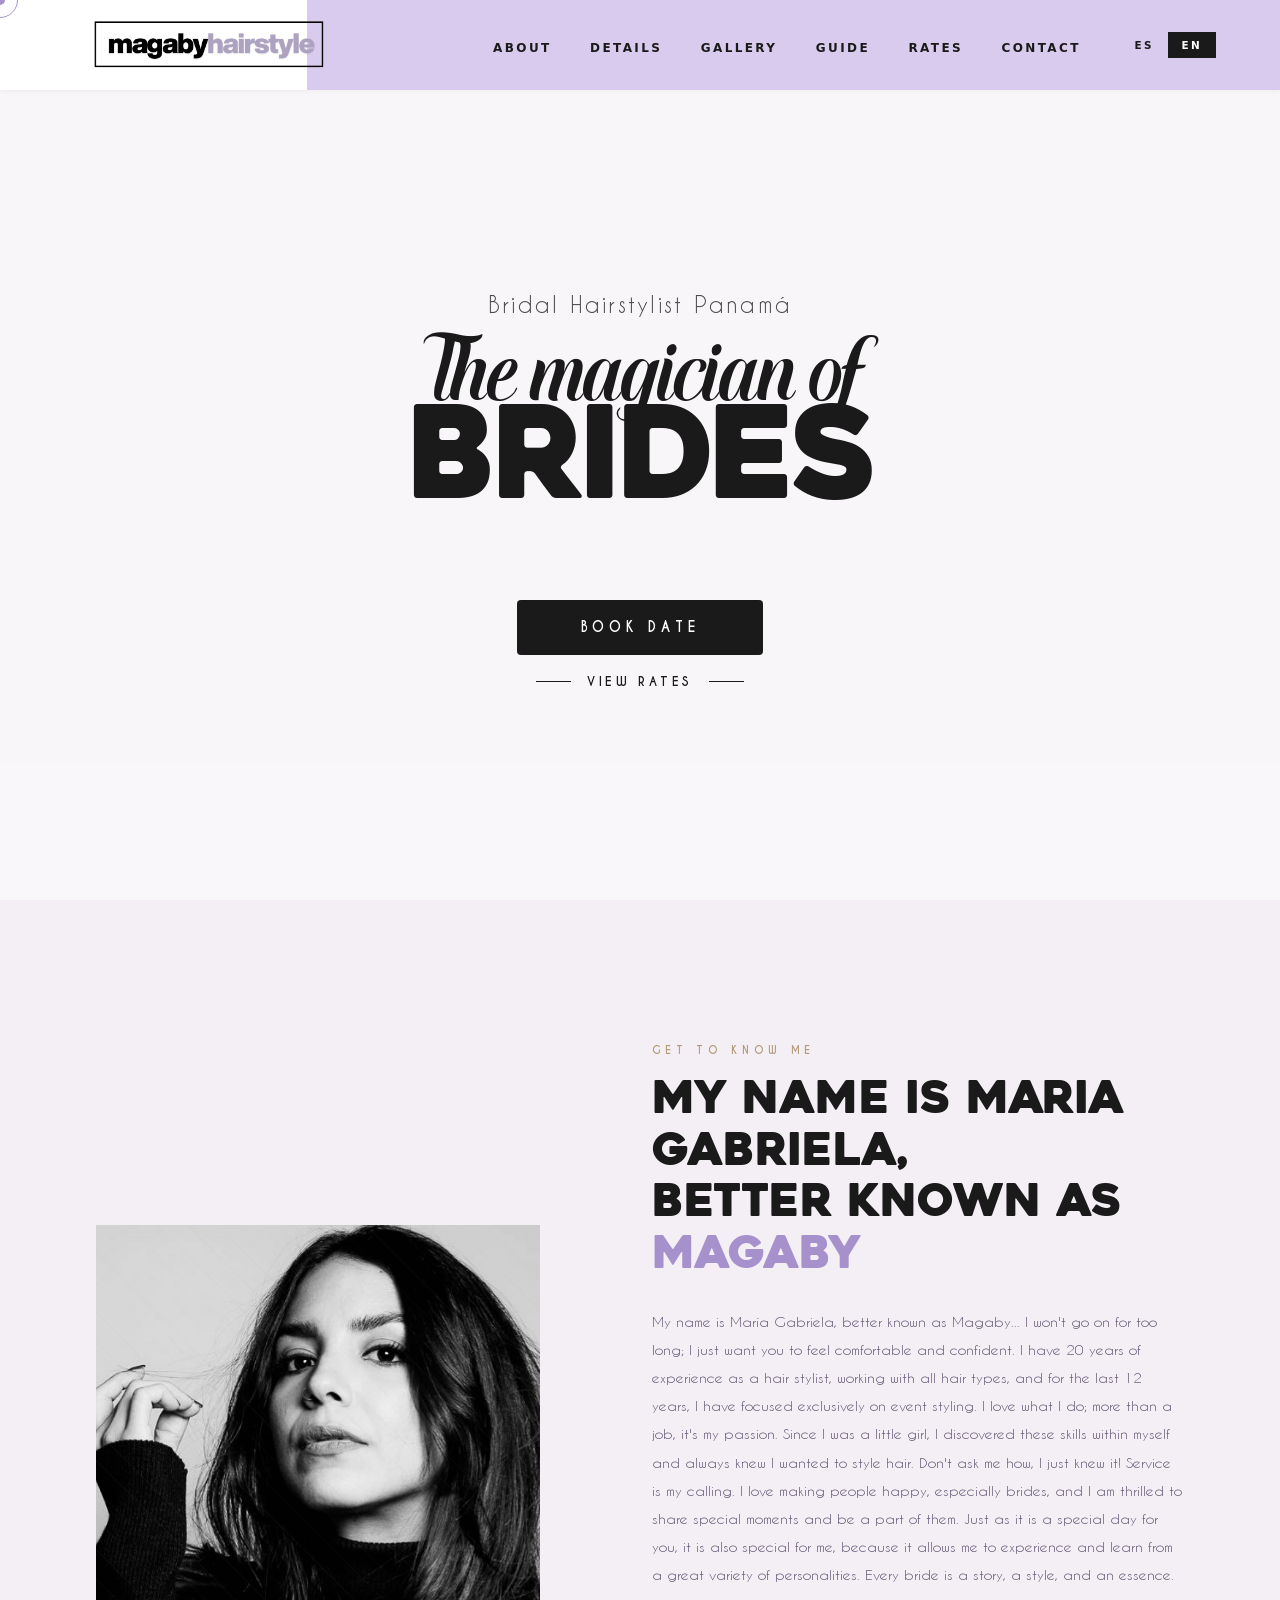
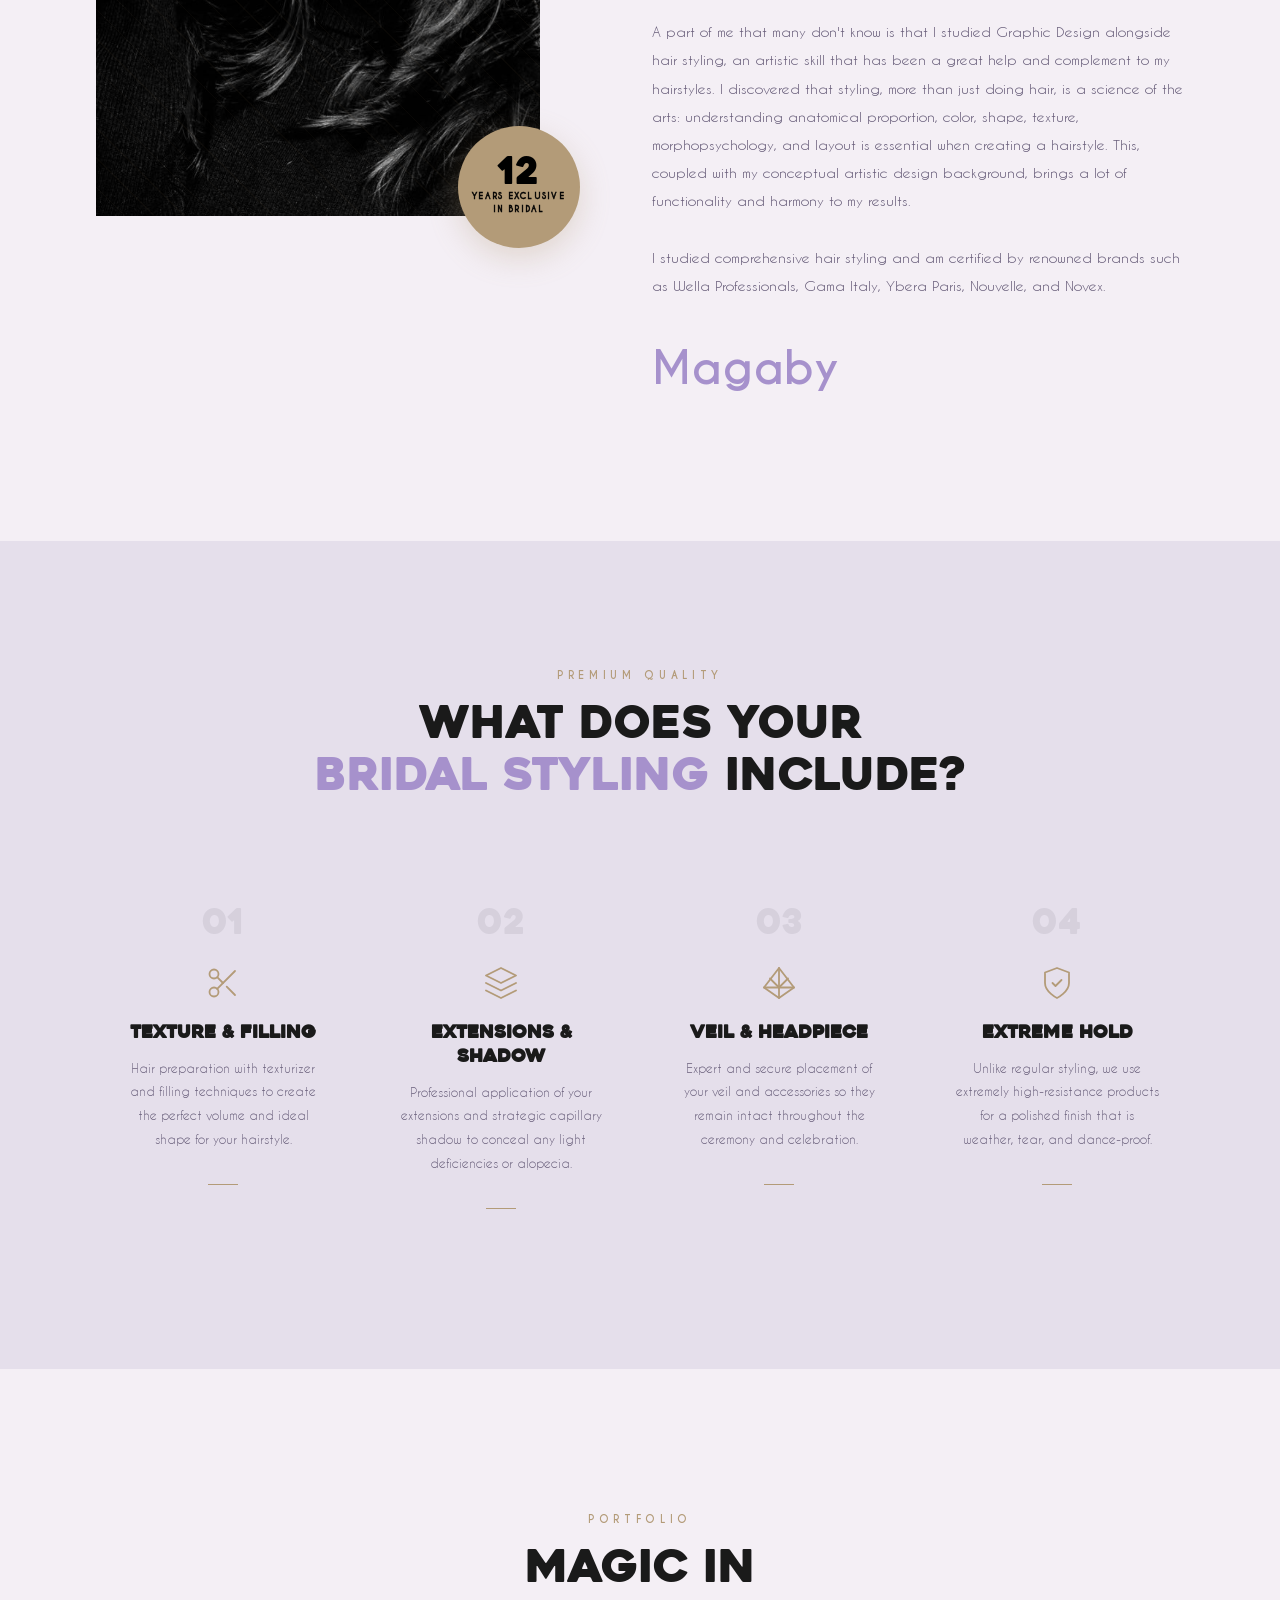
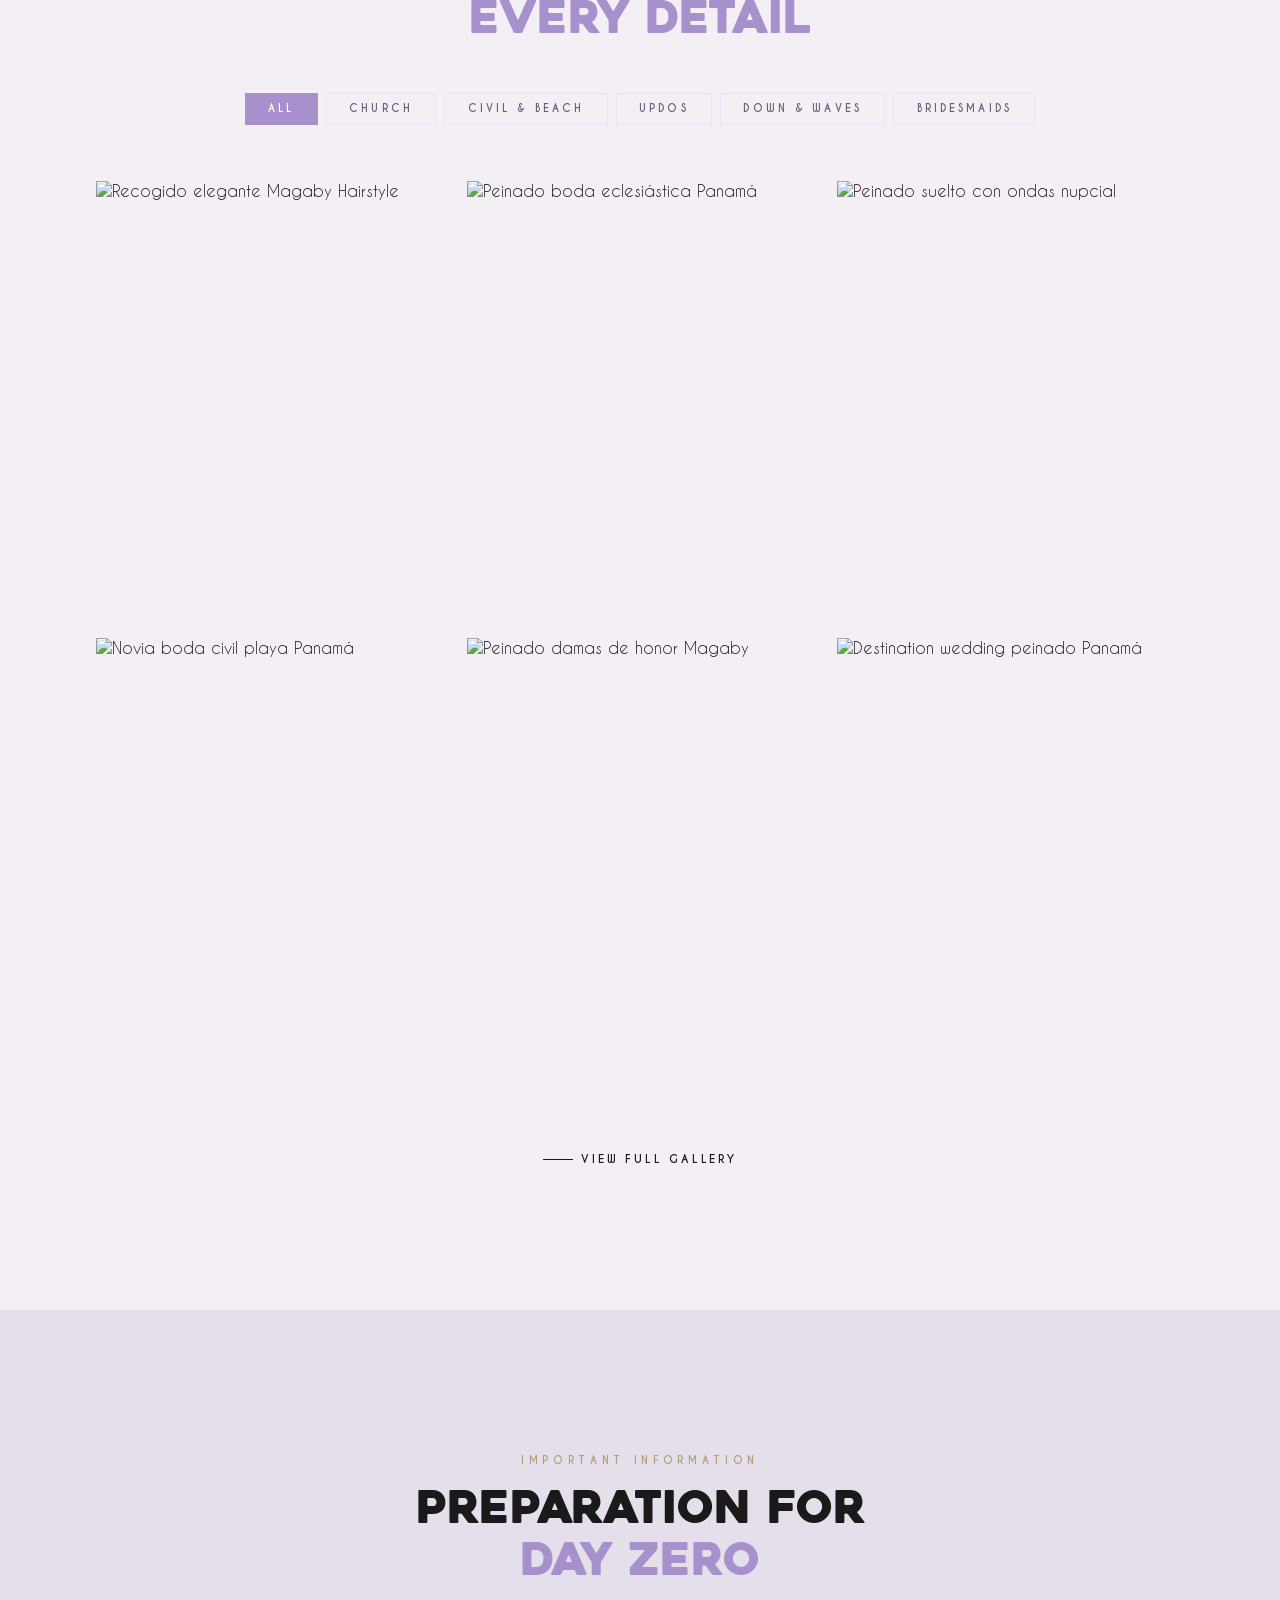
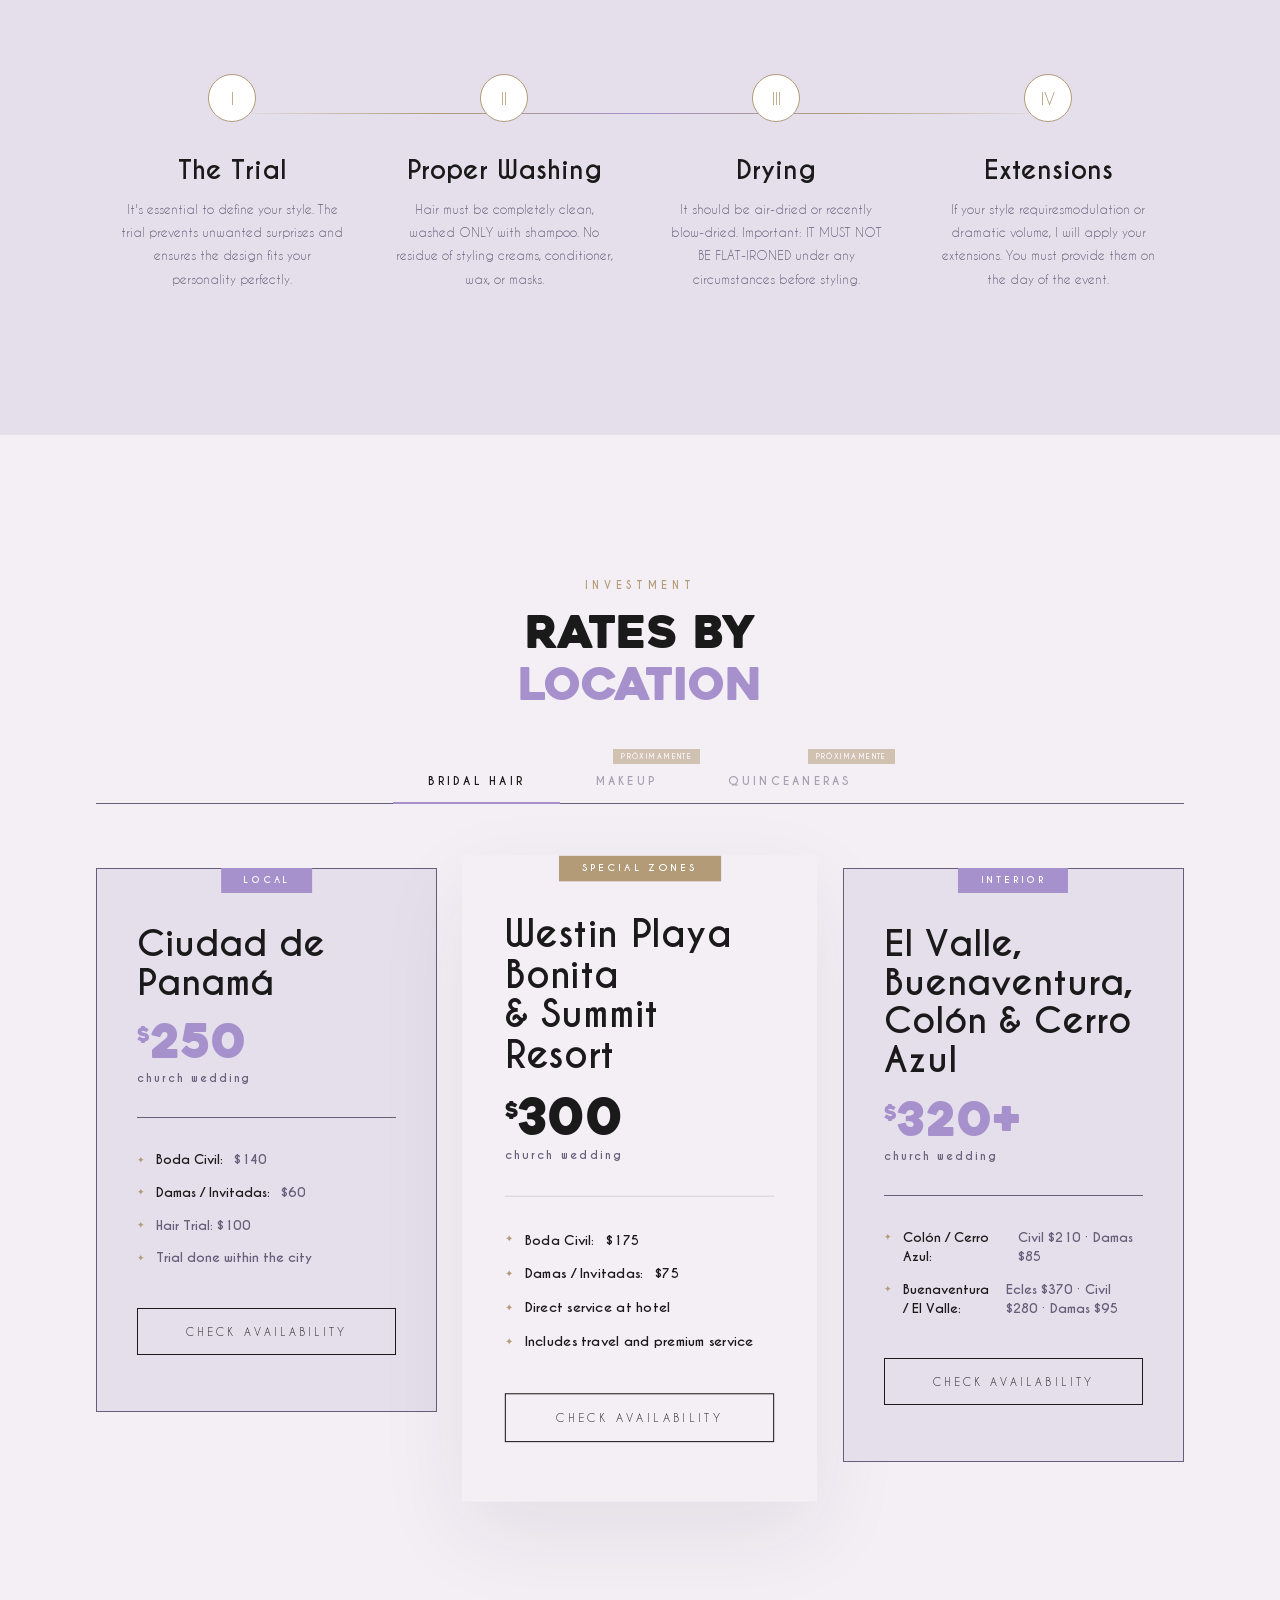
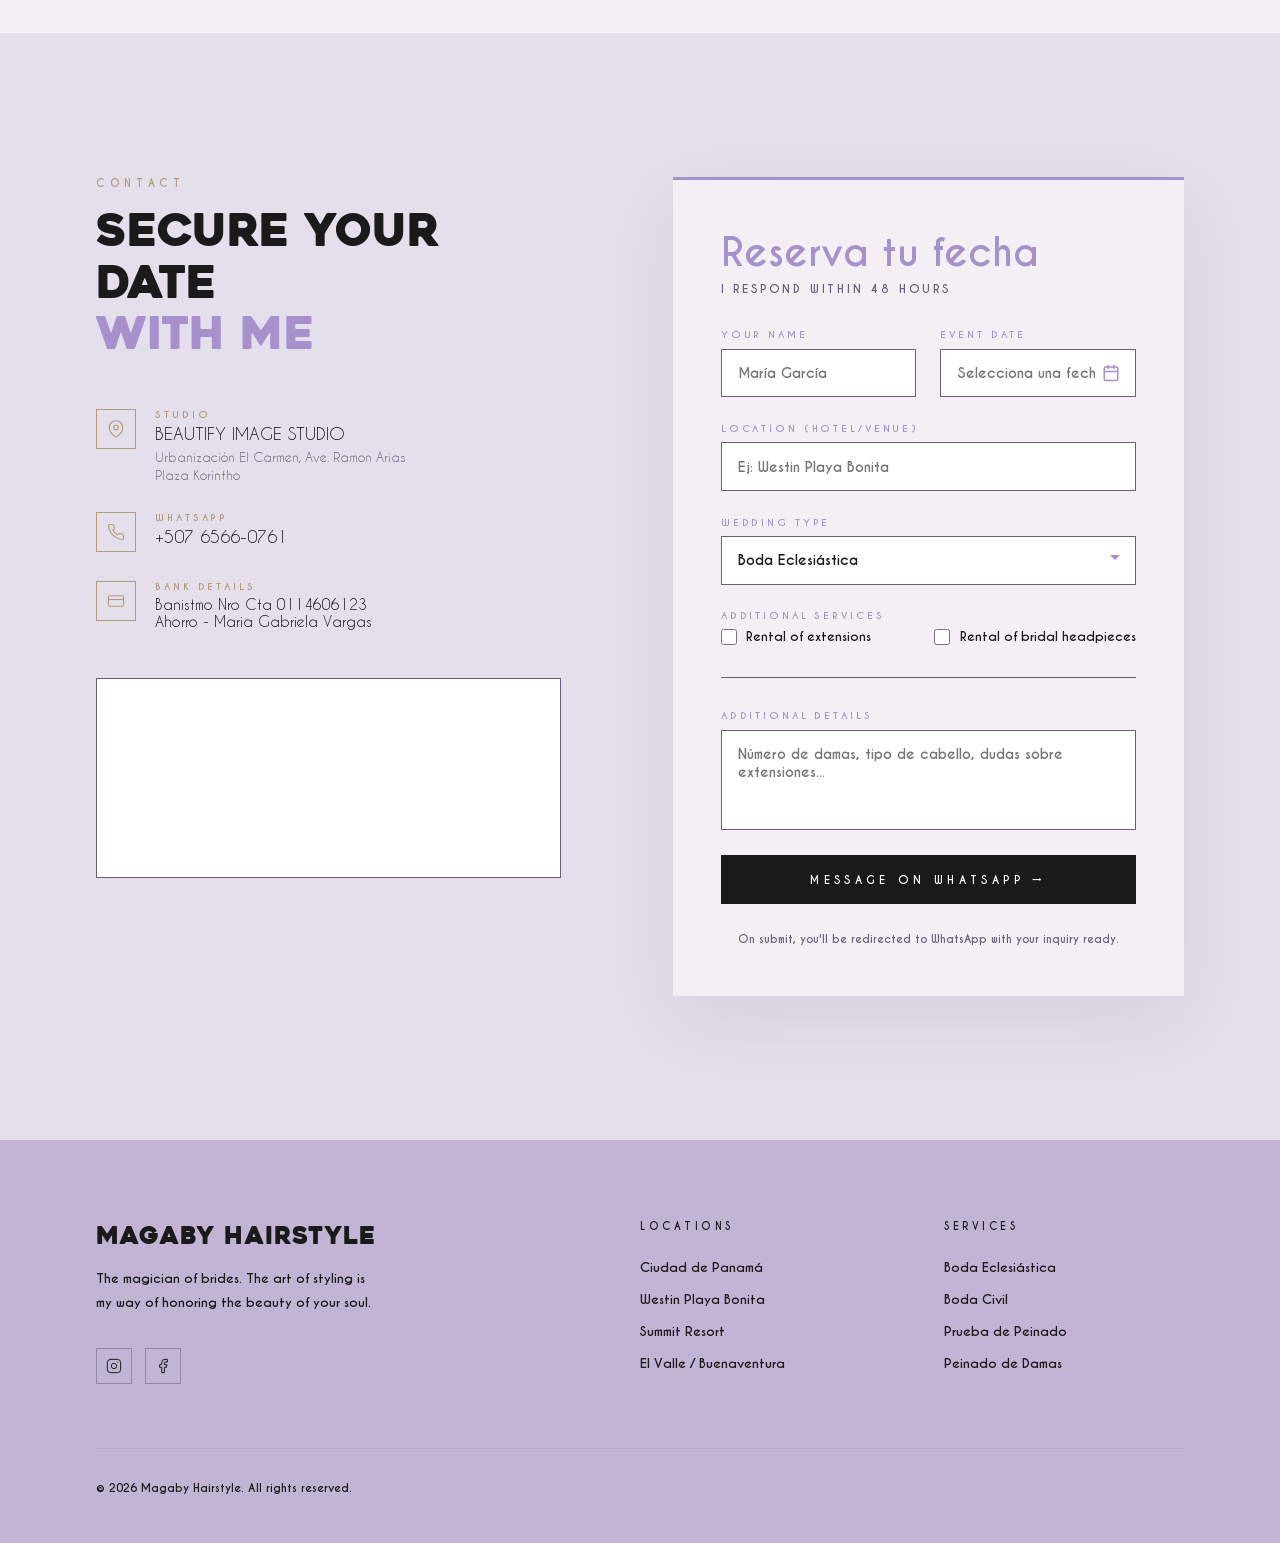
==== index.html @ 800c3773 "adsasdasd" ====
<!DOCTYPE html>
<html lang="es">

<head>
  <meta charset="UTF-8">
  <meta name="viewport" content="width=device-width, initial-scale=1.0">

  <title>Magaby Hairstyle | Estilista de Novias en Panamá</title>
  <meta name="description" content="Magaby Hairstyle, la maga de las novias. Estilista nupcial en Panamá con 20 años de experiencia. Especialista en bodas de destino, peinados eclesiásticos y civiles.">
  <meta name="keywords" content="peinados de novia, bridal hair panama, destination wedding panama, estilista nupcial, Magaby Hairstyle, boda en playa bonita panama, buenaventura weddings, peinado de novia panama">
  <meta name="author" content="Maria Gabriela Vargas - Magaby Hairstyle">
  <link rel="canonical" href="https://magabyhairstyle.com/">

  <meta property="og:title" content="Magaby Hairstyle | Estilista de Novias en Panamá">
  <meta property="og:description" content="Especialista en peinados nupciales y bodas de destino en Panamá. Asegura tu fecha para lucir espectacular en tu día cero.">
  <meta property="og:image" content="https://magabyhairstyle.com/images/logo.png">
  <meta property="og:url" content="https://magabyhairstyle.com/">
  <meta property="og:type" content="website">
  <meta property="og:locale" content="es_PA">

  <script type="application/ld+json">
  {
    "@context": "https://schema.org",
    "@type": "BeautySalon",
    "name": "Magaby Hairstyle",
    "image": "https://magabyhairstyle.com/images/logo.png",
    "@id": "https://magabyhairstyle.com/",
    "url": "https://magabyhairstyle.com/",
    "telephone": "+50765660761",
    "priceRange": "$$$",
    "address": {
      "@type": "PostalAddress",
      "streetAddress": "Urbanización El Carmen, Ave. Ramon Arias, Plaza Korintho",
      "addressLocality": "Ciudad de Panamá",
      "addressCountry": "PA"
    },
    "founder": {
      "@type": "Person",
      "name": "Maria Gabriela Vargas"
    },
    "description": "Estilista nupcial en Panamá con 20 años de experiencia. Especialista en bodas de destino, peinados eclesiásticos y civiles."
  }
  </script>

  <link rel="icon" href="/images/web.png?v=2" sizes="96x96" type="image/png">

  <link href="https://fonts.googleapis.com/css2?family=Cormorant+Garamond:wght@400;500;600&display=swap" rel="stylesheet">
  
  <link rel="stylesheet" href="https://cdn.jsdelivr.net/npm/flatpickr/dist/flatpickr.min.css">
  
  <link rel="stylesheet" href="styles.css">
</head>

<body>

  <div class="cursor" id="cursor"></div>
  <div class="cursor-ring" id="cursorRing"></div>

  <div class="loader" id="loader">
    <div class="loader-text">
      <span style="animation-delay:.1s">M</span><span style="animation-delay:.15s">a</span><span
        style="animation-delay:.2s">g</span><span style="animation-delay:.25s">a</span><span
        style="animation-delay:.3s">b</span><span style="animation-delay:.35s">y</span>
    </div>
    <div class="loader-line"></div>
    <div class="loader-sub" id="loaderSub">La maga de las novias</div>
  </div>

  <div class="mobile-menu" id="mobileMenu">
    <button class="mobile-close" id="mobileClose" aria-label="Cerrar menú">
      <svg width="28" height="28" viewBox="0 0 24 24" fill="none" stroke="currentColor" stroke-width="1.2" stroke-linecap="round" stroke-linejoin="round">
        <line x1="18" y1="6" x2="6" y2="18"></line>
        <line x1="6" y1="6" x2="18" y2="18"></line>
      </svg>
    </button>
    <a href="#inicio" data-i18n data-es="Inicio" data-en="Home">Inicio</a>
    <a href="#sobre-mi" data-i18n data-es="Magaby" data-en="About">Magaby</a>
    <a href="#servicios" data-i18n data-es="Servicios" data-en="Services">Servicios</a>
    <a href="galeria.html" data-i18n data-es="Galería" data-en="Gallery">Galería</a>
    <a href="#guia" data-i18n data-es="La Guía" data-en="The Guide">La Guía</a>
    <a href="#tarifas" data-i18n data-es="Tarifas" data-en="Rates">Tarifas</a>
    <a href="#contacto" data-i18n data-es="Contacto" data-en="Contact">Contacto</a>
    <div class="mobile-lang">
      <button class="lang-btn active" data-lang="es">ES</button>
      <button class="lang-btn" data-lang="en">EN</button>
    </div>
  </div>

  <nav id="mainNav">
    <a href="#inicio" class="nav-logo">
      <img src="images/logo.png" alt="Logo Magaby Hairstyle" class="logo-img">
    </a>
    <div class="nav-right">
      <ul class="nav-links">
        <li><a href="#sobre-mi" data-i18n data-es="Magaby" data-en="About">Magaby</a></li>
        <li><a href="#servicios" data-i18n data-es="Detalles" data-en="Details">Detalles</a></li>
        <li><a href="galeria.html" data-i18n data-es="Galería" data-en="Gallery">Galería</a></li>
        <li><a href="#guia" data-i18n data-es="Guía" data-en="Guide">Guía</a></li>
        <li><a href="#tarifas" data-i18n data-es="Tarifas" data-en="Rates">Tarifas</a></li>
        <li><a href="#contacto" data-i18n data-es="Contacto" data-en="Contact">Contacto</a></li>
      </ul>
      <div class="lang-switch">
        <button class="lang-btn active" data-lang="es">ES</button>
        <button class="lang-btn" data-lang="en">EN</button>
      </div>
      <button class="hamburger" id="hamburger" aria-label="Menu">
        <span></span><span></span><span></span>
      </button>
    </div>
  </nav>

  <section class="hero" id="inicio">
    <div class="hero-bg-overlay"></div>
    <div class="hero-content">
      
      <p class="hero-eyebrow-center" data-i18n data-es="Bridal Hairstylist Panamá" data-en="Bridal Hairstylist Panamá">Bridal Hairstylist Panamá</p>
      
      <div class="maga-title-container">
        <h1 class="maga-title-center">
          <span class="maga-script" data-i18n data-es="La maga de las" data-en="The magician of">La maga de las</span>
          <span class="maga-display" data-i18n data-es="NOVIAS" data-en="BRIDES">NOVIAS</span>
        </h1>
      </div>
      
      <div class="hero-cta-center">
        <a href="#contacto" class="btn-dark" data-i18n data-es="RESERVAR FECHA" data-en="BOOK DATE">RESERVAR FECHA</a>
        <div class="rates-wrapper">
          <span class="line"></span>
          <a href="#tarifas" class="btn-rates" data-i18n data-es="VER TARIFAS" data-en="VIEW RATES">VER TARIFAS</a>
          <span class="line"></span>
        </div>
      </div>
      
    </div>
  </section>

  <section class="about" id="sobre-mi">
    <div class="about-left reveal">
      <div class="about-img-frame">
        <div class="about-img-inner"></div>
        <img src="images/1.jpg" alt="Maria Gabriela" style="position: absolute; inset: 0; width: 100%; height: 100%; object-fit: cover; z-index: 1;">
      </div>
      <div class="about-badge">
        <div class="about-badge-num">12</div>
        <div class="about-badge-text" data-i18n data-es="años exclusivos en novias" data-en="years exclusive in bridal">años exclusivos en novias</div>
      </div>
    </div>
    <div class="about-right">
      <p class="section-eyebrow reveal" data-i18n data-es="Conóceme" data-en="Get to know me">Conóceme</p>
      <h2 class="section-title reveal reveal-delay-1" data-i18n-html
        data-es="Me llamo Maria Gabriela,<br>mejor conocida como <em>Magaby</em>"
        data-en="My name is Maria Gabriela,<br>better known as <em>Magaby</em>">Me llamo Maria Gabriela,<br>mejor conocida como <em>Magaby</em></h2>
      <p class="about-text reveal reveal-delay-2" data-i18n
        data-es="Me llamo María Gabriela, mejor conocida como Magaby... No me extenderé mucho, solo quiero que te sientas cómoda y en confianza. Tengo 20 años de experiencia como estilista, trabajando con cabellos de todo tipo, y desde hace 12 años me enfoco exclusivamente en peinados para toda ocasión. Amo lo que hago; más que un trabajo, es mi pasión. Desde niña descubrí estas habilidades en mí y siempre supe que quería peinar. No me preguntes cómo, ¡solo lo sabía! El servicio es mi vocación. Me encanta ver feliz a las personas, en especial a las novias, y me fascina compartir momentos especiales y ser parte de ellos. Solo quiero que sepas que, así como es un día especial para ti, para mí también lo es, porque me permite experimentar y aprender de una gran variedad de personalidades. Cada novia es una historia, un estilo y una esencia."
        data-en="My name is María Gabriela, better known as Magaby... I won't go on for too long; I just want you to feel comfortable and confident. I have 20 years of experience as a hair stylist, working with all hair types, and for the last 12 years, I have focused exclusively on event styling. I love what I do; more than a job, it's my passion. Since I was a little girl, I discovered these skills within myself and always knew I wanted to style hair. Don't ask me how, I just knew it! Service is my calling. I love making people happy, especially brides, and I am thrilled to share special moments and be a part of them. Just as it is a special day for you, it is also special for me, because it allows me to experience and learn from a great variety of personalities. Every bride is a story, a style, and an essence.">
        Me llamo María Gabriela, mejor conocida como Magaby... No me extenderé mucho, solo quiero que te sientas cómoda y en confianza. Tengo 20 años de experiencia como estilista, trabajando con cabellos de todo tipo, y desde hace 12 años me enfoco exclusivamente en peinados para toda ocasión. Amo lo que hago; más que un trabajo, es mi pasión. Desde niña descubrí estas habilidades en mí y siempre supe que quería peinar. No me preguntes cómo, ¡solo lo sabía! El servicio es mi vocación. Me encanta ver feliz a las personas, en especial a las novias, y me fascina compartir momentos especiales y ser parte de ellos. Solo quiero que sepas que, así como es un día especial para ti, para mí también lo es, porque me permite experimentar y aprender de una gran variedad de personalidades. Cada novia es una historia, un estilo y una esencia.
      </p>
      <p class="about-text reveal reveal-delay-2" data-i18n
        data-es="Una parte de mí que muchos no conocen es que estudié Diseño Gráfico en paralelo al estilismo, una habilidad artística que ha sido de gran ayuda y complemento para mis peinados. Descubrí que el estilismo, más que peinar, es una ciencia de las artes: saber de proporción anatómica, color, forma, textura, morfopsicología y diagramación es esencial a la hora de realizar un peinado. Esto, aunado a la base artística conceptual del diseño, aporta mucha funcionalidad y armonía a mis resultados."
        data-en="A part of me that many don't know is that I studied Graphic Design alongside hair styling, an artistic skill that has been a great help and complement to my hairstyles. I discovered that styling, more than just doing hair, is a science of the arts: understanding anatomical proportion, color, shape, texture, morphopsychology, and layout is essential when creating a hairstyle. This, coupled with my conceptual artistic design background, brings a lot of functionality and harmony to my results.">
        Una parte de mí que muchos no conocen es que estudié Diseño Gráfico en paralelo al estilismo, una habilidad artística que ha sido de gran ayuda y complemento para mis peinados. Descubrí que el estilismo, más que peinar, es una ciencia de las artes: saber de proporción anatómica, color, forma, textura, morfopsicología y diagramación es esencial a la hora de realizar un peinado. Esto, aunado a la base artística conceptual del diseño, aporta mucha funcionalidad y armonía a mis resultados.
      </p>
      <p class="about-text reveal reveal-delay-4" data-i18n
        data-es="Estudié estilismo integral y estoy certificada por marcas reconocidas como Wella Professionals, Gama Italy, Ybera Paris, Nouvelle y Novex."
        data-en="I studied comprehensive hair styling and am certified by renowned brands such as Wella Professionals, Gama Italy, Ybera Paris, Nouvelle, and Novex.">
        Estudié estilismo integral y estoy certificada por marcas reconocidas como Wella Professionals, Gama Italy, Ybera Paris, Nouvelle y Novex.
      </p>
      <div class="about-signature reveal reveal-delay-4">Magaby</div>
    </div>
  </section>

  <section class="services" id="servicios">
    <div class="services-header">
      <p class="section-eyebrow reveal" data-i18n data-es="Calidad Premium" data-en="Premium Quality">Calidad Premium</p>
      <h2 class="section-title reveal reveal-delay-1" data-i18n-html
        data-es="¿Qué incluye tu<br><em>peinado nupcial?</em>"
        data-en="What does your<br><em>bridal styling</em> include?">¿Qué incluye tu<br><em>peinado nupcial?</em></h2>
    </div>
    <div class="services-grid">
      <div class="service-card reveal">
        <div class="service-num">01</div>
        <svg class="service-icon-svg" viewBox="0 0 24 24" fill="none" stroke="currentColor" stroke-width="1.2" stroke-linecap="round" stroke-linejoin="round">
          <circle cx="6" cy="6" r="3"/>
          <circle cx="6" cy="18" r="3"/>
          <line x1="20" y1="4" x2="8.12" y2="15.88"/>
          <line x1="14.47" y1="14.48" x2="20" y2="20"/>
          <line x1="8.12" y1="8.12" x2="12" y2="12"/>
        </svg>
        <h3 class="service-title" data-i18n data-es="Textura y Relleno" data-en="Texture & Filling">Textura y Relleno</h3>
        <p class="service-desc" data-i18n data-es="Preparación del cabello con texturizador y uso de técnicas de relleno para crear el volumen perfecto y la forma ideal de tu peinado." data-en="Hair preparation with texturizer and filling techniques to create the perfect volume and ideal shape for your hairstyle.">Preparación del cabello con texturizador y uso de técnicas de relleno.</p>
        <div class="service-line"></div>
      </div>
      <div class="service-card reveal reveal-delay-1">
        <div class="service-num">02</div>
        <svg class="service-icon-svg" viewBox="0 0 24 24" fill="none" stroke="currentColor" stroke-width="1.2" stroke-linecap="round" stroke-linejoin="round">
          <polygon points="12 2 2 7 12 12 22 7 12 2"/>
          <polyline points="2 12 12 17 22 12"/>
          <polyline points="2 17 12 22 22 17"/>
        </svg>
        <h3 class="service-title" data-i18n data-es="Extensiones & Sombra" data-en="Extensions & Shadow">Extensiones & Sombra</h3>
        <p class="service-desc" data-i18n data-es="Aplicación profesional de tus extensiones y uso de sombra capilar estratégica para disimular cualquier deficiencia o alopecia leve." data-en="Professional application of your extensions and strategic capillary shadow to conceal any light deficiencies or alopecia.">Aplicación profesional de tus extensiones y uso de sombra capilar.</p>
        <div class="service-line"></div>
      </div>
      <div class="service-card reveal reveal-delay-2">
        <div class="service-num">03</div>
        <svg class="service-icon-svg" viewBox="0 0 24 24" fill="none" stroke="currentColor" stroke-width="1.2" stroke-linecap="round" stroke-linejoin="round">
          <polygon points="2 15 12 2 22 15 12 22 2 15"/>
          <path d="M2 15h20"/>
          <path d="M12 2v20"/>
          <path d="M6 9l6 6 6-6"/>
        </svg>
        <h3 class="service-title" data-i18n data-es="Velo y Tocado" data-en="Veil & Headpiece">Velo y Tocado</h3>
        <p class="service-desc" data-i18n data-es="Colocación experta y segura de tu velo y accesorios para que se mantengan intactos durante toda la ceremonia y celebración." data-en="Expert and secure placement of your veil and accessories so they remain intact throughout the ceremony and celebration.">Colocación experta y segura de tu velo y accesorios decorativos.</p>
        <div class="service-line"></div>
      </div>
      <div class="service-card reveal">
        <div class="service-num">04</div>
        <svg class="service-icon-svg" viewBox="0 0 24 24" fill="none" stroke="currentColor" stroke-width="1.2" stroke-linecap="round" stroke-linejoin="round">
          <path d="M12 22s8-4 8-10V5l-8-3-8 3v7c0 6 8 10 8 10z"/>
          <path d="M9 12l2 2 4-4"/>
        </svg>
        <h3 class="service-title" data-i18n data-es="Fijación Extrema" data-en="Extreme Hold">Fijación Extrema</h3>
        <p class="service-desc" data-i18n data-es="A diferencia de un peinado general, usamos productos de altísima resistencia para un acabado pulido a prueba de clima, lágrimas y baile." data-en="Unlike regular styling, we use extremely high-resistance products for a polished finish that is weather, tear, and dance-proof.">Usamos productos de altísima resistencia para un acabado a prueba de todo.</p>
        <div class="service-line"></div>
      </div>
    </div>
  </section>

  <section class="gallery" id="galeria">
    <div class="gallery-header">
      <p class="section-eyebrow reveal" style="color:var(--gold)" data-i18n data-es="Portafolio" data-en="Portfolio">Portafolio</p>
      <h2 class="section-title reveal reveal-delay-1" data-i18n-html data-es="Magia en<br><em>cada detalle</em>" data-en="Magic in<br><em>every detail</em>">Magia en<br><em>cada detalle</em></h2>
    </div>

    <div class="gallery-filters reveal">
      <button class="filter-btn active" data-filter="all" data-i18n data-es="Todos" data-en="All">Todos</button>
      <button class="filter-btn" data-filter="eclesiastico" data-i18n data-es="Eclesiástico" data-en="Church">Eclesiástico</button>
      <button class="filter-btn" data-filter="civil" data-i18n data-es="Civil & Playa" data-en="Civil & Beach">Civil & Playa</button>
      <button class="filter-btn" data-filter="recogido" data-i18n data-es="Recogidos" data-en="Updos">Recogidos</button>
      <button class="filter-btn" data-filter="suelto" data-i18n data-es="Sueltos & Ondas" data-en="Down & Waves">Sueltos & Ondas</button>
      <button class="filter-btn" data-filter="damas" data-i18n data-es="Damas" data-en="Bridesmaids">Damas</button>
    </div>

    <div class="gallery-grid" id="galleryGrid">
      <div class="gallery-item reveal reveal-delay-1" data-category="recogido">
        <img src="https://images.unsplash.com/photo-1606251706444-d069cd266189?q=80&w=658&auto=format&fit=crop&ixlib=rb-4.1.0&ixid=M3wxMjA3fDB8MHxwaG90by1wYWdlfHx8fGVufDB8fHx8fA%3D%3D" alt="Recogido elegante Magaby Hairstyle">
        <div class="gallery-overlay"><svg viewBox="0 0 24 24" fill="none" stroke="currentColor" stroke-width="1.5"><circle cx="11" cy="11" r="8"></circle><line x1="21" y1="21" x2="16.65" y2="16.65"></line><line x1="11" y1="8" x2="11" y2="14"></line><line x1="8" y1="11" x2="14" y2="11"></line></svg></div>
        <span class="gallery-cat-tag" data-i18n data-es="Recogido" data-en="Updo">Recogido</span>
      </div>
      <div class="gallery-item reveal reveal-delay-2" data-category="eclesiastico">
        <img src="https://plus.unsplash.com/premium_photo-1711189389454-d3ec683b0400?q=80&w=774&auto=format&fit=crop&ixlib=rb-4.1.0&ixid=M3wxMjA3fDB8MHxwaG90by1wYWdlfHx8fGVufDB8fHx8fA%3D%3D" alt="Peinado boda eclesiástica Panamá">
        <div class="gallery-overlay"><svg viewBox="0 0 24 24" fill="none" stroke="currentColor" stroke-width="1.5"><circle cx="11" cy="11" r="8"></circle><line x1="21" y1="21" x2="16.65" y2="16.65"></line><line x1="11" y1="8" x2="11" y2="14"></line><line x1="8" y1="11" x2="14" y2="11"></line></svg></div>
        <span class="gallery-cat-tag" data-i18n data-es="Eclesiástico" data-en="Church">Eclesiástico</span>
      </div>
      <div class="gallery-item reveal reveal-delay-3" data-category="suelto">
        <img src="https://images.unsplash.com/photo-1651678810495-19e6fa68ff1a?q=80&w=774&auto=format&fit=crop&ixlib=rb-4.1.0&ixid=M3wxMjA3fDB8MHxwaG90by1wYWdlfHx8fGVufDB8fHx8fA%3D%3D" alt="Peinado suelto con ondas nupcial">
        <div class="gallery-overlay"><svg viewBox="0 0 24 24" fill="none" stroke="currentColor" stroke-width="1.5"><circle cx="11" cy="11" r="8"></circle><line x1="21" y1="21" x2="16.65" y2="16.65"></line><line x1="11" y1="8" x2="11" y2="14"></line><line x1="8" y1="11" x2="14" y2="11"></line></svg></div>
        <span class="gallery-cat-tag" data-i18n data-es="Suelto" data-en="Down">Suelto</span>
      </div>
      <div class="gallery-item reveal" data-category="civil">
        <img src="https://images.unsplash.com/photo-1713548902214-bd930728bd89?q=80&w=774&auto=format&fit=crop&ixlib=rb-4.1.0&ixid=M3wxMjA3fDB8MHxwaG90by1wYWdlfHx8fGVufDB8fHx8fA%3D%3D" alt="Novia boda civil playa Panamá">
        <div class="gallery-overlay"><svg viewBox="0 0 24 24" fill="none" stroke="currentColor" stroke-width="1.5"><circle cx="11" cy="11" r="8"></circle><line x1="21" y1="21" x2="16.65" y2="16.65"></line><line x1="11" y1="8" x2="11" y2="14"></line><line x1="8" y1="11" x2="14" y2="11"></line></svg></div>
        <span class="gallery-cat-tag" data-i18n data-es="Civil" data-en="Civil">Civil</span>
      </div>
      <div class="gallery-item reveal reveal-delay-1" data-category="damas">
        <img src="https://images.unsplash.com/photo-1541314053190-1db8c88dc05a?q=80&w=774&auto=format&fit=crop&ixlib=rb-4.1.0&ixid=M3wxMjA3fDB8MHxwaG90by1wYWdlfHx8fGVufDB8fHx8fA%3D%3D" alt="Peinado damas de honor Magaby">
        <div class="gallery-overlay"><svg viewBox="0 0 24 24" fill="none" stroke="currentColor" stroke-width="1.5"><circle cx="11" cy="11" r="8"></circle><line x1="21" y1="21" x2="16.65" y2="16.65"></line><line x1="11" y1="8" x2="11" y2="14"></line><line x1="8" y1="11" x2="14" y2="11"></line></svg></div>
        <span class="gallery-cat-tag" data-i18n data-es="Damas" data-en="Bridesmaids">Damas</span>
      </div>
      <div class="gallery-item reveal reveal-delay-2" data-category="eclesiastico">
        <img src="https://images.unsplash.com/photo-1672885372867-8bf6c18e823b?q=80&w=774&auto=format&fit=crop&ixlib=rb-4.1.0&ixid=M3wxMjA3fDB8MHxwaG90by1wYWdlfHx8fGVufDB8fHx8fA%3D%3D" alt="Destination wedding peinado Panamá">
        <div class="gallery-overlay"><svg viewBox="0 0 24 24" fill="none" stroke="currentColor" stroke-width="1.5"><circle cx="11" cy="11" r="8"></circle><line x1="21" y1="21" x2="16.65" y2="16.65"></line><line x1="11" y1="8" x2="11" y2="14"></line><line x1="8" y1="11" x2="14" y2="11"></line></svg></div>
        <span class="gallery-cat-tag" data-i18n data-es="Eclesiástico" data-en="Church">Eclesiástico</span>
      </div>
    </div>

    <div style="text-align:center;margin-top:4.5rem;" class="reveal">
      <a href="galeria.html" class="btn-ghost" style="display:inline-flex;justify-content:center;color:var(--text-dark);">
        <span data-i18n data-es="Ver galería completa" data-en="View full gallery">Ver galería completa</span>
      </a>
    </div>
  </section>

  <section class="process" id="guia">
    <div class="process-header">
      <p class="section-eyebrow reveal" data-i18n data-es="Información Importante" data-en="Important Information">Información Importante</p>
      <h2 class="section-title reveal reveal-delay-1" data-i18n-html data-es="Preparación para el<br><em>Día Cero</em>" data-en="Preparation for<br><em>Day Zero</em>">Preparación para el<br><em>Día Cero</em></h2>
    </div>
    <div class="process-steps">
      <div class="process-step reveal">
        <div class="step-circle">I</div>
        <h3 class="step-title" data-i18n data-es="La Prueba" data-en="The Trial">La Prueba</h3>
        <p class="step-desc" data-i18n data-es="Es esencial conversar para define tu estilo. La prueba evita sorpresas indeseadas y asegura que el diseño se adecúe a tu personalidad." data-en="It's essential to define your style. The trial prevents unwanted surprises and ensures the design fits your personality perfectly.">Es esencial conversar para define tu estilo sin sorpresas indeseadas.</p>
      </div>
      <div class="process-step reveal reveal-delay-1">
        <div class="step-circle">II</div>
        <h3 class="step-title" data-i18n data-es="Lavado Correcto" data-en="Proper Washing">Lavado Correcto</h3>
        <p class="step-desc" data-i18n data-es="El cabello debe estar totalmente limpio, lavado SOLO con champú. Sin residuos de cremas de peinar, acondicionador, cera o mascarillas." data-en="Hair must be completely clean, washed ONLY with shampoo. No residue of styling creams, conditioner, wax, or masks.">El cabello debe estar limpio, lavado SOLO con champú. Sin acondicionador.</p>
      </div>
      <div class="process-step reveal reveal-delay-2">
        <div class="step-circle">III</div>
        <h3 class="step-title" data-i18n data-es="Secado" data-en="Drying">Secado</h3>
        <p class="step-desc" data-i18n data-es="Debes tenerlo secado al natural o con un blower reciente. Importante: NO SE DEBE PLANCHAR bajo ninguna circunstancia antes del peinado." data-en="It should be air-dried or recently blow-dried. Important: IT MUST NOT BE FLAT-IRONED under any circumstances before styling.">Secado al natural o con blower. NO SE DEBE PLANCHAR.</p>
      </div>
      <div class="process-step reveal reveal-delay-3">
        <div class="step-circle">IV</div>
        <h3 class="step-title" data-i18n data-es="Extensiones" data-en="Extensions">Extensiones</h3>
        <p class="step-desc" data-i18n data-es="Si tu estilo requiere modulation o volumen dramático, aplicaré tus extensiones. Debes proporcionarlas tú el día del evento." data-en="If your style requiresmodulation or dramatic volume, I will apply your extensions. You must provide them on the day of the event.">Si tu estilo requiere modulation extra, aplicaré las extensiones que me proporciones.</p>
      </div>
    </div>
  </section>

  <section class="packages" id="tarifas">
    <div class="packages-header">
      <p class="section-eyebrow reveal" data-i18n data-es="Inversión" data-en="Investment">Inversión</p>
      <h2 class="section-title reveal reveal-delay-1" data-i18n-html data-es="Tarifas por<br><em>Ubicación</em>" data-en="Rates by<br><em>Location</em>">Tarifas por<br><em>Ubicación</em></h2>
    </div>

    <div class="packages-tabs reveal">
      <button class="pkg-tab active" data-panel="novias" data-i18n data-es="Peinados de Novia" data-en="Bridal Hair">Peinados de Novia</button>
      <button class="pkg-tab coming-soon" data-panel="maquillaje" data-i18n data-es="Maquillaje" data-en="Makeup">Maquillaje</button>
      <button class="pkg-tab coming-soon" data-panel="quinces" data-i18n data-es="Quinceañeras" data-en="Quinceaneras">Quinceañeras</button>
    </div>

    <div class="packages-panel active" id="panel-novias">
      <div class="packages-grid">
        <div class="package-card reveal">
          <div class="package-badge" style="background:var(--lavender-d)" data-i18n data-es="Local" data-en="Local">Local</div>
          <h3 class="package-name">Ciudad de Panamá</h3>
          <div class="package-price"><sup>$</sup>250</div>
          <div class="package-period" data-i18n data-es="boda eclesiástica" data-en="church wedding">boda eclesiástica</div>
          <div class="package-divider"></div>
          <ul class="package-features">
            <li><span style="font-weight:600;color:var(--deep)">Boda Civil:</span> $140</li>
            <li><span style="font-weight:600;color:var(--deep)">Damas / Invitadas:</span> $60</li>
            <li data-i18n data-es="Prueba de Peinado: $100" data-en="Hair Trial: $100">Prueba de Peinado: $100</li>
            <li data-i18n data-es="Prueba dentro de la ciudad, sin domicilio" data-en="Trial done within the city">Prueba dentro de la ciudad, sin domicilio</li>
          </ul>
          <a href="#contacto" class="package-btn" data-i18n data-es="Consultar disponibilidad" data-en="Check availability">Consultar disponibilidad</a>
        </div>

        <div class="package-card featured reveal reveal-delay-1">
          <div class="package-badge" data-i18n data-es="Zonas Especiales" data-en="Special Zones">Zonas Especiales</div>
          <h3 class="package-name">Westin Playa Bonita<br>& Summit Resort</h3>
          <div class="package-price"><sup>$</sup>300</div>
          <div class="package-period" data-i18n data-es="boda eclesiástica" data-en="church wedding">boda eclesiástica</div>
          <div class="package-divider"></div>
          <ul class="package-features">
            <li><span style="font-weight:600;color:var(--text-dark)">Boda Civil:</span> $175</li>
            <li><span style="font-weight:600;color:var(--text-dark)">Damas / Invitadas:</span> $75</li>
            <li data-i18n data-es="Atención directo en hotel" data-en="Direct service at hotel">Atención directo en hotel</li>
            <li data-i18n data-es="Incluye traslado y servicio premium" data-en="Includes travel and premium service">Incluye traslado y servicio premium</li>
          </ul>
          <a href="#contacto" class="package-btn" data-i18n data-es="Consultar disponibilidad" data-en="Check availability">Consultar disponibilidad</a>
        </div>

        <div class="package-card reveal reveal-delay-2">
          <div class="package-badge" style="background:var(--lavender-d)" data-i18n data-es="Interior" data-en="Interior">Interior</div>
          <h3 class="package-name">El Valle, Buenaventura,<br>Colón & Cerro Azul</h3>
          <div class="package-price"><sup>$</sup>320+</div>
          <div class="package-period" data-i18n data-es="boda eclesiástica" data-en="church wedding">boda eclesiástica</div>
          <div class="package-divider"></div>
          <ul class="package-features">
            <li><span style="font-weight:600;color:var(--deep)">Colón / Cerro Azul:</span> Civil $210 · Damas $85</li>
            <li><span style="font-weight:600;color:var(--deep)">Buenaventura / El Valle:</span> Ecles $370 · Civil $280 · Damas $95</li>
          </ul>
          <a href="#contacto" class="package-btn" data-i18n data-es="Consultar disponibilidad" data-en="Check availability">Consultar disponibilidad</a>
        </div>
      </div>
    </div>

    <div class="packages-panel" id="panel-maquillaje">
      <div class="coming-soon-view reveal">
        <span class="cs-icon">Pronto</span>
        <h3 data-i18n data-es="Servicio de Maquillaje" data-en="Makeup Service">Servicio de Maquillaje</h3>
        <p data-i18n data-es="Muy pronto Magaby Hairstyle incorporará servicios de maquillaje nupcial de alta definición. Síguenos en Instagram para ser la primera en enterarte." data-en="Very soon Magaby Hairstyle will add high-definition bridal makeup services. Follow us on Instagram to be the first to know.">Muy pronto Magaby Hairstyle incorporará servicios de maquillaje nupcial de alta definición. Síguenos en Instagram para ser la primera en enterarte.</p>
        <a href="https://instagram.com/magabyhairstyle" target="_blank" class="cs-notify" data-i18n data-es="Seguir en Instagram" data-en="Follow on Instagram">Seguir en Instagram</a>
      </div>
    </div>

    <div class="packages-panel" id="panel-quinces">
      <div class="coming-soon-view reveal">
        <span class="cs-icon">Pronto</span>
        <h3 data-i18n data-es="Paquetes de Quinceañeras" data-en="Quinceanera Packages">Paquetes de Quinceañeras</h3>
        <p data-i18n data-es="Estamos diseñando paquetes especiales para quinceañeras. Pronto tendremos opciones para que luzca espectacular en su día más especial." data-en="We are designing special packages for quinceaneras. Soon we will have options for her to look spectacular on her most special day.">Estamos diseñando paquetes especiales para quinceañeras. Pronto tendremos opciones para que luzca espectacular en su día más especial.</p>
        <a href="#contacto" class="cs-notify" data-i18n data-es="Contactar para más info" data-en="Contact for more info">Contactar para más info</a>
      </div>
    </div>
  </section>

  <section class="contact" id="contacto">
    <div class="contact-left">
      <p class="section-eyebrow reveal" data-i18n data-es="Contacto" data-en="Contact">Contacto</p>
      <h2 class="section-title reveal reveal-delay-1" data-i18n-html data-es="Asegura tu fecha<br><em>conmigo</em>" data-en="Secure your date<br><em>with me</em>">Asegura tu fecha<br><em>conmigo</em></h2>

      <div class="contact-info">
        <div class="contact-item reveal reveal-delay-2">
          <div class="contact-icon">
            <svg width="18" height="18" viewBox="0 0 24 24" fill="none" stroke="currentColor" stroke-width="1.5" stroke-linecap="round" stroke-linejoin="round">
              <path d="M21 10c0 7-9 13-9 13s-9-6-9-13a9 9 0 0 1 18 0z"></path>
              <circle cx="12" cy="10" r="3"></circle>
            </svg>
          </div>
          <div>
            <div class="contact-item-label" data-i18n data-es="Estudio" data-en="Studio">Estudio</div>
            <div class="contact-item-value">BEAUTIFY IMAGE STUDIO</div>
            <div style="font-size:0.8rem; color:var(--mist); margin-top:0.3rem; line-height:1.4">Urbanización El Carmen, Ave. Ramon Arias<br>Plaza Korintho</div>
          </div>
        </div>

        <div class="contact-item reveal reveal-delay-3">
          <div class="contact-icon">
            <svg width="18" height="18" viewBox="0 0 24 24" fill="none" stroke="currentColor" stroke-width="1.5" stroke-linecap="round" stroke-linejoin="round">
              <path d="M22 16.92v3a2 2 0 0 1-2.18 2 19.79 19.79 0 0 1-8.63-3.07 19.5 19.5 0 0 1-6-6 19.79 19.79 0 0 1-3.07-8.67A2 2 0 0 1 4.11 2h3a2 2 0 0 1 2 1.72 12.84 12.84 0 0 0 .7 2.81 2 2 0 0 1-.45 2.11L8.09 9.91a16 16 0 0 0 6 6l1.27-1.27a2 2 0 0 1 2.11-.45 12.84 12.84 0 0 0 2.81.7A2 2 0 0 1 22 16.92z"></path>
            </svg>
          </div>
          <div>
            <div class="contact-item-label">WhatsApp</div>
            <div class="contact-item-value">+507 6566-0761</div>
          </div>
        </div>

        <div class="contact-item reveal reveal-delay-4">
          <div class="contact-icon">
            <svg width="18" height="18" viewBox="0 0 24 24" fill="none" stroke="currentColor" stroke-width="1.5" stroke-linecap="round" stroke-linejoin="round">
              <rect x="2" y="5" width="20" height="14" rx="2" ry="2"></rect>
              <line x1="2" y1="10" x2="22" y2="10"></line>
            </svg>
          </div>
          <div>
            <div class="contact-item-label" data-i18n data-es="Datos Bancarios" data-en="Bank Details">Datos Bancarios</div>
            <div class="contact-item-value" style="font-size:0.9rem">Banistmo Nro Cta 0114606123<br>Ahorro - Maria Gabriela Vargas</div>
          </div>
        </div>
      </div>

      <div class="contact-map reveal reveal-delay-5">
        <iframe src="https://maps.google.com/maps?q=Plaza%20Korintho,%20Ave.%20Ramon%20Arias,%20Panama&t=&z=15&ie=UTF8&iwloc=&output=embed" frameborder="0" scrolling="no" marginheight="0" marginwidth="0"></iframe>
      </div>
    </div>

    <form class="contact-form reveal reveal-delay-2" id="whatsappForm">
      <div class="form-head">
        <div class="form-head-title">Reserva tu fecha</div>
        <div class="form-head-sub" data-i18n data-es="Respondo en menos de 48 horas" data-en="I respond within 48 hours">Respondo en menos de 48 horas</div>
      </div>

      <div class="form-row">
        <div class="form-group">
          <label class="form-label" data-i18n data-es="Tu nombre" data-en="Your name">Tu nombre</label>
          <input type="text" id="contactName" class="form-input" placeholder="María García" required>
        </div>
        
        <div class="form-group">
          <label class="form-label" data-i18n data-es="Fecha del evento" data-en="Event date">Fecha del evento</label>
          <div style="position: relative;">
            <input type="text" id="contactDate" class="form-input" placeholder="Selecciona una fecha..." required style="background-color: var(--cream); cursor: pointer; padding-right: 2.5rem;" readonly>
            <svg style="position:absolute; right:1rem; top:50%; transform:translateY(-50%); pointer-events:none; color:var(--lavender-d);" width="18" height="18" viewBox="0 0 24 24" fill="none" stroke="currentColor" stroke-width="2" stroke-linecap="round" stroke-linejoin="round"><rect x="3" y="4" width="18" height="18" rx="2" ry="2"></rect><line x1="16" y1="2" x2="16" y2="6"></line><line x1="8" y1="2" x2="8" y2="6"></line><line x1="3" y1="10" x2="21" y2="10"></line></svg>
          </div>
        </div>
        
      </div>

      <div class="form-group">
        <label class="form-label" data-i18n data-es="Ubicación (Hotel/Lugar)" data-en="Location (Hotel/Venue)">Ubicación (Hotel/Lugar)</label>
        <input type="text" id="contactLocation" class="form-input" placeholder="Ej: Westin Playa Bonita" required>
      </div>

      <div class="form-group">
        <label class="form-label" data-i18n data-es="Tipo de Boda" data-en="Wedding Type">Tipo de Boda</label>
        <div class="form-select-wrap">
          <select class="form-select" id="serviceSelect">
            <option data-es="Boda Eclesiástica" data-en="Church Wedding">Boda Eclesiástica</option>
            <option data-es="Boda Civil" data-en="Civil Wedding">Boda Civil</option>
            <option data-es="Solo Prueba de Peinado" data-en="Hair Trial Only">Solo Prueba de Peinado</option>
            <option data-es="Peinado de Dama / Invitada" data-en="Bridesmaid / Guest Hair">Peinado de Dama / Invitada</option>
          </select>
        </div>
      </div>

      <div class="form-group">
        <label class="form-label" data-i18n data-es="Servicios adicionales" data-en="Additional services">Servicios adicionales</label>
        <div class="service-checks">
          <label class="check-item">
            <input type="checkbox" name="extras" value="alquiler_extensiones">
            <span data-i18n data-es="Alquiler de extensiones" data-en="Rental of extensions">Alquiler de extensiones</span>
          </label>
          <label class="check-item">
            <input type="checkbox" name="extras" value="alquiler_tocados">
            <span data-i18n data-es="Alquiler de tocados de novia" data-en="Rental of bridal headpieces">Alquiler de tocados de novia</span>
          </label>
        </div>
      </div>

      <div class="form-divider"></div>

      <div class="form-group">
        <label class="form-label" data-i18n data-es="Detalles adicionales" data-en="Additional details">Detalles adicionales</label>
        <textarea id="contactMessage" class="form-textarea" placeholder="Número de damas, tipo de cabello, dudas sobre extensiones..."></textarea>
      </div>

      <button type="submit" class="form-submit" id="formSubmit" data-i18n data-es="Escribir al WhatsApp →" data-en="Message on WhatsApp →">Escribir al WhatsApp →</button>
      <p class="form-note" data-i18n data-es="Al enviar, serás redirigida a WhatsApp con tu consulta lista." data-en="On submit, you'll be redirected to WhatsApp with your inquiry ready.">Al enviar, serás redirigida a WhatsApp con tu consulta lista.</p>
    </form>
  </section>

  <footer>
    <div class="footer-top">
      <div>
        <div class="footer-brand">
          <span class="logo-text">Magaby Hairstyle</span>
        </div>
        <p class="footer-tagline" data-i18n
          data-es="La maga de las novias. El arte de peinar es mi forma de honrar la beauty de tu alma."
          data-en="The magician of brides. The art of styling is my way of honoring the beauty of your soul.">
          La maga de las novias. El arte de peinar es mi forma de honrar la beauty de tu alma.
        </p>
        <div class="footer-social">
          <a class="social-btn" href="https://instagram.com/magabyhairstyle" target="_blank" aria-label="Instagram">
            <svg width="16" height="16" viewBox="0 0 24 24" fill="none" stroke="currentColor" stroke-width="1.5" stroke-linecap="round" stroke-linejoin="round"><rect x="2" y="2" width="20" height="20" rx="5" ry="5"></rect><path d="M16 11.37A4 4 0 1 1 12.63 8 4 4 0 0 1 16 11.37z"></path><line x1="17.5" y1="6.5" x2="17.51" y2="6.5"></line></svg>
          </a>
          <a class="social-btn" href="https://facebook.com/magabyhairstyle" target="_blank" aria-label="Facebook">
            <svg width="16" height="16" viewBox="0 0 24 24" fill="none" stroke="currentColor" stroke-width="1.5" stroke-linecap="round" stroke-linejoin="round"><path d="M18 2h-3a5 5 0 0 0-5 5v3H7v4h3v8h4v-8h3l1-4h-4V7a1 1 0 0 1 1-1h3z"></path></svg>
          </a>
        </div>
      </div>
      <div>
        <div class="footer-col-title" data-i18n data-es="Ubicaciones" data-en="Locations">Ubicaciones</div>
        <ul class="footer-links">
          <li><a href="#">Ciudad de Panamá</a></li>
          <li><a href="#">Westin Playa Bonita</a></li>
          <li><a href="#">Summit Resort</a></li>
          <li><a href="#">El Valle / Buenaventura</a></li>
        </ul>
      </div>
      <div>
        <div class="footer-col-title" data-i18n data-es="Servicios" data-en="Services">Servicios</div>
        <ul class="footer-links">
          <li><a href="#">Boda Eclesiástica</a></li>
          <li><a href="#">Boda Civil</a></li>
          <li><a href="#">Prueba de Peinado</a></li>
          <li><a href="#">Peinado de Damas</a></li>
        </ul>
      </div>
    </div>
    <div class="footer-bottom">
      <div class="footer-copyright" data-i18n data-es="© 2026 Magaby Hairstyle. Todos los derechos reservados." data-en="© 2026 Magaby Hairstyle. All rights reserved.">© 2026 Magaby Hairstyle. Todos los derechos reservados.
      </div>
    </div>
  </footer>

  <div class="lightbox" id="lightbox">
    <div class="lightbox-close" id="lightboxClose">
      <svg width="40" height="40" viewBox="0 0 24 24" fill="none" stroke="currentColor" stroke-width="1" stroke-linecap="round" stroke-linejoin="round"><line x1="18" y1="6" x2="6" y2="18"></line><line x1="6" y1="6" x2="18" y2="18"></line></svg>
    </div>
    <img class="lightbox-img" id="lightboxImg" src="" alt="Vista ampliada">
  </div>

  <script src="https://cdn.jsdelivr.net/npm/flatpickr"></script>
  <script src="https://npmcdn.com/flatpickr/dist/l10n/es.js"></script>
  <script src="script.js" defer></script>
</body>

</html>
---- styles.css ----
/* =========================================================
   MAGABY HAIRSTYLE — PALETA LILA GRISÁCEO & BLANCO
   ========================================================= */

/* 1. IMPORTACIÓN DE FUENTES DESDE DAFONT */
@font-face {
  font-family: 'Sephora & Hayden';
  src: url('fonts/Sephora_Hayden.ttf') format('truetype');
}
@font-face {
  font-family: 'Heavitas';
  src: url('fonts/Heavitas.ttf') format('truetype');
}
@font-face {
  font-family: 'Caviar Dreams';
  src: url('fonts/CaviarDreams.ttf') format('truetype');
}
@font-face {
  font-family: 'Caviar Dreams Bold';
  src: url('fonts/CaviarDreams_Bold.ttf') format('truetype');
  font-weight: bold;
}

:root {
  /* PALETA EXACTA */
  --header-lilac: #D9CBED;
  --lila-gris-1:  #E5DFEB; 
  --lila-gris-2:  #F4EFF5; 
  --footer-lilac: #C1B4D4; 

  /* BLANCO Y COLORES DE TEXTO */
  --body-white:   #FFFFFF; 
  --text-dark:    #1a1a1a; 
  --text-light:   #685E7A; 
  --gold:         #B39B78; 

  /* MAPEO SECUNDARIO */
  --lavender-d:   #A691CC;
  --cream:        #FFFFFF;
  --ivory:        var(--lila-gris-2);
  --blush:        var(--lila-gris-1);
  --deep:         var(--text-dark);
  --mist:         var(--text-light);

  /* IMAGEN PROVISORIA ALTA CALIDAD */
  --hero-bg-main: url('https://images.unsplash.com/photo-1754463960564-dc5a393a8d9d?q=80&w=1740&auto=format&fit=crop&ixlib=rb-4.1.0&ixid=M3wxMjA3fDB8MHxwaG90by1wYWdlfHx8fGVufDB8fHx8fA%3D%3D');
}

*, *::before, *::after { margin:0; padding:0; box-sizing:border-box; }
html { scroll-behavior:smooth; }
body { font-family:'Caviar Dreams', sans-serif; background:var(--lila-gris-2); color:var(--text-dark); overflow-x:hidden; }
@media(pointer:fine){ body{cursor:none;} }

img, .gallery-item, .about-img-frame {
  -webkit-user-select:none; user-select:none; -webkit-user-drag:none;
}

/* =========================================================
   ASIGNACIÓN DE LAS TIPOGRAFÍAS
   ========================================================= */

.maga-script {
  font-family: 'Sephora & Hayden', cursive;
  font-weight: normal;
}

.loader-text, .logo-text, .about-signature, .step-title, .package-name, .form-head-title, .coming-soon-view .cs-icon {
  font-family: 'Caviar Dreams Bold', sans-serif;
  font-weight: normal;
}

.section-title, .about-badge-num, .service-num, .package-price {
  font-family: 'Heavitas', sans-serif;
  text-transform: uppercase;
  font-weight: normal;
}

.section-title em {
  font-style: normal; 
  color: var(--lavender-d);
  font-family: inherit;
}

.nav-links a, .btn-primary, .btn-ghost, .section-eyebrow, .filter-btn, .pkg-tab, .form-label, .form-submit {
  font-family: 'Caviar Dreams Bold', sans-serif;
}

/* CURSOR */
.cursor,.cursor-ring{display:none;}
@media(pointer:fine){
  .cursor{display:block;width:10px;height:10px;background:var(--lavender-d);border-radius:50%;position:fixed;top:0;left:0;pointer-events:none;z-index:9999;transform:translate(-50%,-50%);transition:transform .15s;}
  .cursor-ring{display:block;width:36px;height:36px;border:1px solid var(--lavender-d);border-radius:50%;position:fixed;top:0;left:0;pointer-events:none;z-index:9998;transform:translate(-50%,-50%);transition:transform .4s,width .3s,height .3s,opacity .3s;}
  body:has(a:hover) .cursor-ring,body:has(button:hover) .cursor-ring,body:has(.gallery-item:hover) .cursor-ring{width:60px;height:60px;opacity:.5;}
}

/* LOADER */
.loader{position:fixed;inset:0;background:var(--deep);z-index:10000;display:flex;align-items:center;justify-content:center;flex-direction:column;animation:loaderOut .6s 1s ease forwards;}
.loader-text{font-size:clamp(2.5rem,6vw,5rem);color:var(--cream);letter-spacing:.05em;}
.loader-text span{display:inline-block;animation:letterUp .4s ease forwards;opacity:0;transform:translateY(60px);}
.loader-line{width:0;height:1px;background:var(--gold);margin-top:1.5rem;animation:lineGrow .6s .3s ease forwards;}
.loader-sub{font-size:.65rem;letter-spacing:.4em;color:var(--mist);margin-top:1rem;opacity:0;animation:fadeIn .4s .6s ease forwards;text-transform:uppercase;text-align:center;padding:0 1rem;}
@keyframes letterUp{to{opacity:1;transform:translateY(0);}}
@keyframes lineGrow{to{width:200px;}}
@keyframes fadeIn{to{opacity:1;}}
@keyframes loaderOut{to{transform:translateY(-100%);}}

/* LANG */
.lang-switch{display:flex;align-items:center;opacity:0;animation:fadeIn .6s 1.2s ease forwards;}
.lang-btn{
  border:none;
  background:transparent;
  cursor:pointer;
  font-family: system-ui, -apple-system, sans-serif; 
  font-size:.65rem;
  font-weight:700;
  letter-spacing:.25em;
  text-transform:uppercase;
  padding:.42rem .85rem;
  color:var(--deep);
  transition:background .3s,color .3s;
}
.lang-btn.active{background:var(--deep);color:var(--cream);}
.lang-btn:hover:not(.active){background:rgba(155,135,204,.15);}

/* =========================================================
   NAV PC (AJUSTE DE TAMAÑO FIJO Y CONTROLADO)
   ========================================================= */
nav {
  position: fixed;
  top: 0;
  left: 0;
  right: 0;
  z-index: 100;
  height: 90px;
  padding: 0 4rem; 
  display: flex;
  align-items: center;
  justify-content: space-between; 
  transition: height 0.4s, background 0.4s; 
  background: linear-gradient(to right, var(--body-white) 0%, var(--body-white) 24%, var(--header-lilac) 24%, var(--header-lilac) 100%); 
  box-shadow: 0 1px 5px rgba(30, 21, 48, 0.05); 
}

nav.scrolled { 
  height: 75px; 
}

nav.nav-always-solid {
  background: linear-gradient(to right, var(--body-white) 0%, var(--body-white) 24%, var(--header-lilac) 24%, var(--header-lilac) 100%) !important;
  box-shadow: 0 1px 5px rgba(30, 21, 48, 0.05) !important;
}

.nav-left {
  display: none;
}

/* LOGO: alineado a la izquierda */
.nav-logo {
  text-decoration: none;
  opacity: 0;
  animation: fadeIn .6s 1.1s ease forwards;
  display: flex;
  align-items: center;
  height: 100%;
}

/* LOGO: tamaño ajustado web y bajado visualmente */
.logo-img {
  height: 70px;
  width: auto;
  margin: 0;
  margin-top: 17px; /* Empujamos un poco hacia abajo para centrar ópticamente */
  object-fit: contain;
  display: block;
  transform: scale(4.2);
  transform-origin: left center;
}

.nav-right {
  display: flex;
  align-items: center;
  justify-content: flex-end;
  gap: 2.5rem;
  height: 100%;
}

.nav-links{display:flex;gap:2.4rem;list-style:none;opacity:0;animation:fadeIn .6s 1.2s ease forwards;}
.nav-links a {
  text-decoration: none;
  font-family: system-ui, -apple-system, sans-serif; 
  font-size: 0.75rem;
  font-weight: 700;
  letter-spacing: .20em;
  text-transform: uppercase;
  color: var(--deep);
  position: relative;
}
.nav-links a::after{content:'';position:absolute;bottom:-4px;left:0;width:0;height:2px;background:var(--lavender-d);transition:width .4s;}
.nav-links a:hover::after{width:100%;}

/* HAMBURGER */
.hamburger {
  display:none;
  flex-direction:column;
  gap:5px;
  background:none;
  border:none;
  cursor:pointer;
  padding:.4rem;
  z-index:9999; 
  position: relative;
  opacity:0;
  animation:fadeIn .6s 1.1s ease forwards;
}
.hamburger span{display:block;width:24px;height:1px;background:var(--deep);transition:transform .35s,opacity .35s;}
.hamburger.open span:nth-child(1){transform:translateY(6px) rotate(45deg);}
.hamburger.open span:nth-child(2){opacity:0;}
.hamburger.open span:nth-child(3){transform:translateY(-6px) rotate(-45deg);}

/* MOBILE MENU */
.mobile-menu{position:fixed;inset:0;background:var(--deep);z-index:150;display:flex;flex-direction:column;align-items:center;justify-content:center;gap:2.2rem;transform:translateX(100%);transition:transform .5s cubic-bezier(.77,0,.18,1);}
.mobile-menu.open{transform:translateX(0);}
.mobile-menu a{font-family:system-ui, -apple-system, sans-serif;font-size:2rem;font-weight:700;color:var(--cream);text-decoration:none;letter-spacing:.03em;transition:color .3s;}
.mobile-menu a:hover{color:var(--lavender);}
.mobile-lang{display:flex;margin-top:1rem;border:1px solid rgba(255,255,255,.15);}
.mobile-lang .lang-btn{color:var(--mist);padding:.5rem 1.2rem;}
.mobile-lang .lang-btn.active{background:var(--lavender-d);color:white;}

/* =========================================================
   NUEVO HERO EDITORIAL (TEXTO AL RAS)
   ========================================================= */
.hero {
  min-height: 100vh;
  display: flex;
  align-items: center;
  justify-content: center;
  position: relative;
  overflow: hidden;
  background-image: var(--hero-bg-main);
  background-size: cover;
  background-position: center;
  padding-top: 80px; 
}

/* Sutil velo claro para que las letras oscuras se lean siempre */
.hero-bg-overlay {
  position: absolute;
  inset: 0;
  background: rgba(255, 255, 255, 0.45); 
  z-index: 1;
}

.hero-content {
  position: relative;
  z-index: 3;
  display: flex;
  flex-direction: column;
  align-items: center;
  text-align: center;
  width: 100%;
  padding: 2rem;
}

.hero-eyebrow-center {
  font-family: 'Caviar Dreams', sans-serif;
  font-size: clamp(1rem, 2.5vw, 1.4rem);
  color: #4a4a4a; 
  letter-spacing: 0.1em;
  margin-bottom: 0.5rem;
  opacity: 0;
  animation: slideUpTitle 0.8s 1s ease forwards;
}

.maga-title-container {
  position: relative;
  display: flex;
  flex-direction: column;
  align-items: center;
  opacity: 0;
  animation: slideUpTitle 0.8s 1.2s ease forwards;
}

.maga-title-center {
  position: relative;
  z-index: 3;
  display: flex;
  flex-direction: column;
  align-items: center;
}

/* RAS RAS SEGURO Y PROPORCIONAL */
.maga-title-center .maga-script {
  font-family: 'Sephora & Hayden', cursive;
  font-size: clamp(3.5rem, 7vw, 6.5rem);
  color: var(--text-dark);
  font-weight: normal;
  line-height: 1; 
  margin-bottom: -0.15em; /* Aumentado margen negativo para acercar más verticalmente */
  padding-bottom: 0;
  display: block;
  position: relative;
  z-index: 2; 
}

.maga-title-center .maga-display {
  font-family: 'Heavitas', sans-serif;
  font-size: clamp(4.5rem, 10vw, 8.5rem); 
  color: var(--text-dark);
  font-weight: normal;
  letter-spacing: -0.04em; /* Juntamos un poquito más las letras horizontalmente */
  text-transform: uppercase;
  position: relative;
  z-index: 1;
  line-height: 0.85;
  margin-top: 0;
  display: block;
}

.hero-cta-center {
  display: flex;
  flex-direction: column;
  align-items: center;
  gap: 1.2rem;
  margin-top: 10vh; 
  opacity: 0;
  animation: slideUpTitle 0.8s 1.4s ease forwards;
}

.btn-dark {
  background-color: var(--text-dark);
  color: #ffffff;
  padding: 1.2rem 4rem;
  font-family: 'Caviar Dreams Bold', sans-serif;
  font-size: 0.85rem;
  letter-spacing: 0.35em;
  text-transform: uppercase;
  text-decoration: none;
  border-radius: 4px;
  transition: background 0.4s;
}

.btn-dark:hover { background-color: var(--lavender-d); }

.rates-wrapper {
  display: flex;
  align-items: center;
  gap: 1rem;
}

.rates-wrapper .line {
  width: 35px;
  height: 1px;
  background-color: var(--text-dark);
}

.btn-rates {
  font-family: 'Caviar Dreams Bold', sans-serif;
  font-size: 0.75rem;
  letter-spacing: 0.3em;
  color: var(--text-dark);
  text-transform: uppercase;
  text-decoration: none;
  transition: color 0.3s;
}

.btn-rates:hover { color: var(--lavender-d); }

@keyframes slideUpTitle {
  from { opacity: 0; transform: translateY(30px); }
  to { opacity: 1; transform: translateY(0); }
}

/* =========================================================
   SECCIONES GLOBALES
   ========================================================= */
.section-eyebrow{font-size:.65rem;letter-spacing:.45em;text-transform:uppercase;color:var(--gold);}
.section-title{font-size:clamp(2.1rem,3.5vw,3.8rem);line-height:1.15;margin-top:1rem;}
.reveal{opacity:0;transform:translateY(38px);transition:opacity .9s ease,transform .9s ease;}
.reveal.visible{opacity:1;transform:translateY(0);}
.reveal-delay-1{transition-delay:.1s;}
.reveal-delay-2{transition-delay:.2s;}
.reveal-delay-3{transition-delay:.3s;}
.reveal-delay-4{transition-delay:.4s;}
.reveal-delay-5{transition-delay:.5s;}

/* ABOUT */
.about{padding:9rem 6rem;display:grid;grid-template-columns:1fr 1.2fr;gap:7rem;align-items:center; background: var(--lila-gris-2);}
.about-img-frame{width:100%;aspect-ratio:3/4;background:linear-gradient(to bottom right,var(--blush),var(--ivory));position:relative;overflow:hidden;}
.about-img-inner{position:absolute;inset:0;background:repeating-linear-gradient(45deg,transparent,transparent 20px,rgba(192,150,90,.04) 20px,rgba(192,150,90,.04) 21px);z-index:2;pointer-events:none;}
.about-left{position:relative;}

/* CÍRCULO DORADO EXACTO */
.about-badge {
  position: absolute;
  bottom: -2rem;
  right: -2.5rem;
  width: 122px;
  height: 122px;
  background-color: var(--gold); 
  border-radius: 50%;
  display: flex;
  flex-direction: column;
  align-items: center;
  justify-content: center;
  color: #000000; /* Cambiado de white a negro */
  z-index: 3;
  box-shadow: 0 10px 30px rgba(179,155,120,.3);
  padding-bottom: 8px; /* Empuja todo el bloque de texto ligeramente hacia arriba */
}

.about-badge-num {
  font-size: 2.4rem;
  line-height: 1;
  color: #000000; /* Aseguramos que el número sea negro */
}

.about-badge-text {
  font-size: .52rem;
  letter-spacing: .15em;
  text-transform: uppercase;
  margin-top: 0;
  text-align: center;
  line-height: 1.5;
  color: #000000;
  font-family: 'Caviar Dreams Bold', sans-serif;
  font-weight: normal;
  padding: 0 10px;
  -webkit-text-stroke: 0.4px #000000; 
}
.about-text{font-size:.88rem;line-height:2;color:var(--text-light);margin-top:1.8rem;}
.about-signature{font-size:2.8rem;color:var(--lavender-d);margin-top:2.5rem;}

/* SERVICIOS */
.services { padding: 8rem 6rem; background: var(--lila-gris-1); color: var(--text-dark); position: relative; }
.services-header { text-align: center; margin-bottom: 4.5rem; position: relative; }
.services-header .section-eyebrow { color: var(--gold); }
.services-header .section-title { color: var(--text-dark); }
.services-grid { display: grid; grid-template-columns: repeat(4, 1fr); gap: 1.5rem; position: relative; z-index: 1; }
.service-card { padding: 2rem 1.5rem; background: transparent; border: none; text-align: center; position: relative; }
.service-num { font-size: 2.2rem; color: rgba(44,38,54,.08); line-height: 1; transition: color .4s; }
.service-card:hover .service-num { color: var(--lavender-d); }
.service-icon-svg { width: 36px; height: 36px; color: var(--gold); margin: 1.5rem auto 0; display: block; }
.service-title { font-family: 'Heavitas', sans-serif; text-transform: uppercase; font-size: 1.1rem; color: var(--text-dark); margin-top: 1.2rem; }
.service-desc { font-size: .78rem; line-height: 1.9; color: var(--text-light); margin-top: .8rem; }
.service-line { width: 30px; height: 1px; background: var(--gold); margin: 2rem auto 0; transition: width .4s; }
.service-card:hover .service-line { width: 50px; }

/* GALERÍA */
.gallery{padding:9rem 6rem;background:var(--lila-gris-2);position:relative;border-top:none;}
.gallery-header{text-align:center;margin-bottom:3rem;}
.gallery-header .section-title{color:var(--text-dark);}
.gallery-filters{display:flex;align-items:center;justify-content:center;gap:.5rem;flex-wrap:wrap;margin-bottom:3.5rem;}
.filter-btn{background:transparent;border:1px solid rgba(197,184,232,.25);color:var(--mist);font-size:.65rem;letter-spacing:.3em;text-transform:uppercase;padding:.55rem 1.4rem;cursor:pointer;transition:all .35s;}
.filter-btn:hover{border-color:var(--lavender-d);color:var(--lavender-d);}
.filter-btn.active{background:var(--lavender-d);border-color:var(--lavender-d);color:white;}
.gallery-grid{display:grid;grid-template-columns:repeat(3,1fr);gap:1.5rem;}
.gallery-item{position:relative;overflow:hidden;aspect-ratio:4/5;background:var(--ivory);cursor:pointer;transition:opacity .4s,transform .4s;}
.gallery-item.hidden{display:none;}
.gallery-item img{width:100%;height:100%;object-fit:cover;transition:transform .6s ease;}
.gallery-overlay{position:absolute;inset:0;background:rgba(44,38,54,.35);display:flex;align-items:center;justify-content:center;opacity:0;transition:opacity .4s ease;}
.gallery-overlay svg{width:45px;height:45px;color:white;transform:scale(.8);transition:transform .4s cubic-bezier(.175,.885,.32,1.275);}
.gallery-cat-tag{position:absolute;bottom:.8rem;left:.8rem;background:rgba(44,38,54,.75);color:var(--lavender);font-size:.55rem;letter-spacing:.25em;text-transform:uppercase;padding:.3rem .8rem;opacity:0;transition:opacity .3s;}
.gallery-item:hover img{transform:scale(1.05);}
.gallery-item:hover .gallery-overlay{opacity:1;}
.gallery-item:hover .gallery-overlay svg{transform:scale(1);}
.gallery-item:hover .gallery-cat-tag{opacity:1;}
.btn-ghost{font-size:.7rem;letter-spacing:.25em;color:var(--deep);text-decoration:none;display:flex;align-items:center;gap:.5rem;text-transform:uppercase;transition:color .3s;}
.btn-ghost::before{content:'';display:block;width:30px;height:1px;background:var(--deep);transition:width .4s,background .3s;}
.btn-ghost:hover{color:var(--lavender-d);}
.btn-ghost:hover::before{width:50px;background:var(--lavender-d);}

/* LIGHTBOX */
.lightbox{position:fixed;inset:0;background:rgba(44,38,54,.95);backdrop-filter:blur(10px);-webkit-backdrop-filter:blur(10px);z-index:100000;display:flex;align-items:center;justify-content:center;opacity:0;pointer-events:none;transition:opacity .4s ease;}
.lightbox.active{opacity:1;pointer-events:auto;}
.lightbox-img{max-width:90vw;max-height:90vh;object-fit:contain;box-shadow:0 30px 80px rgba(0,0,0,.5);transform:scale(.95);transition:transform .4s ease;}
.lightbox.active .lightbox-img{transform:scale(1);}
.lightbox-close{position:absolute;top:2rem;right:2.5rem;color:var(--mist);cursor:pointer;transition:color .3s,transform .3s;z-index:100001;}
.lightbox-close:hover{color:var(--lavender-d);transform:rotate(90deg);}

/* PROCESO */
.process{padding:9rem 6rem;background:var(--lila-gris-1);}
.process-header{text-align:center;margin-bottom:5.5rem;}
.process-steps{display:grid;grid-template-columns:repeat(4,1fr);gap:0;position:relative;}
.process-steps::before{content:'';position:absolute;top:2.4rem;left:12.5%;right:12.5%;height:1px;background:linear-gradient(to right,transparent,var(--gold),var(--lavender-d),var(--gold),transparent);}
.process-step{text-align:center;padding:0 1.5rem;}
.step-circle{width:48px;height:48px;border-radius:50%;background:var(--cream);border:1px solid var(--gold);display:flex;align-items:center;justify-content:center;margin:0 auto 2rem;font-size:1.1rem;color:var(--gold);position:relative;z-index:1;transition:all .4s;}
.process-step:hover .step-circle{background:var(--lavender-d);border-color:var(--lavender-d);color:white;transform:scale(1.1);}
.step-title{font-size:1.6rem;color:var(--deep);}
.step-desc{font-size:.77rem;line-height:1.9;color:var(--text-light);margin-top:.7rem;}

/* PAQUETES CON TABS */
.packages{padding:9rem 6rem;background:var(--lila-gris-2);}
.packages-header{text-align:center;margin-bottom:3rem;}
.packages-tabs{display:flex;justify-content:center;gap:0;margin-bottom:4rem;border-bottom:1px solid var(--mist);}
.pkg-tab{background:transparent;border:none;font-size:.68rem;letter-spacing:.3em;text-transform:uppercase;color:var(--mist);cursor:pointer;padding:.9rem 2.2rem;border-bottom:2px solid transparent;margin-bottom:-1px;transition:all .35s;position:relative;}
.pkg-tab:hover{color:var(--lavender-d);}
.pkg-tab.active{color:var(--deep);border-bottom-color:var(--lavender-d);}
.pkg-tab.coming-soon{opacity:.55;cursor:default;}
.pkg-tab.coming-soon::after{content:'Próximamente';position:absolute;top:-10px;right:-8px;background:var(--gold);color:white;font-family:'Caviar Dreams Bold',sans-serif;font-size:.45rem;letter-spacing:.2em;text-transform:uppercase;padding:.2rem .5rem;white-space:nowrap;}
.packages-panel{display:none;}
.packages-panel.active{display:block;}
.coming-soon-view{text-align:center;padding:5rem 2rem;border:1px dashed var(--mist);background:var(--ivory);}
.coming-soon-view .cs-icon{font-size:4rem;color:var(--lavender-d);display:block;margin-bottom:1.5rem;}
.coming-soon-view h3{font-size:2rem;color:var(--deep);margin-bottom:1rem;}
.coming-soon-view p{font-size:.88rem;color:var(--text-light);max-width:420px;margin:0 auto 2rem;line-height:1.9;}
.coming-soon-view .cs-notify{display:inline-block;padding:.9rem 2rem;border:1px solid var(--lavender-d);color:var(--lavender-d);font-size:.65rem;letter-spacing:.3em;text-transform:uppercase;text-decoration:none;transition:all .35s;cursor:pointer;background:transparent;}
.coming-soon-view .cs-notify:hover{background:var(--lavender-d);color:white;}
.packages-grid{display:grid;grid-template-columns:repeat(3,1fr);gap:2rem;align-items:start;}
.package-card{padding:3.5rem 2.5rem;background:var(--lila-gris-1);border:1px solid var(--mist);position:relative;transition:all .4s;}
.package-card.featured{background:var(--lila-gris-2);border-color:var(--lila-gris-2);transform:scale(1.04);box-shadow:0 30px 80px rgba(44,38,54,.08);}
.package-card:not(.featured):hover{transform:translateY(-8px);box-shadow:0 20px 60px rgba(44,38,54,.05);border-color:var(--lavender-d);}
.package-badge{position:absolute;top:-1px;left:50%;transform:translateX(-50%);background:var(--gold);color:white;font-family:'Caviar Dreams Bold',sans-serif;font-size:.58rem;letter-spacing:.3em;text-transform:uppercase;padding:.4rem 1.4rem;white-space:nowrap;}
.package-name{font-size:2.2rem;color:var(--deep);line-height:1.1;}
.package-card.featured .package-name{color:var(--text-dark);}
.package-price{font-size:3rem;color:var(--lavender-d);margin-top:1rem;line-height:1;}
.package-card.featured .package-price{color:var(--text-dark);}
.package-price sup{font-size:1.2rem;vertical-align:super;}
.package-period{font-family:'Caviar Dreams Bold',sans-serif;font-size:.68rem;color:var(--mist);letter-spacing:.18em;margin-top:.3rem;}
.package-divider{height:1px;background:var(--mist);margin:2rem 0;}
.package-card.featured .package-divider{background:rgba(44,38,54,.15);}
.package-features{list-style:none;display:flex;flex-direction:column;gap:.85rem;}
.package-features li{font-family:'Caviar Dreams Bold',sans-serif;font-size:.8rem;color:var(--text-light);display:flex;align-items:flex-start;gap:.7rem;line-height:1.5;}
.package-card.featured .package-features li{color:var(--text-dark);}
.package-features li::before{content:'✦';color:var(--gold);font-size:.58rem;flex-shrink:0;margin-top:.22rem;}
.package-btn{display:block;text-align:center;margin-top:2.5rem;padding:1rem 2rem;border:1px solid var(--deep);font-size:.68rem;letter-spacing:.28em;text-transform:uppercase;text-decoration:none;color:var(--deep);transition:all .4s;}
.package-btn:hover{background:var(--deep);color:var(--cream);}
.package-card.featured .package-btn{border-color:var(--text-dark);color:var(--text-dark);}
.package-card.featured .package-btn:hover{background:var(--text-dark);color:var(--body-white);}

/* CONTACTO */
.contact{padding:9rem 6rem;display:grid;grid-template-columns:1fr 1.1fr;gap:7rem;align-items:start;background:var(--lila-gris-1);}
.contact-info{margin-top:3rem;display:flex;flex-direction:column;gap:1.8rem;}
.contact-item{display:flex;align-items:flex-start;gap:1.2rem;}
.contact-icon{width:40px;height:40px;border:1px solid var(--gold);display:flex;align-items:center;justify-content:center;color:var(--gold);flex-shrink:0;}
.contact-item-label{font-family:'Caviar Dreams Bold',sans-serif;font-size:.6rem;letter-spacing:.3em;text-transform:uppercase;color:var(--gold);}
.contact-item-value{font-size:1.05rem;color:var(--deep);margin-top:.2rem;}
.contact-map{margin-top:3rem;width:100%;height:200px;border:1px solid var(--mist);background:var(--cream);overflow:hidden;position:relative;}
.contact-map iframe{width:100%;height:100%;filter:grayscale(60%) contrast(1.1) sepia(15%) hue-rotate(240deg);transition:filter .4s;}
.contact-map iframe:hover{filter:grayscale(0%) contrast(1) sepia(0%);}

/* FORMULARIO PRO */
.contact-form{background:var(--lila-gris-2);padding:3rem;border-top:3px solid var(--lavender-d);box-shadow:0 25px 70px rgba(44,38,54,.08);display:flex;flex-direction:column;gap:1.6rem;}
.form-head{margin-bottom:.5rem;}
.form-head-title{font-size:2.4rem;color:var(--lavender-d);}
.form-head-sub{font-family:'Caviar Dreams Bold',sans-serif;font-size:.7rem;letter-spacing:.25em;text-transform:uppercase;color:var(--mist);margin-top:.3rem;}
.form-group{display:flex;flex-direction:column;gap:.45rem;}
.form-label{font-size:.6rem;letter-spacing:.3em;text-transform:uppercase;color:var(--lavender-d);}
.form-input,.form-textarea,.form-select{background:var(--cream);border:1px solid var(--mist);border-radius:0;padding:.9rem 1rem;font-family:'Caviar Dreams Bold',sans-serif;font-size:.88rem;color:var(--deep);outline:none;transition:border-color .3s,background .3s;width:100%;-webkit-appearance:none;}
.form-input:focus,.form-textarea:focus,.form-select:focus{border-color:var(--lavender-d);background:white;}
.form-textarea{resize:none;height:100px;}
.form-row{display:grid;grid-template-columns:1fr 1fr;gap:1.5rem;}
.form-select-wrap{position:relative;}
.form-select-wrap::after{content:'';position:absolute;right:1rem;top:50%;transform:translateY(-50%);border:5px solid transparent;border-top-color:var(--lavender-d);pointer-events:none;}
.form-select{padding-right:2.5rem;cursor:pointer;}
.service-checks{display:grid;grid-template-columns:1fr 1fr;gap:.75rem;}
.check-item{display:flex;align-items:center;gap:.6rem;cursor:pointer;}
.check-item input[type="checkbox"]{width:16px;height:16px;accent-color:var(--lavender-d);cursor:pointer;}
.check-item span{font-family:'Caviar Dreams Bold',sans-serif;font-size:.78rem;color:var(--deep);}
.form-divider{height:1px;background:var(--mist);margin:.4rem 0;}
.form-submit{padding:1.1rem 3rem;background:var(--deep);color:var(--cream);border:none;font-size:.68rem;letter-spacing:.4em;text-transform:uppercase;cursor:pointer;transition:background .4s;align-self:flex-start;width:100%;}
.form-submit:hover{background:var(--lavender-d);}
.form-note{font-family:'Caviar Dreams Bold',sans-serif;font-size:.68rem;color:var(--mist);text-align:center;line-height:1.7;}

/* FOOTER */
footer{background:var(--footer-lilac);padding:5rem 6rem 3rem;color:var(--text-dark);}
.footer-top{display:grid;grid-template-columns:2fr 1fr 1fr;gap:4rem;padding-bottom:4rem;border-bottom:1px solid rgba(44,38,54,.07);}
.footer-brand{margin-bottom:1rem;}
.footer-brand .logo-text { font-family: 'Heavitas', sans-serif; text-transform: lowercase; font-size: 1.5rem; letter-spacing: 0.05em; color: var(--text-dark); }
.footer-tagline{font-family:'Caviar Dreams Bold',sans-serif;font-size:.78rem;line-height:1.9;color:var(--text-dark);max-width:280px;}
.footer-col-title{font-family:'Caviar Dreams Bold',sans-serif;font-size:.63rem;letter-spacing:.35em;text-transform:uppercase;color:var(--text-dark);margin-bottom:1.4rem;}
.footer-links{list-style:none;display:flex;flex-direction:column;gap:.75rem;}
.footer-links a{color:var(--text-dark);text-decoration:none;font-family:'Caviar Dreams Bold',sans-serif;font-size:.8rem;transition:color .3s;}
.footer-links a:hover{color:var(--lavender-d);}
.footer-social{display:flex;gap:.8rem;margin-top:2rem;}
.social-btn{width:36px;height:36px;border:1px solid rgba(44,38,54,.3);display:flex;align-items:center;justify-content:center;color:var(--text-dark);text-decoration:none;transition:all .3s;}
.social-btn:hover{border-color:var(--text-dark);color:var(--text-dark);}
.footer-bottom{padding-top:2rem;display:flex;align-items:center;justify-content:space-between;flex-wrap:wrap;gap:1rem;}
.footer-copyright{font-family:'Caviar Dreams Bold',sans-serif;font-size:.7rem;color:var(--text-dark);}

/* =========================================================
   RESPONSIVO GENERAL Y AJUSTES DE MENÚ CUADRADO
   ========================================================= */
@media(max-width:1100px){
  nav{padding:1.4rem 2.5rem;}
  .about,.contact{padding:8rem 4rem;}
  .services,.gallery,.process,.packages{padding:7rem 4rem;}
  footer{padding:5rem 4rem 3rem;}
  .contact-form{padding:2rem;}
}

@media(max-width:900px){
  .nav-links,.lang-switch{display:none;}
  body,a,button{cursor:auto!important;}
  .cursor,.cursor-ring{display:none!important;}
  
  /* NAVBAR TABLET */
  nav { 
    padding: 0 0 0 1.5rem !important; 
    height: 75px;
    background: var(--body-white) !important; 
    box-shadow: 0 1px 5px rgba(30, 21, 48, 0.05) !important;
    justify-content: space-between; 
  }
  nav.scrolled, nav.nav-always-solid { 
    background: var(--body-white) !important;
  }
  
  /* LOGO TABLET: alineado a la izquierda, aumentado y centrado ópticamente */
  .logo-img { 
    height: 55px; 
    margin-top: 4px; /* Centrado visual */
    transform: scale(4.2); /* Aumentado de 3.5 a 4.2 */
    transform-origin: left center; 
  }

  /* HAMBURGUESA */
  .hamburger { 
    display: flex; 
    width: 80px; 
    height: 100%; 
    background-color: var(--header-lilac); 
    margin: 0; 
    padding: 0; 
    align-items: center; 
    justify-content: center; 
  }

  /* Ajustes Hero Tablet */
  .hero{min-height:100svh; padding-top: 100px;} 
  .maga-title-center .maga-script { font-size: clamp(2.8rem, 8vw, 4rem); }
  .maga-title-center .maga-display { font-size: clamp(4rem, 12vw, 5.5rem); }

  /* MOBILE MENU */
  .mobile-menu {
    position: fixed;
    inset: 0;
    background: rgba(244, 239, 245, 0.98);
    backdrop-filter: blur(10px);
    -webkit-backdrop-filter: blur(10px);
    z-index: 150;
    display: flex;
    flex-direction: column;
    align-items: center;
    justify-content: center;
    gap: 2rem;
    transform: translateX(100%);
    transition: transform .5s cubic-bezier(.77,0,.18,1);
  }

  .mobile-menu.open { transform: translateX(0); }

  .mobile-menu a {
    font-family: system-ui, -apple-system, sans-serif;
    font-weight: 700;
    font-size: 1.35rem; 
    color: var(--text-dark);
    text-transform: uppercase;
    text-decoration: none;
    letter-spacing: .25em;
    transition: color .3s, transform .3s;
  }

  .mobile-menu a:hover {
    color: var(--lavender-d);
    transform: scale(1.05);
  }

  .mobile-lang {
    display: flex;
    margin-top: 1.5rem;
    border: 1px solid rgba(44, 38, 54, 0.15);
  }

  .mobile-lang .lang-btn {
    color: var(--text-light);
    padding: .6rem 1.4rem;
    font-size: 0.75rem;
  }

  .mobile-lang .lang-btn.active {
    background: var(--lavender-d);
    color: white;
  }

  .about{grid-template-columns:1fr;padding:6rem 2rem;gap:4rem;}
  .about-left{max-width:380px;margin:0 auto;width:100%;}
  .about-badge{right:-1rem;bottom:-1.5rem;width:105px;height:105px;}
  .services{padding:6rem 2rem;}
  .services-grid{grid-template-columns:repeat(2,1fr);gap:1.5rem;}
  .gallery{padding:6rem 2rem;}
  .gallery-grid{grid-template-columns:repeat(2,1fr);}
  .gallery-filters{gap:.4rem;}
  .filter-btn{padding:.45rem 1rem;font-size:.6rem;}
  .process{padding:6rem 2rem;}
  .process-steps{grid-template-columns:1fr 1fr;gap:3rem 2rem;}
  .process-steps::before{display:none;}
  .packages{padding:6rem 2rem;}
  .packages-grid{grid-template-columns:1fr;gap:1.5rem;}
  .package-card.featured{transform:none;}
  .packages-tabs{overflow-x:auto;}
  .pkg-tab{padding:.8rem 1.4rem;font-size:.6rem;}
  .contact{grid-template-columns:1fr;padding:6rem 2rem;gap:4rem;}
  .form-row{grid-template-columns:1fr;gap:1.4rem;}
  .service-checks{grid-template-columns:1fr;}
  .contact-form{padding:1.8rem;}
  footer{padding:4rem 2rem 2.5rem;}
  .footer-top{grid-template-columns:1fr 1fr;gap:2.5rem 2rem;padding-bottom:3rem;}
  .footer-bottom{flex-direction:column;align-items:flex-start;}
}

@media(max-width:540px){
  /* NAVBAR CELULAR PEQUEÑO */
  nav { height: 65px; padding: 0 0 0 1.2rem !important; justify-content: space-between; }
  
  /* LOGO CELULAR: aumentado y bajado un poquito */
  .logo-img { 
    height: 48px; 
    margin-top: 3px; /* Centrado visual en móvil */
    transform: scale(4.0); /* Aumentado de 3.2 a 4.0 */
    transform-origin: left center;
  }
  
  .hamburger { width: 65px; height: 100%; }

  .hero-cta-center { margin-top: 10vh; }
  
  /* Ajuste de letras para móvil pequeño */
  .maga-title-center .maga-script { font-size: clamp(2.5rem, 11vw, 3rem); }
  .maga-title-center .maga-display { font-size: clamp(3.2rem, 13vw, 4.2rem); }
  
  .section-title{font-size:clamp(2rem,8vw,2.6rem);}
  .services,.process,.packages,.gallery{padding:5rem 1.5rem;}
  .services-grid{grid-template-columns:1fr;}
  .gallery-grid{grid-template-columns:1fr;gap:1rem;}
  .gallery-filters{gap:.3rem;}
  .process-steps{grid-template-columns:1fr;gap:2.5rem;}
  .lightbox-close{top:1rem;right:1.5rem;}
  .contact{padding:5rem 1.5rem;}
  .about{padding:5rem 1.5rem;}
  .about-badge{width:88px;height:88px;right:0;}
  .about-badge-num{font-size:1.9rem;}
  footer{padding:4rem 1.5rem 2rem;}
  .footer-top{grid-template-columns:1fr;gap:2rem;}
  .pkg-tab.coming-soon::after{display:none;}
  
  .flatpickr-calendar {
    left: 0 !important;
    right: 0 !important;
    margin: 0 auto !important;
  }
}

.mobile-close {
  position: absolute;
  top: 1.8rem;
  right: 2rem;
  background: none;
  border: none;
  color: var(--text-dark);
  cursor: pointer;
  padding: 0.5rem;
  transition: transform 0.4s ease, color 0.3s;
}

.mobile-close:hover {
  transform: rotate(90deg) scale(1.1);
  color: var(--lavender-d);
}

/* =========================================================
   CALENDARIO PERSONALIZADO PREMIUM (FLATPICKR)
   ========================================================= */
.flatpickr-calendar {
  background: var(--body-white) !important;
  border: 1px solid var(--lavender-d) !important;
  box-shadow: 0 20px 50px rgba(44,38,54,0.1) !important;
  border-radius: 0 !important;
  font-family: 'Caviar Dreams Bold', sans-serif !important;
  padding: 15px 10px !important;
  width: 90vw !important; 
  max-width: 340px !important; 
  box-sizing: border-box !important;
  z-index: 99999 !important; 
}

.flatpickr-innerContainer, .flatpickr-rContainer, .dayContainer, .flatpickr-days {
  width: 100% !important;
  max-width: 100% !important;
  min-width: 100% !important;
}

.flatpickr-months { margin-bottom: 10px; }
.flatpickr-month { color: var(--deep) !important; fill: var(--deep) !important; }
.flatpickr-current-month { font-size: 1.2rem !important; }
.flatpickr-current-month .flatpickr-monthDropdown-months {
  background: transparent !important;
  font-family: 'Heavitas', sans-serif !important;
  font-weight: normal !important;
  text-transform: uppercase;
  padding-top: 2px;
}

.numInputWrapper span.arrowUp:after { border-bottom-color: var(--deep) !important; }
.numInputWrapper span.arrowDown:after { border-top-color: var(--deep) !important; }

span.flatpickr-weekday {
  color: var(--gold) !important;
  font-family: 'Heavitas', sans-serif !important;
  font-size: 0.65rem !important;
  letter-spacing: 0.1em;
}

.flatpickr-day {
  color: var(--text-dark) !important;
  border-radius: 0 !important;
  font-family: 'Caviar Dreams Bold', sans-serif !important;
  border: 1px solid transparent !important;
  flex-basis: 14.28% !important; 
  max-width: 14.28% !important; 
  height: 38px !important;
  line-height: 36px !important;
  margin: 0 !important;
}

.flatpickr-day.selected, 
.flatpickr-day.startRange, 
.flatpickr-day.endRange, 
.flatpickr-day.selected.inRange, 
.flatpickr-day.startRange.inRange, 
.flatpickr-day.endRange.inRange, 
.flatpickr-day.selected:focus, 
.flatpickr-day.startRange:focus, 
.flatpickr-day.endRange:focus, 
.flatpickr-day.selected:hover, 
.flatpickr-day.startRange:hover, 
.flatpickr-day.endRange:hover, 
.flatpickr-day.selected.prevMonthDay, 
.flatpickr-day.startRange.prevMonthDay, 
.flatpickr-day.endRange.prevMonthDay, 
.flatpickr-day.selected.nextMonthDay, 
.flatpickr-day.startRange.nextMonthDay, 
.flatpickr-day.endRange.nextMonthDay {
  background: var(--lavender-d) !important;
  border-color: var(--lavender-d) !important;
  color: var(--body-white) !important;
  box-shadow: 0 4px 10px rgba(166, 145, 204, 0.4) !important;
  transform: scale(1.05);
}

.flatpickr-day:hover {
  background: var(--lila-gris-1) !important;
  border-color: var(--lavender-d) !important;
  color: var(--deep) !important;
}

.flatpickr-day.today { border-color: var(--gold) !important; }

.flatpickr-day.flatpickr-disabled, 
.flatpickr-day.flatpickr-disabled:hover {
  color: var(--mist) !important;
  background: transparent !important;
  border-color: transparent !important;
  transform: none !important;
  box-shadow: none !important;
}

.flatpickr-prev-month svg, .flatpickr-next-month svg { fill: var(--lavender-d) !important; }
.flatpickr-prev-month:hover svg, .flatpickr-next-month:hover svg { fill: var(--gold) !important; }
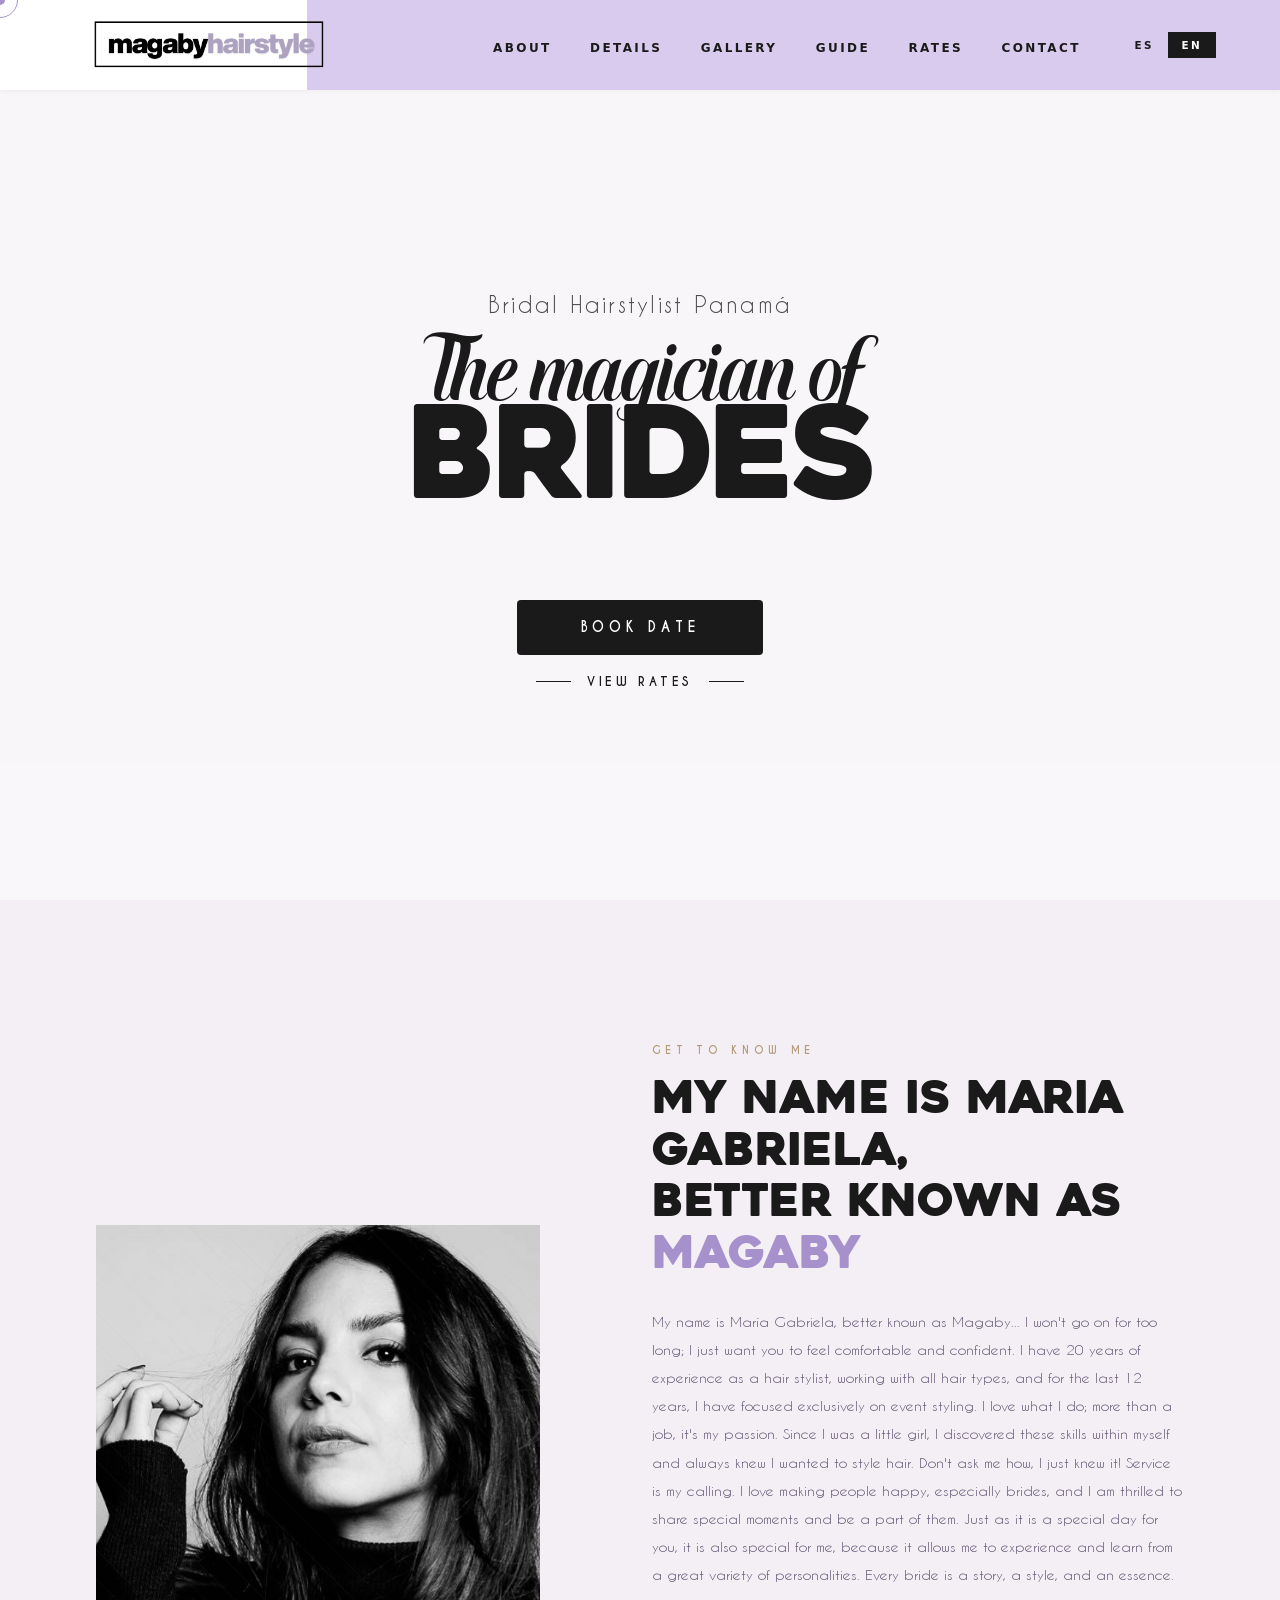
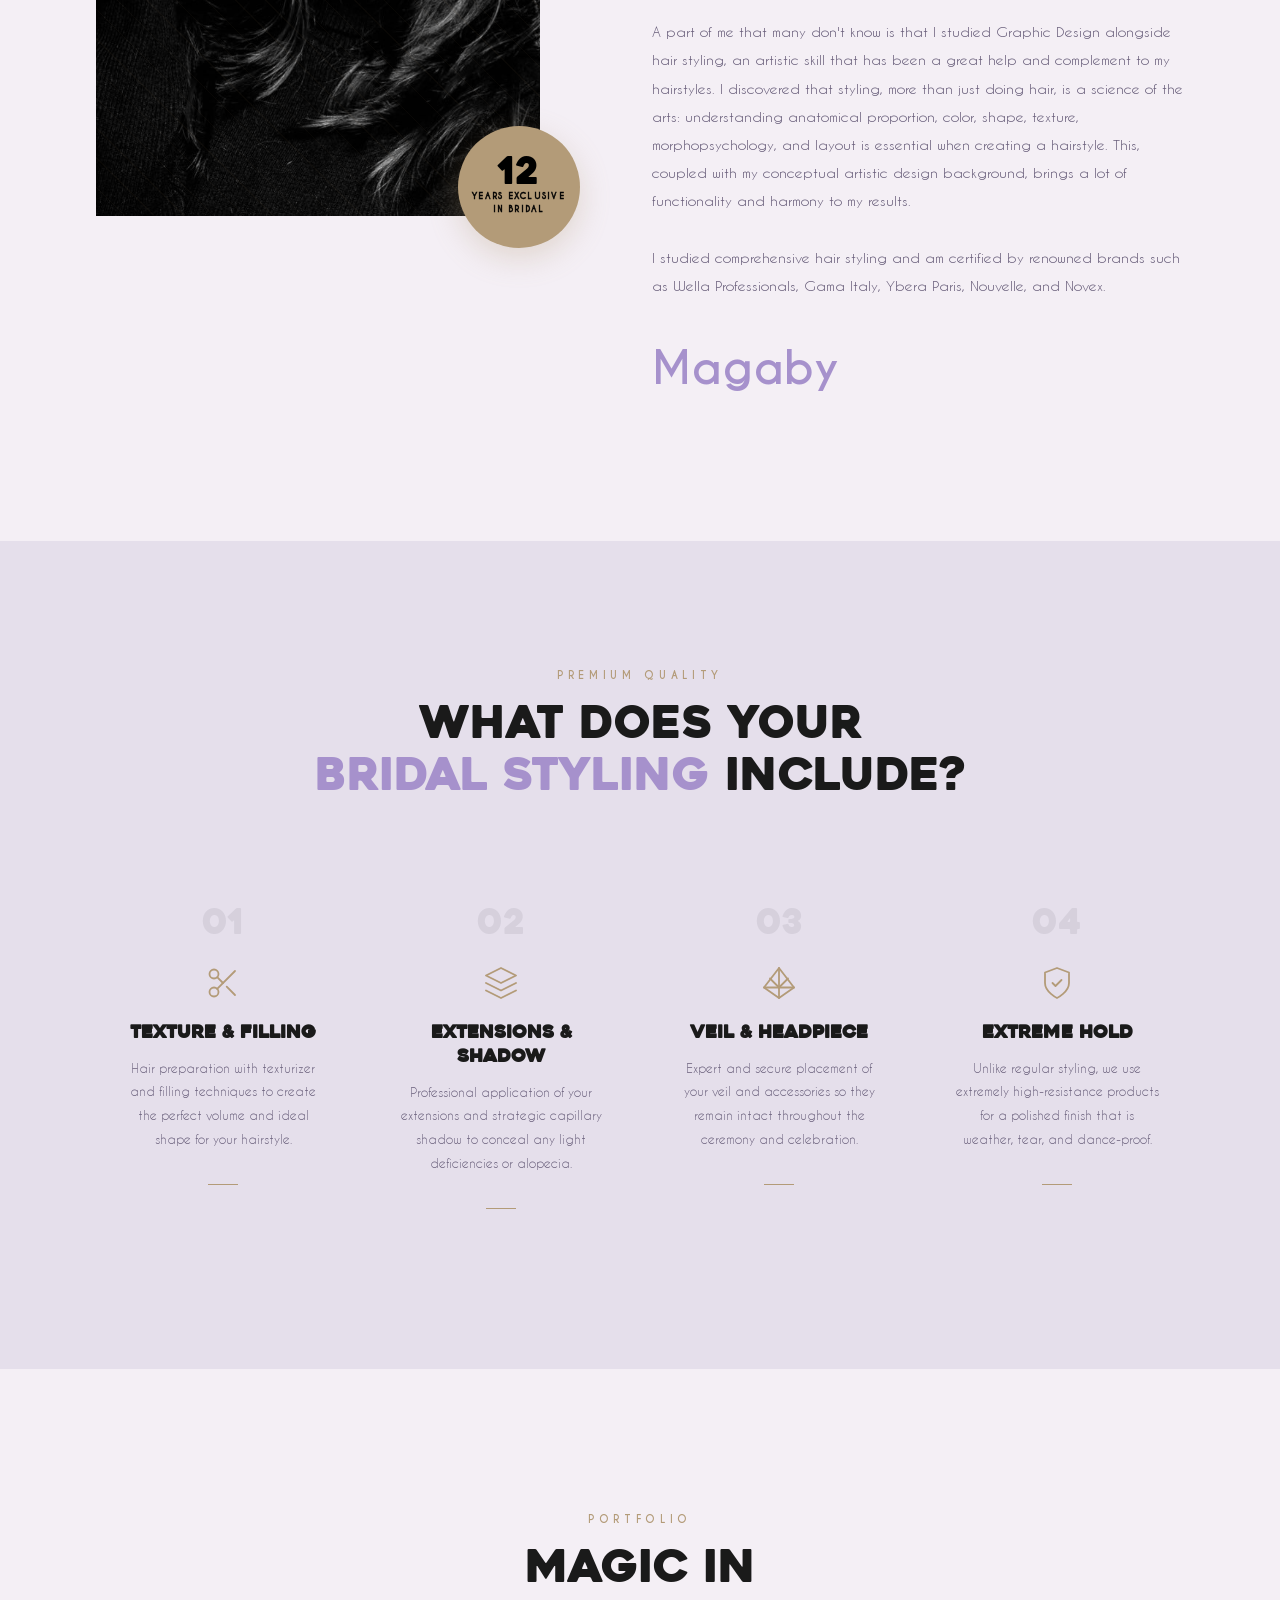
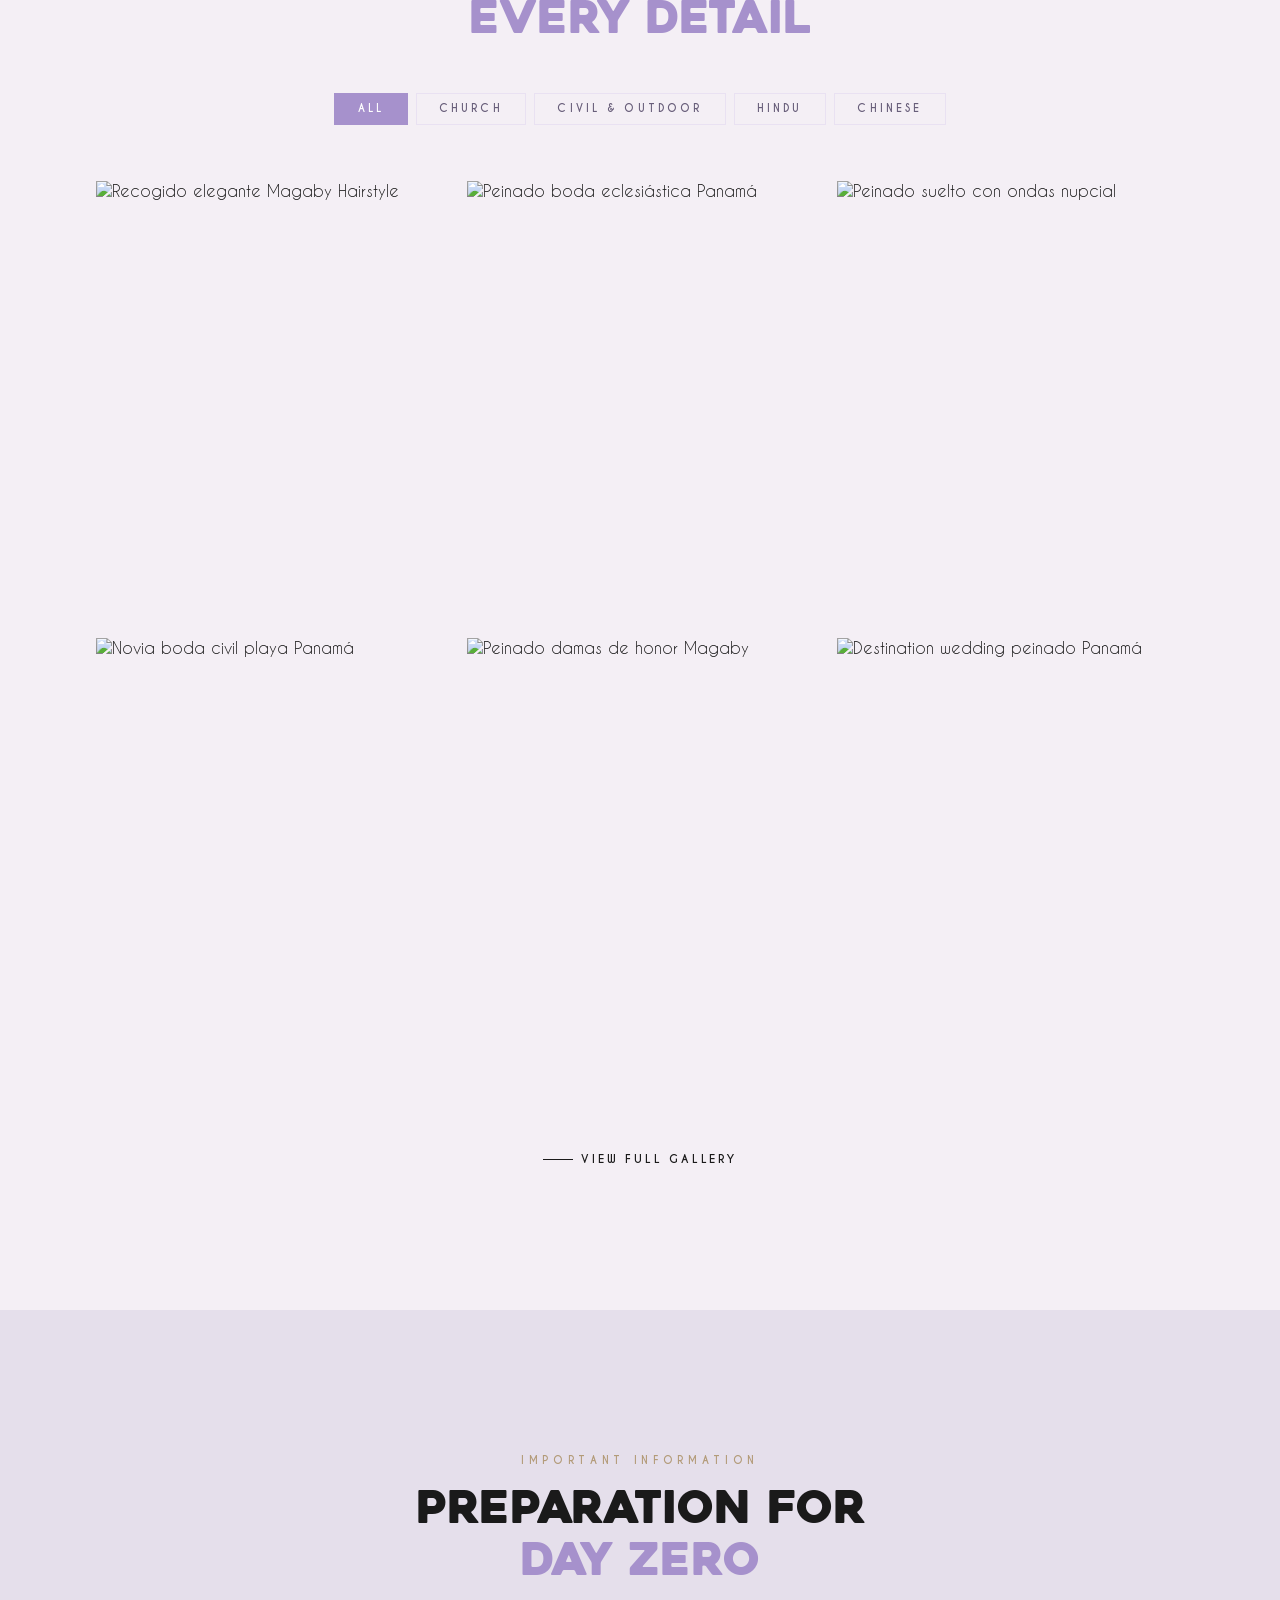
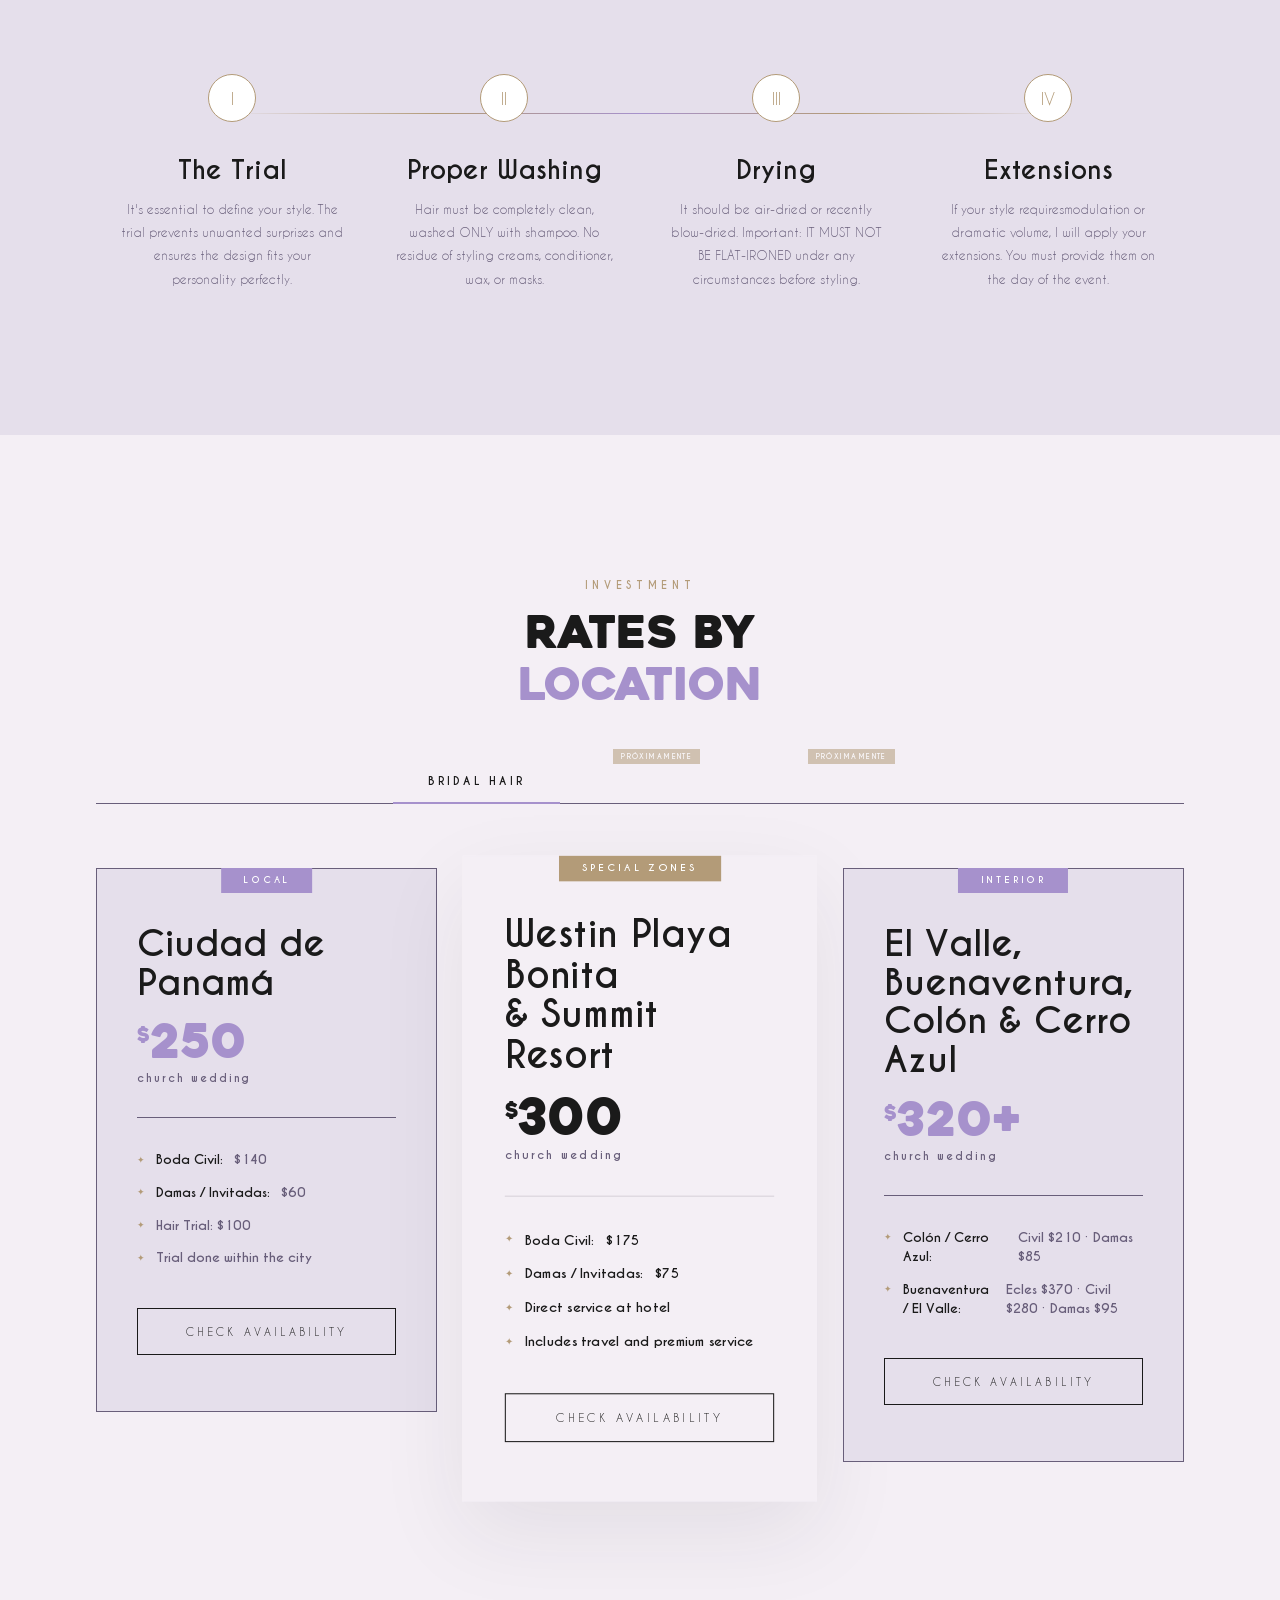
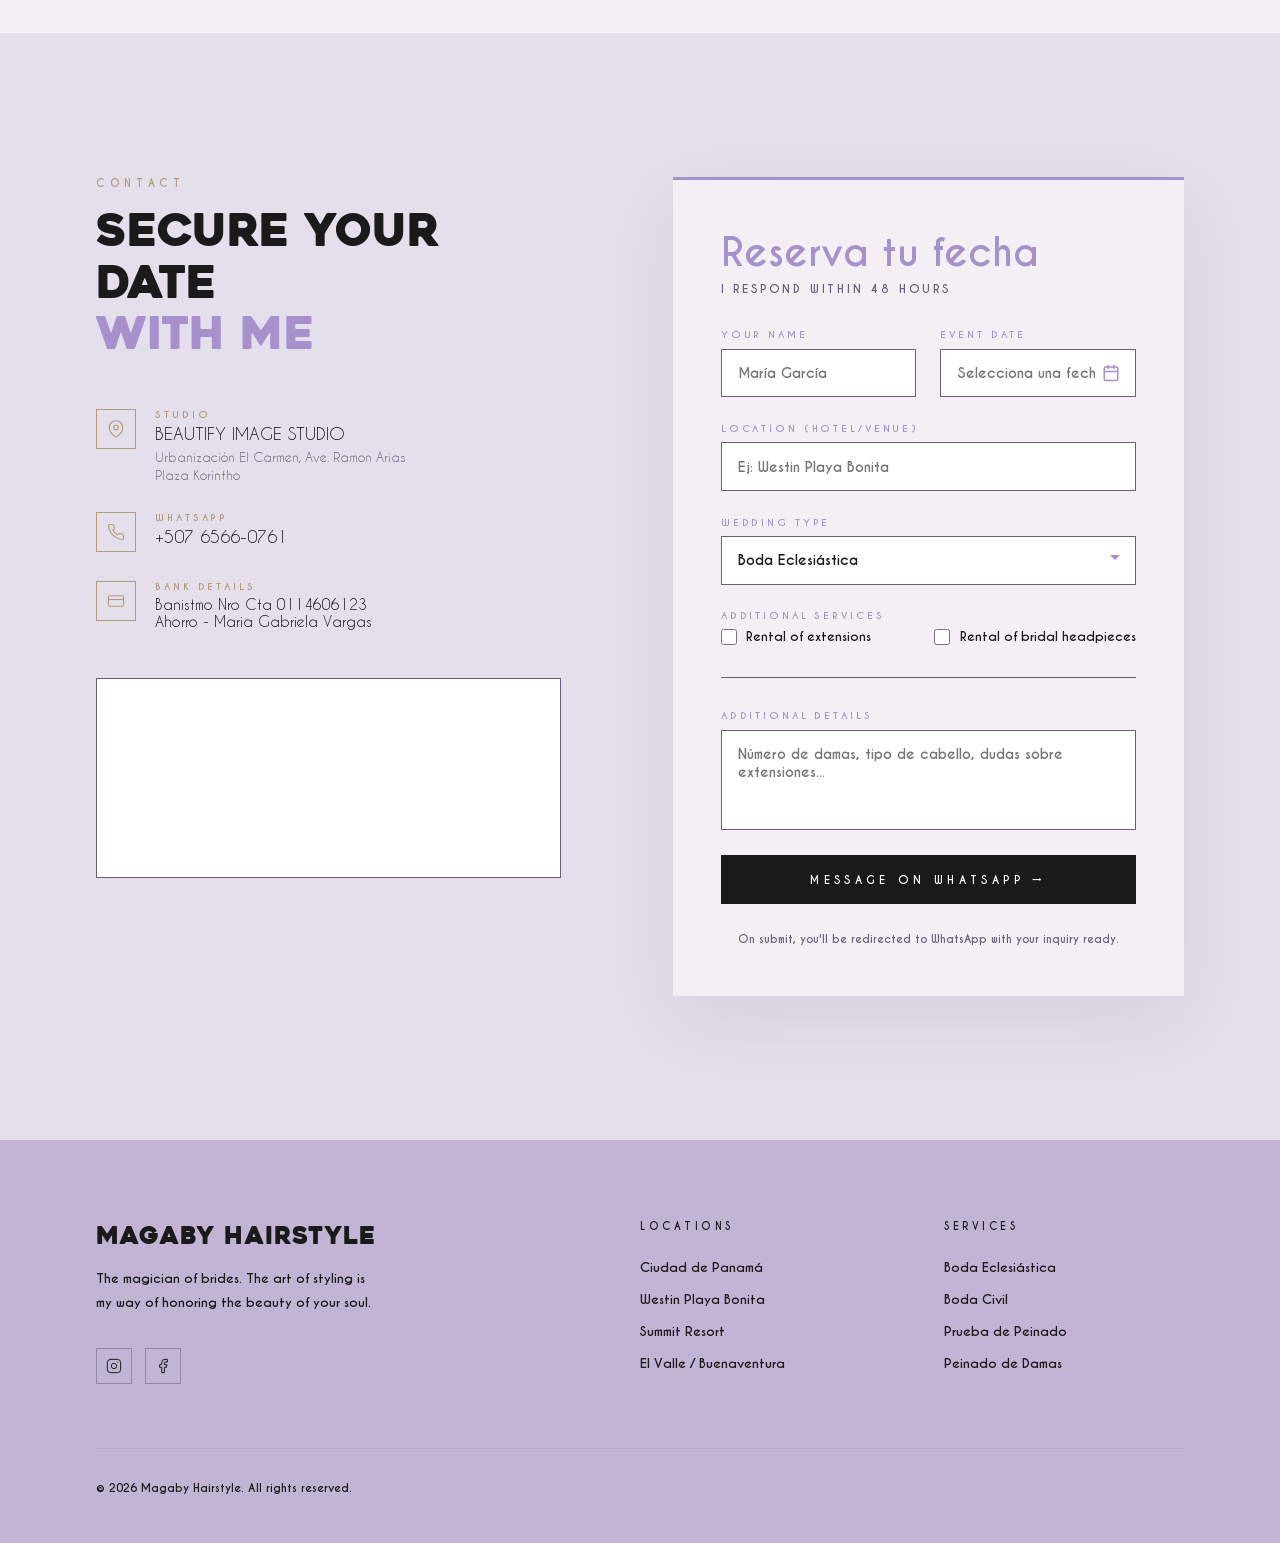
==== commit 6cdc6f59: "asdsadsa" ====
--- a/index.html
+++ b/index.html
@@ -2,6 +2,7 @@
 <html lang="es">
 
 <head>
+  <meta name="google-site-verification" content="KjVW4jAQGN1xaX-MGe-UTDTeAbCUgoEm4Qq1uyTz5Bo" />
   <meta charset="UTF-8">
   <meta name="viewport" content="width=device-width, initial-scale=1.0">
 
@@ -234,11 +235,10 @@
 
     <div class="gallery-filters reveal">
       <button class="filter-btn active" data-filter="all" data-i18n data-es="Todos" data-en="All">Todos</button>
-      <button class="filter-btn" data-filter="eclesiastico" data-i18n data-es="Eclesiástico" data-en="Church">Eclesiástico</button>
-      <button class="filter-btn" data-filter="civil" data-i18n data-es="Civil & Playa" data-en="Civil & Beach">Civil & Playa</button>
-      <button class="filter-btn" data-filter="recogido" data-i18n data-es="Recogidos" data-en="Updos">Recogidos</button>
-      <button class="filter-btn" data-filter="suelto" data-i18n data-es="Sueltos & Ondas" data-en="Down & Waves">Sueltos & Ondas</button>
-      <button class="filter-btn" data-filter="damas" data-i18n data-es="Damas" data-en="Bridesmaids">Damas</button>
+      <button class="filter-btn" data-filter="eclesiastico" data-i18n data-es="Eclesiástica" data-en="Church">Eclesiástica</button>
+      <button class="filter-btn" data-filter="civil" data-i18n data-es="Civil & Exteriores" data-en="Civil & Outdoor">Civil & Exteriores</button>
+      <button class="filter-btn" data-filter="hindu" data-i18n data-es="Hindú" data-en="Hindu">Hindú</button>
+      <button class="filter-btn" data-filter="china" data-i18n data-es="China" data-en="Chinese">China</button>
     </div>
 
     <div class="gallery-grid" id="galleryGrid">
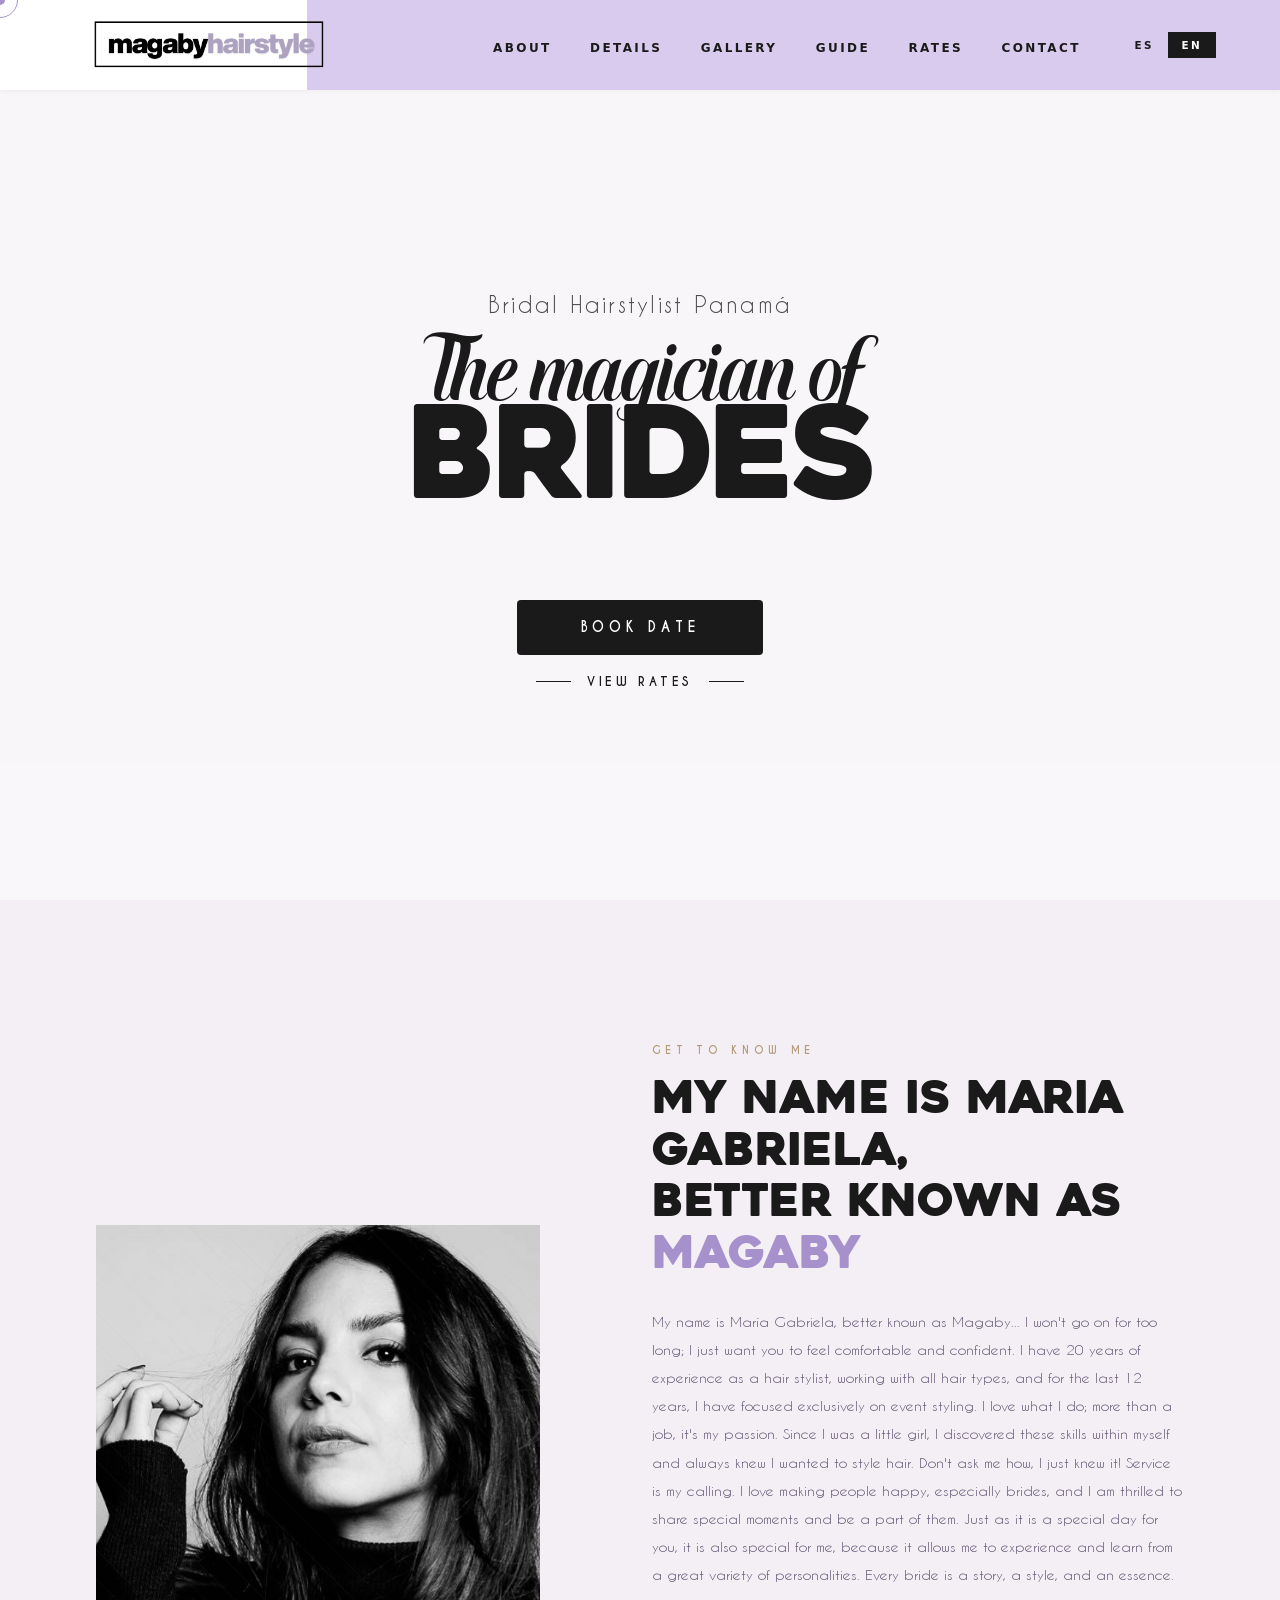
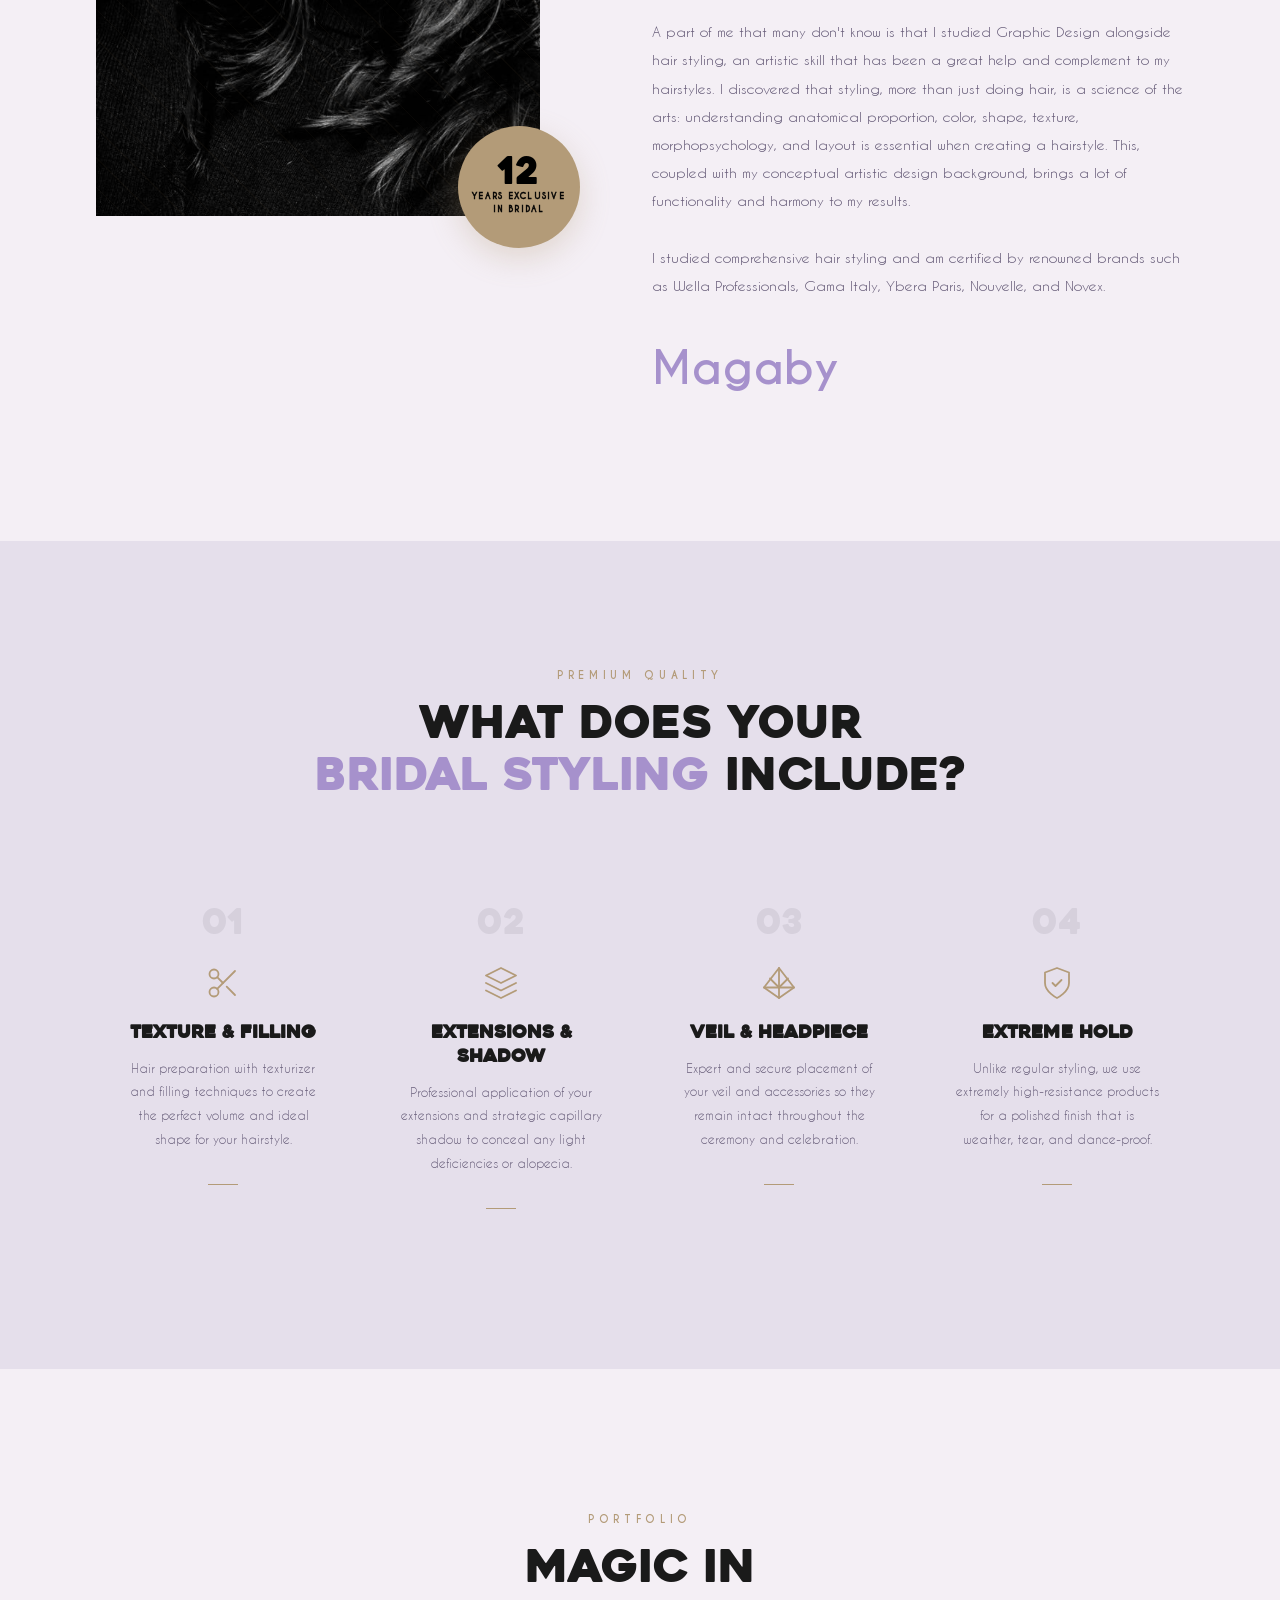
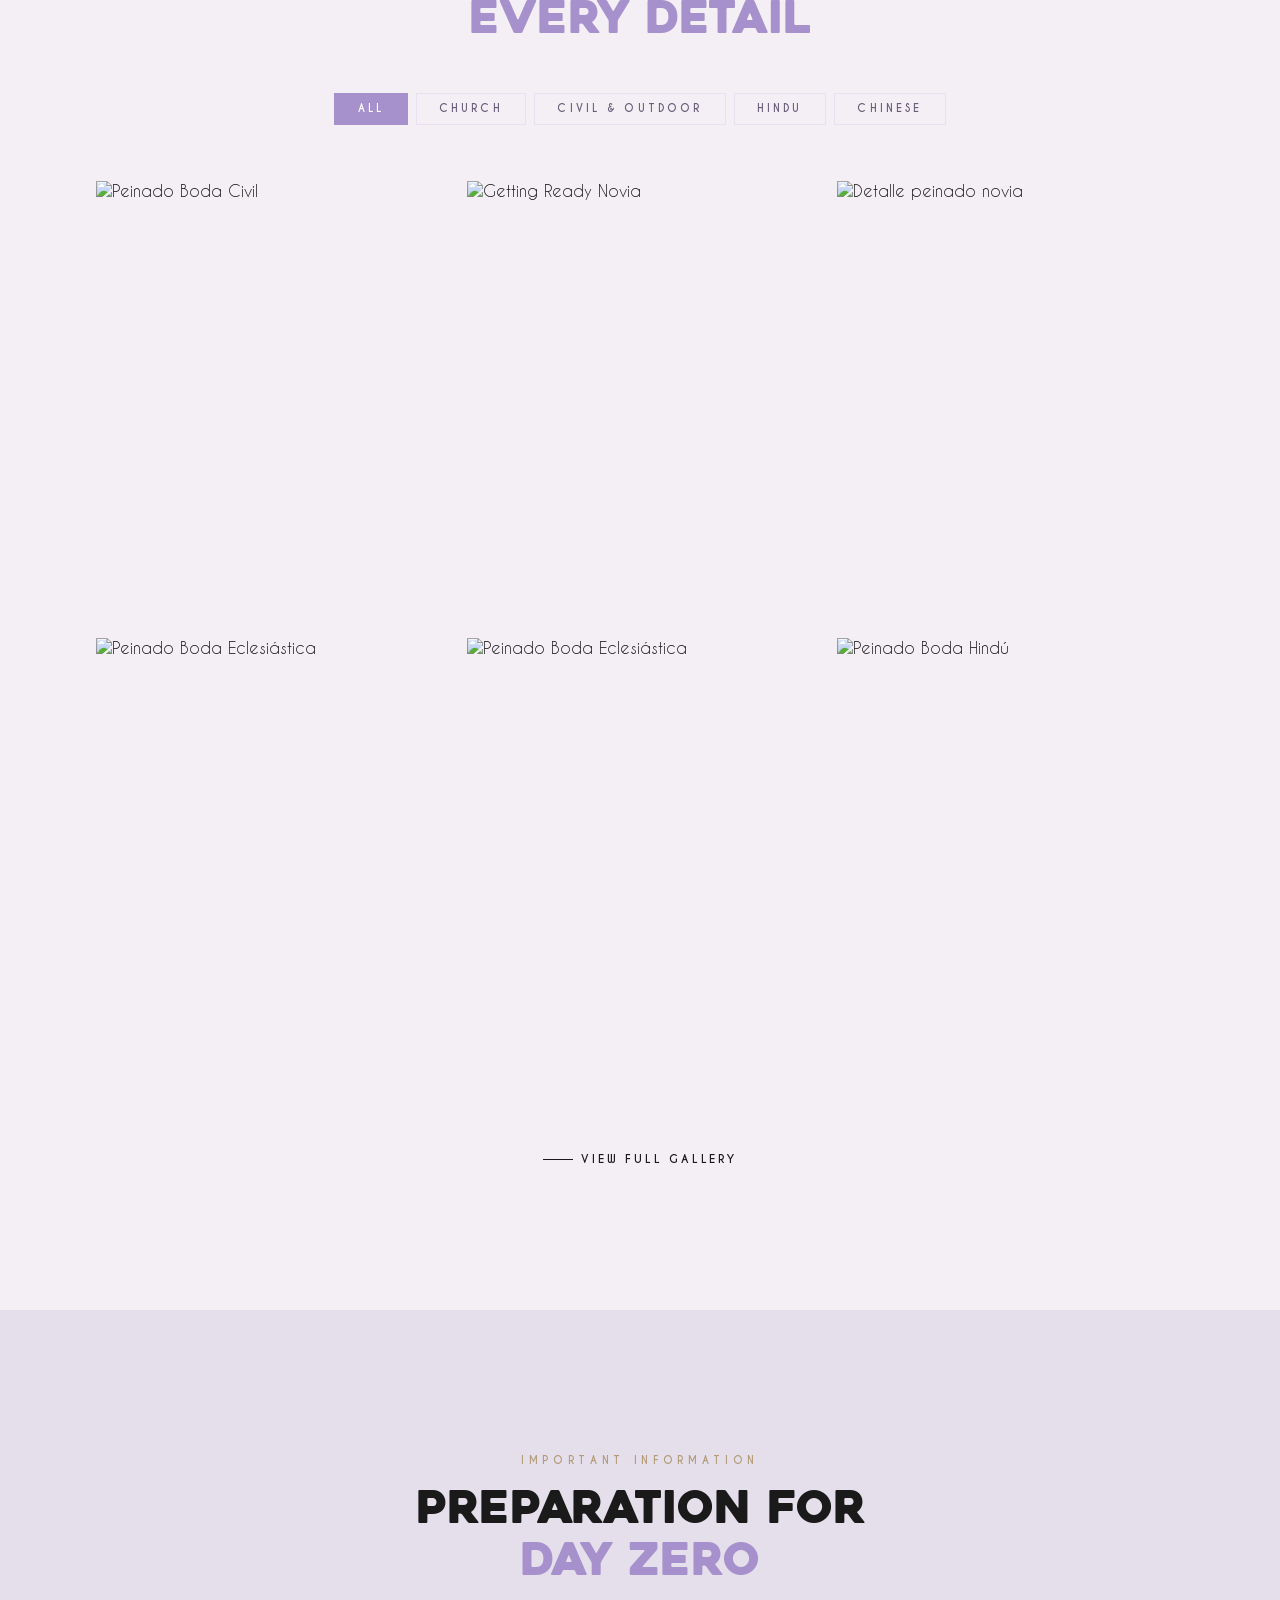
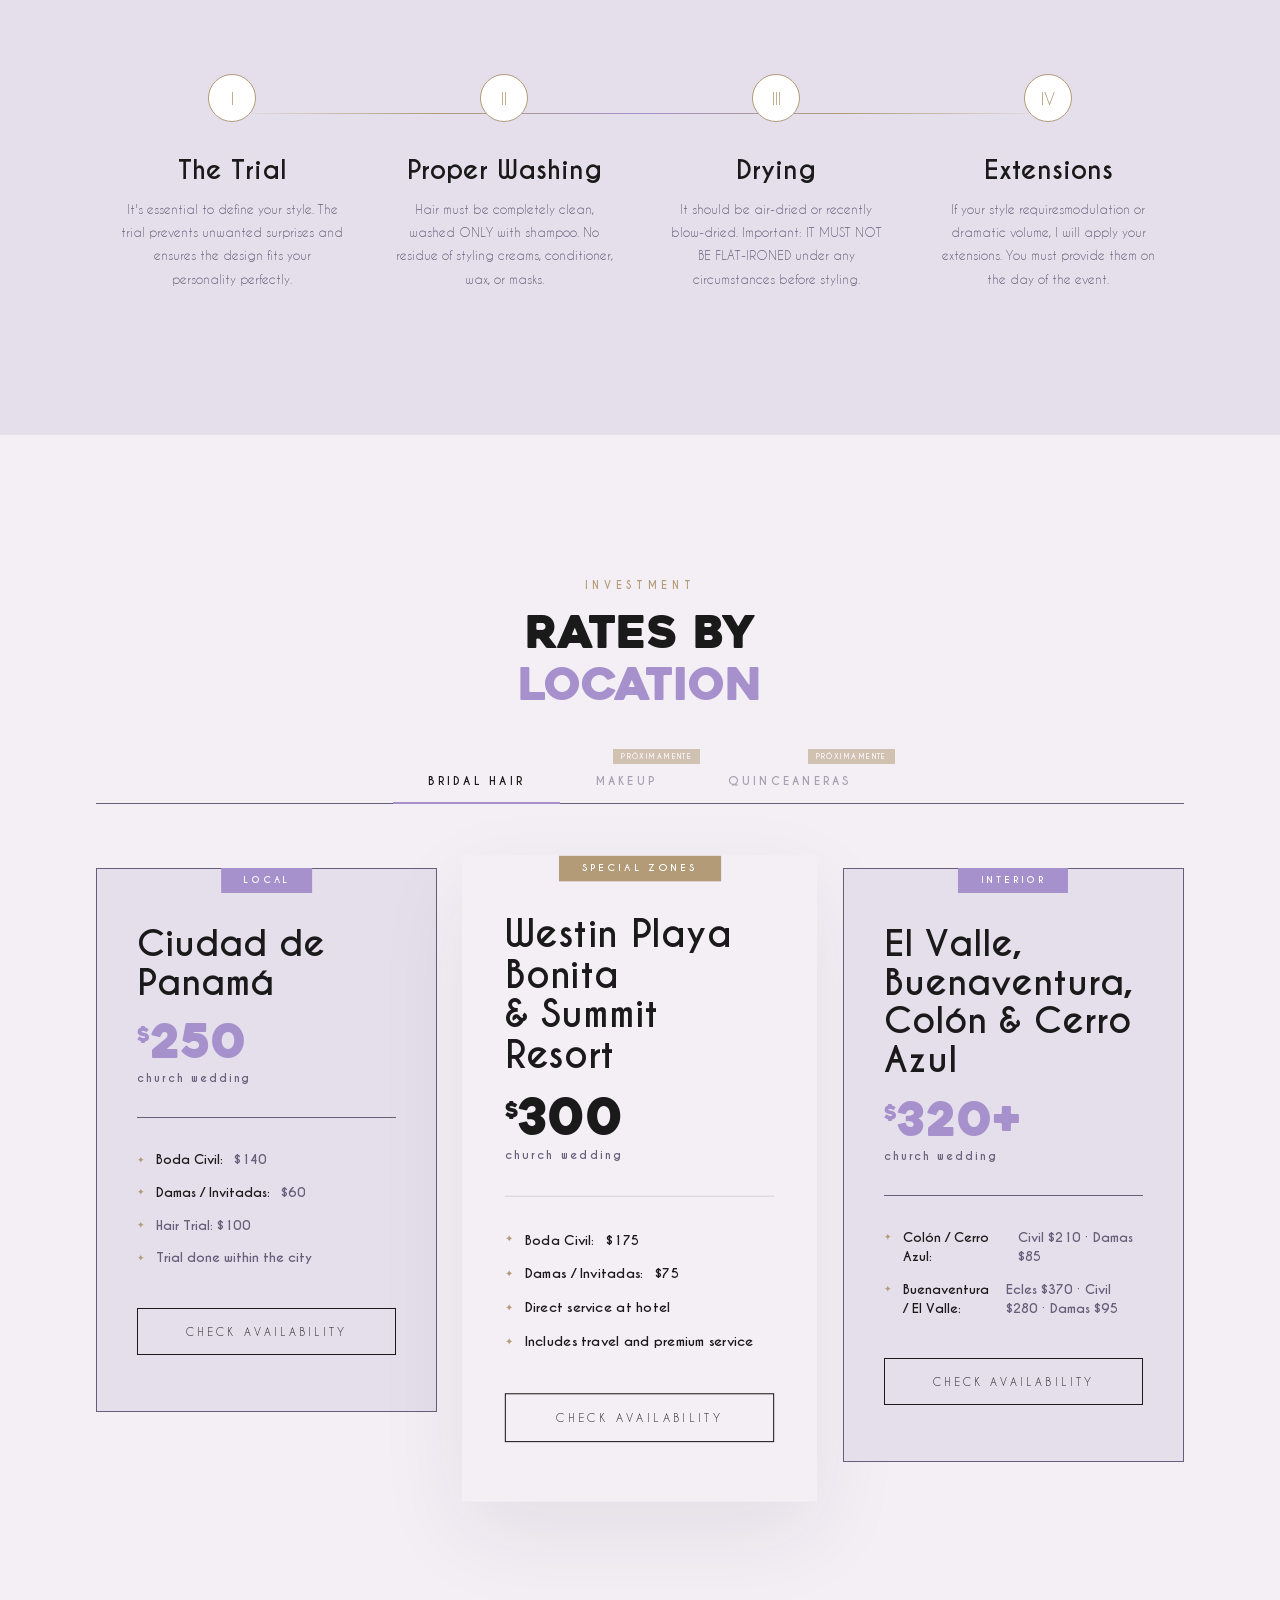
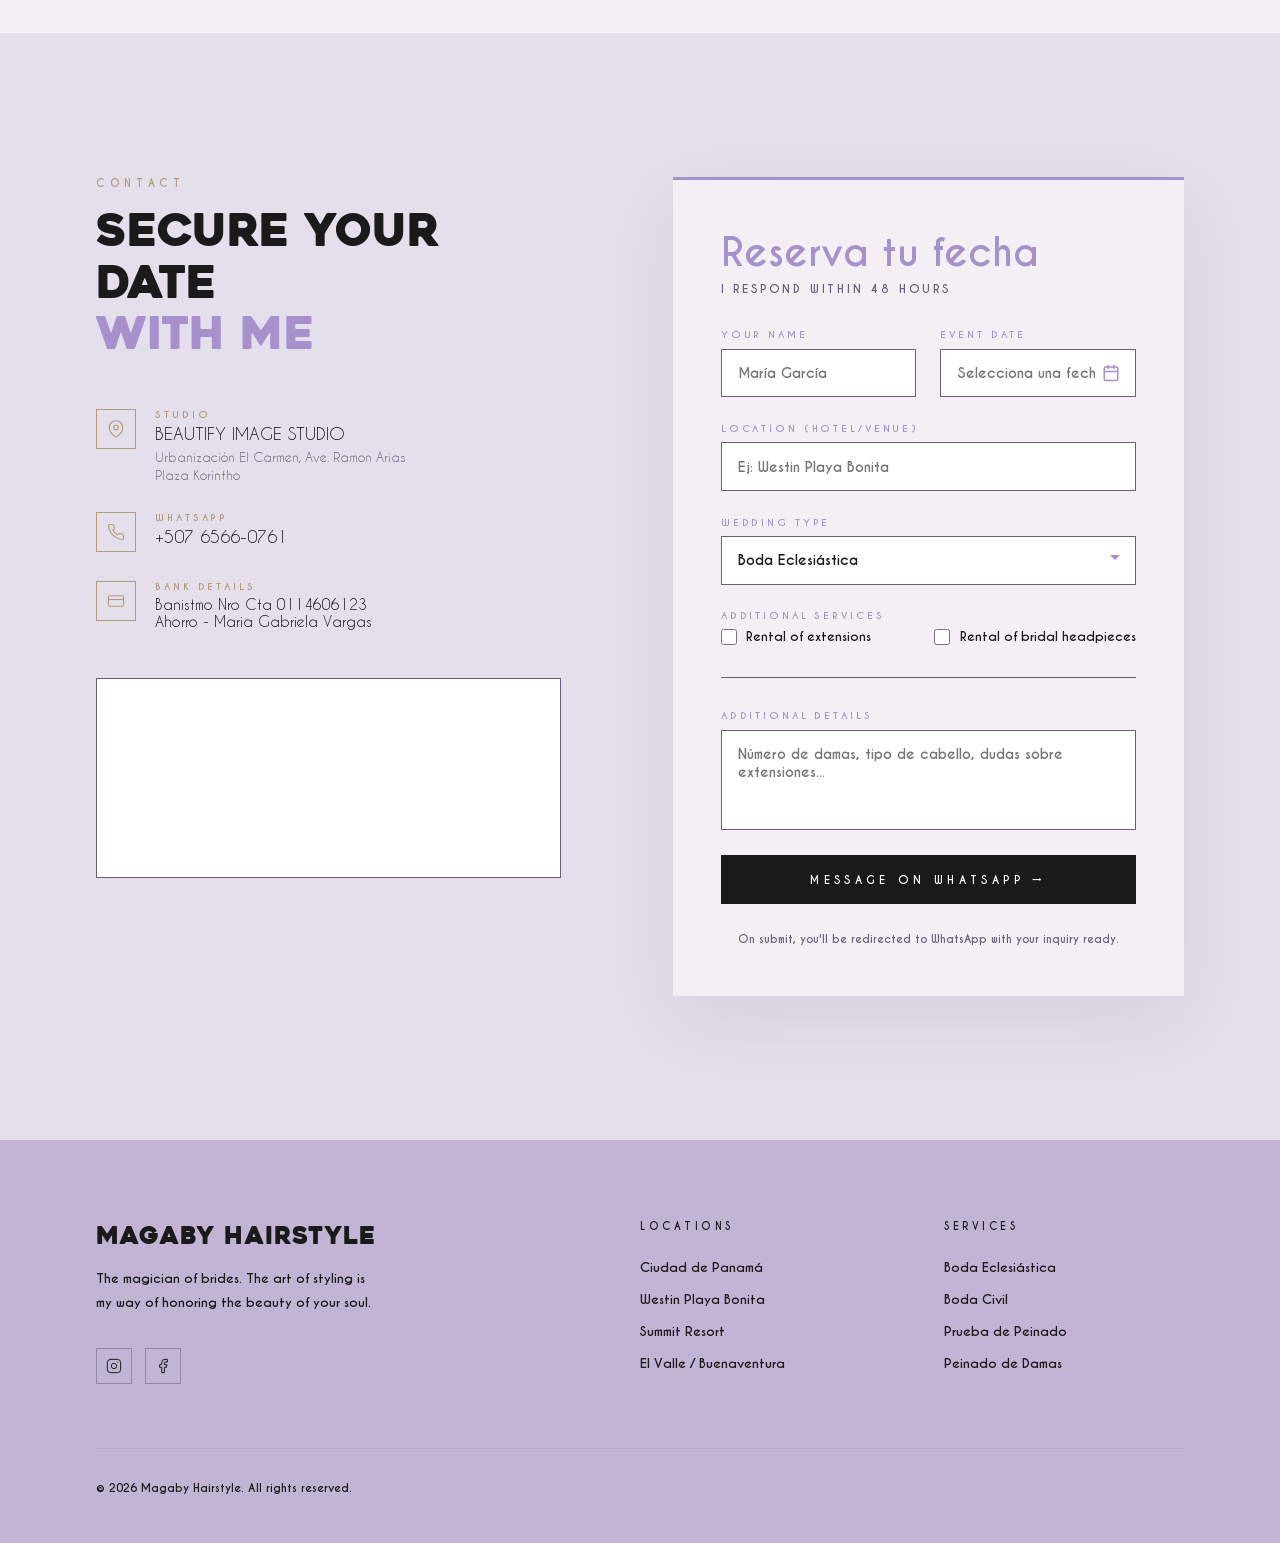
==== commit 62135581: "asdasddsa" ====
--- a/index.html
+++ b/index.html
@@ -242,35 +242,35 @@
     </div>
 
     <div class="gallery-grid" id="galleryGrid">
-      <div class="gallery-item reveal reveal-delay-1" data-category="recogido">
-        <img src="https://images.unsplash.com/photo-1606251706444-d069cd266189?q=80&w=658&auto=format&fit=crop&ixlib=rb-4.1.0&ixid=M3wxMjA3fDB8MHxwaG90by1wYWdlfHx8fGVufDB8fHx8fA%3D%3D" alt="Recogido elegante Magaby Hairstyle">
-        <div class="gallery-overlay"><svg viewBox="0 0 24 24" fill="none" stroke="currentColor" stroke-width="1.5"><circle cx="11" cy="11" r="8"></circle><line x1="21" y1="21" x2="16.65" y2="16.65"></line><line x1="11" y1="8" x2="11" y2="14"></line><line x1="8" y1="11" x2="14" y2="11"></line></svg></div>
-        <span class="gallery-cat-tag" data-i18n data-es="Recogido" data-en="Updo">Recogido</span>
-      </div>
-      <div class="gallery-item reveal reveal-delay-2" data-category="eclesiastico">
-        <img src="https://plus.unsplash.com/premium_photo-1711189389454-d3ec683b0400?q=80&w=774&auto=format&fit=crop&ixlib=rb-4.1.0&ixid=M3wxMjA3fDB8MHxwaG90by1wYWdlfHx8fGVufDB8fHx8fA%3D%3D" alt="Peinado boda eclesiástica Panamá">
-        <div class="gallery-overlay"><svg viewBox="0 0 24 24" fill="none" stroke="currentColor" stroke-width="1.5"><circle cx="11" cy="11" r="8"></circle><line x1="21" y1="21" x2="16.65" y2="16.65"></line><line x1="11" y1="8" x2="11" y2="14"></line><line x1="8" y1="11" x2="14" y2="11"></line></svg></div>
-        <span class="gallery-cat-tag" data-i18n data-es="Eclesiástico" data-en="Church">Eclesiástico</span>
-      </div>
-      <div class="gallery-item reveal reveal-delay-3" data-category="suelto">
-        <img src="https://images.unsplash.com/photo-1651678810495-19e6fa68ff1a?q=80&w=774&auto=format&fit=crop&ixlib=rb-4.1.0&ixid=M3wxMjA3fDB8MHxwaG90by1wYWdlfHx8fGVufDB8fHx8fA%3D%3D" alt="Peinado suelto con ondas nupcial">
-        <div class="gallery-overlay"><svg viewBox="0 0 24 24" fill="none" stroke="currentColor" stroke-width="1.5"><circle cx="11" cy="11" r="8"></circle><line x1="21" y1="21" x2="16.65" y2="16.65"></line><line x1="11" y1="8" x2="11" y2="14"></line><line x1="8" y1="11" x2="14" y2="11"></line></svg></div>
-        <span class="gallery-cat-tag" data-i18n data-es="Suelto" data-en="Down">Suelto</span>
-      </div>
       <div class="gallery-item reveal" data-category="civil">
-        <img src="https://images.unsplash.com/photo-1713548902214-bd930728bd89?q=80&w=774&auto=format&fit=crop&ixlib=rb-4.1.0&ixid=M3wxMjA3fDB8MHxwaG90by1wYWdlfHx8fGVufDB8fHx8fA%3D%3D" alt="Novia boda civil playa Panamá">
+        <img src="https://magabyhairstyle.com/images/novias/1.jpg" alt="Peinado Boda Civil" loading="lazy">
         <div class="gallery-overlay"><svg viewBox="0 0 24 24" fill="none" stroke="currentColor" stroke-width="1.5"><circle cx="11" cy="11" r="8"></circle><line x1="21" y1="21" x2="16.65" y2="16.65"></line><line x1="11" y1="8" x2="11" y2="14"></line><line x1="8" y1="11" x2="14" y2="11"></line></svg></div>
         <span class="gallery-cat-tag" data-i18n data-es="Civil" data-en="Civil">Civil</span>
       </div>
-      <div class="gallery-item reveal reveal-delay-1" data-category="damas">
-        <img src="https://images.unsplash.com/photo-1541314053190-1db8c88dc05a?q=80&w=774&auto=format&fit=crop&ixlib=rb-4.1.0&ixid=M3wxMjA3fDB8MHxwaG90by1wYWdlfHx8fGVufDB8fHx8fA%3D%3D" alt="Peinado damas de honor Magaby">
+      <div class="gallery-item reveal" data-category="civil">
+        <img src="https://magabyhairstyle.com/images/novias/17.jpg" alt="Getting Ready Novia" loading="lazy">
         <div class="gallery-overlay"><svg viewBox="0 0 24 24" fill="none" stroke="currentColor" stroke-width="1.5"><circle cx="11" cy="11" r="8"></circle><line x1="21" y1="21" x2="16.65" y2="16.65"></line><line x1="11" y1="8" x2="11" y2="14"></line><line x1="8" y1="11" x2="14" y2="11"></line></svg></div>
-        <span class="gallery-cat-tag" data-i18n data-es="Damas" data-en="Bridesmaids">Damas</span>
-      </div>
-      <div class="gallery-item reveal reveal-delay-2" data-category="eclesiastico">
-        <img src="https://images.unsplash.com/photo-1672885372867-8bf6c18e823b?q=80&w=774&auto=format&fit=crop&ixlib=rb-4.1.0&ixid=M3wxMjA3fDB8MHxwaG90by1wYWdlfHx8fGVufDB8fHx8fA%3D%3D" alt="Destination wedding peinado Panamá">
+        <span class="gallery-cat-tag" data-i18n data-es="Civil" data-en="Civil">Civil</span>
+      </div>
+      <div class="gallery-item reveal" data-category="civil">
+        <img src="https://magabyhairstyle.com/images/novias/23.jpg" alt="Detalle peinado novia" loading="lazy">
         <div class="gallery-overlay"><svg viewBox="0 0 24 24" fill="none" stroke="currentColor" stroke-width="1.5"><circle cx="11" cy="11" r="8"></circle><line x1="21" y1="21" x2="16.65" y2="16.65"></line><line x1="11" y1="8" x2="11" y2="14"></line><line x1="8" y1="11" x2="14" y2="11"></line></svg></div>
-        <span class="gallery-cat-tag" data-i18n data-es="Eclesiástico" data-en="Church">Eclesiástico</span>
+        <span class="gallery-cat-tag" data-i18n data-es="Civil" data-en="Civil">Civil</span>
+      </div>
+      <div class="gallery-item reveal" data-category="eclesiastico">
+        <img src="https://magabyhairstyle.com/images/novias/14.jpg" alt="Peinado Boda Eclesiástica" loading="lazy">
+        <div class="gallery-overlay"><svg viewBox="0 0 24 24" fill="none" stroke="currentColor" stroke-width="1.5"><circle cx="11" cy="11" r="8"></circle><line x1="21" y1="21" x2="16.65" y2="16.65"></line><line x1="11" y1="8" x2="11" y2="14"></line><line x1="8" y1="11" x2="14" y2="11"></line></svg></div>
+        <span class="gallery-cat-tag" data-i18n data-es="Eclesiástica" data-en="Church">Eclesiástica</span>
+      </div>
+      <div class="gallery-item reveal" data-category="eclesiastico">
+        <img src="https://magabyhairstyle.com/images/novias/30.jpg" alt="Peinado Boda Eclesiástica" loading="lazy">
+        <div class="gallery-overlay"><svg viewBox="0 0 24 24" fill="none" stroke="currentColor" stroke-width="1.5"><circle cx="11" cy="11" r="8"></circle><line x1="21" y1="21" x2="16.65" y2="16.65"></line><line x1="11" y1="8" x2="11" y2="14"></line><line x1="8" y1="11" x2="14" y2="11"></line></svg></div>
+        <span class="gallery-cat-tag" data-i18n data-es="Eclesiástica" data-en="Church">Eclesiástica</span>
+      </div>
+      <div class="gallery-item reveal" data-category="hindu">
+        <img src="https://magabyhairstyle.com/images/novias/32.jpg" alt="Peinado Boda Hindú" loading="lazy">
+        <div class="gallery-overlay"><svg viewBox="0 0 24 24" fill="none" stroke="currentColor" stroke-width="1.5"><circle cx="11" cy="11" r="8"></circle><line x1="21" y1="21" x2="16.65" y2="16.65"></line><line x1="11" y1="8" x2="11" y2="14"></line><line x1="8" y1="11" x2="14" y2="11"></line></svg></div>
+        <span class="gallery-cat-tag" data-i18n data-es="Hindú" data-en="Hindu">Civil</span>
       </div>
     </div>
 
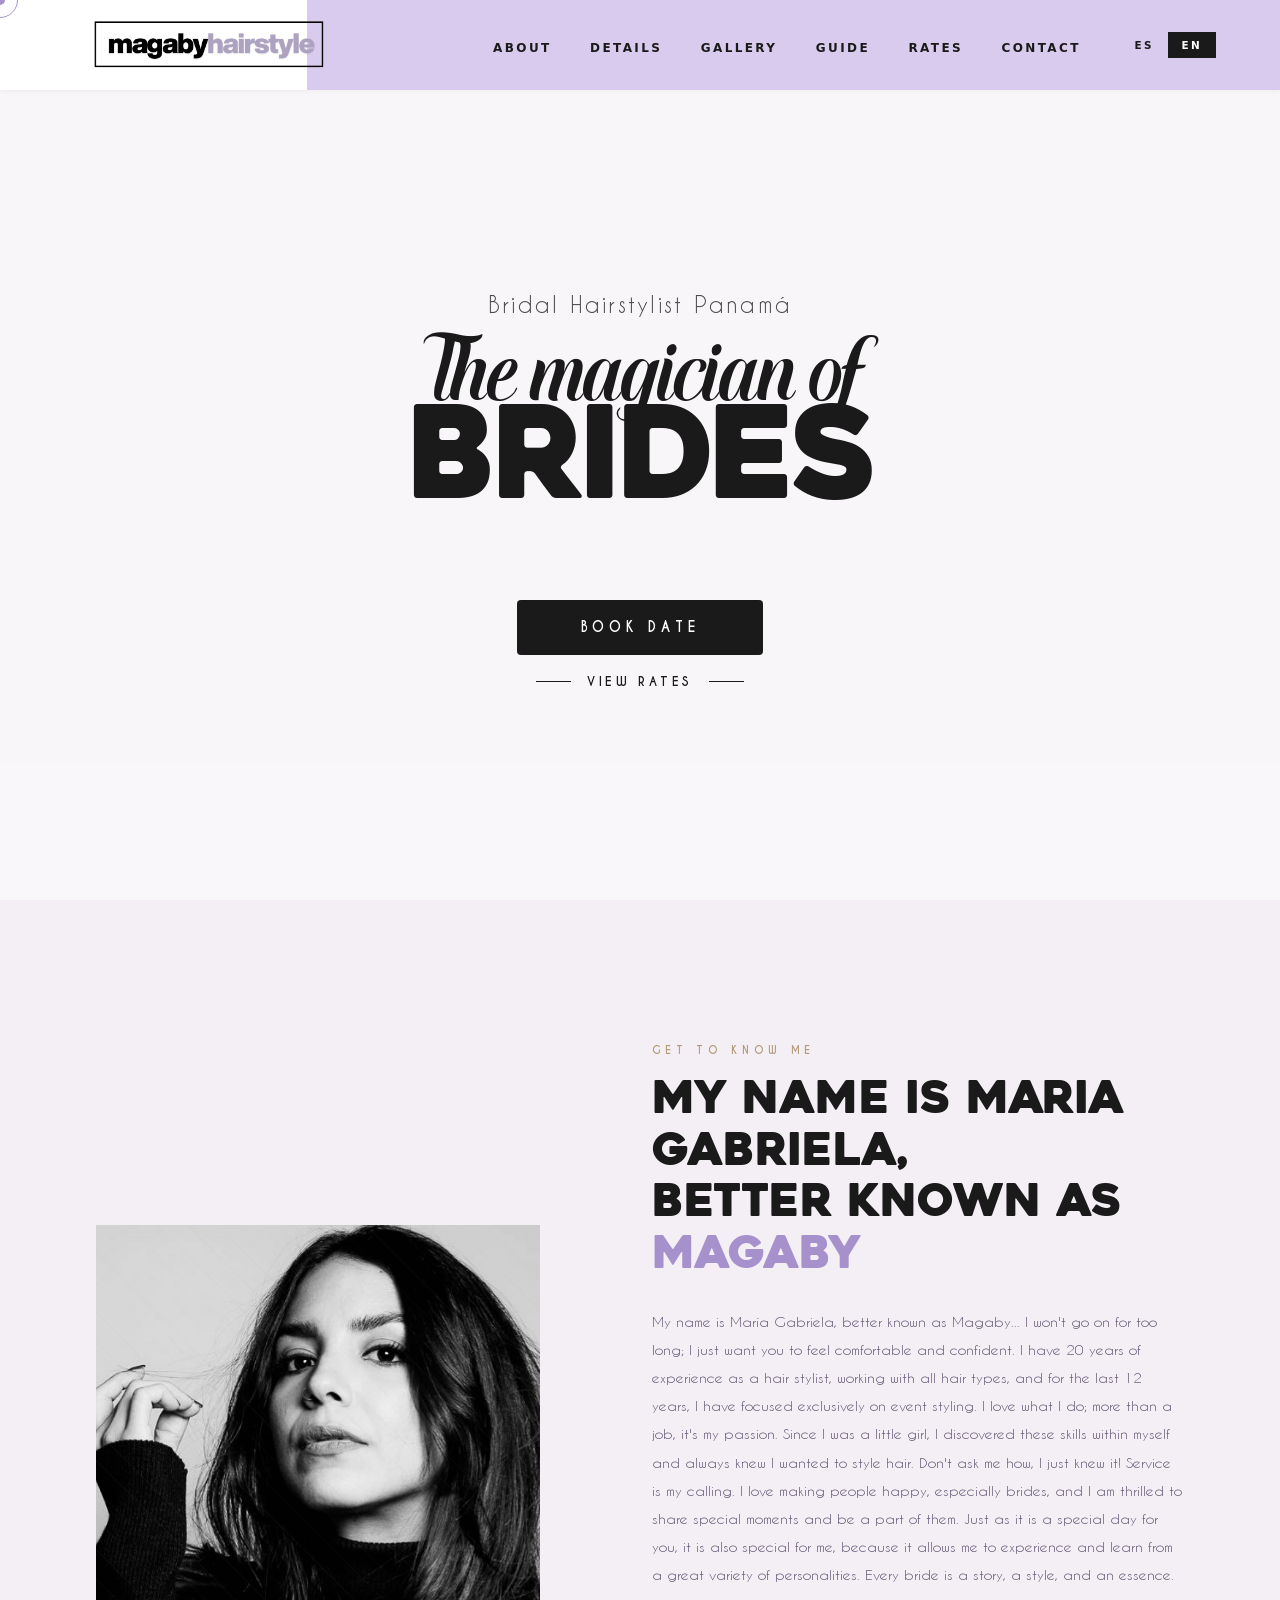
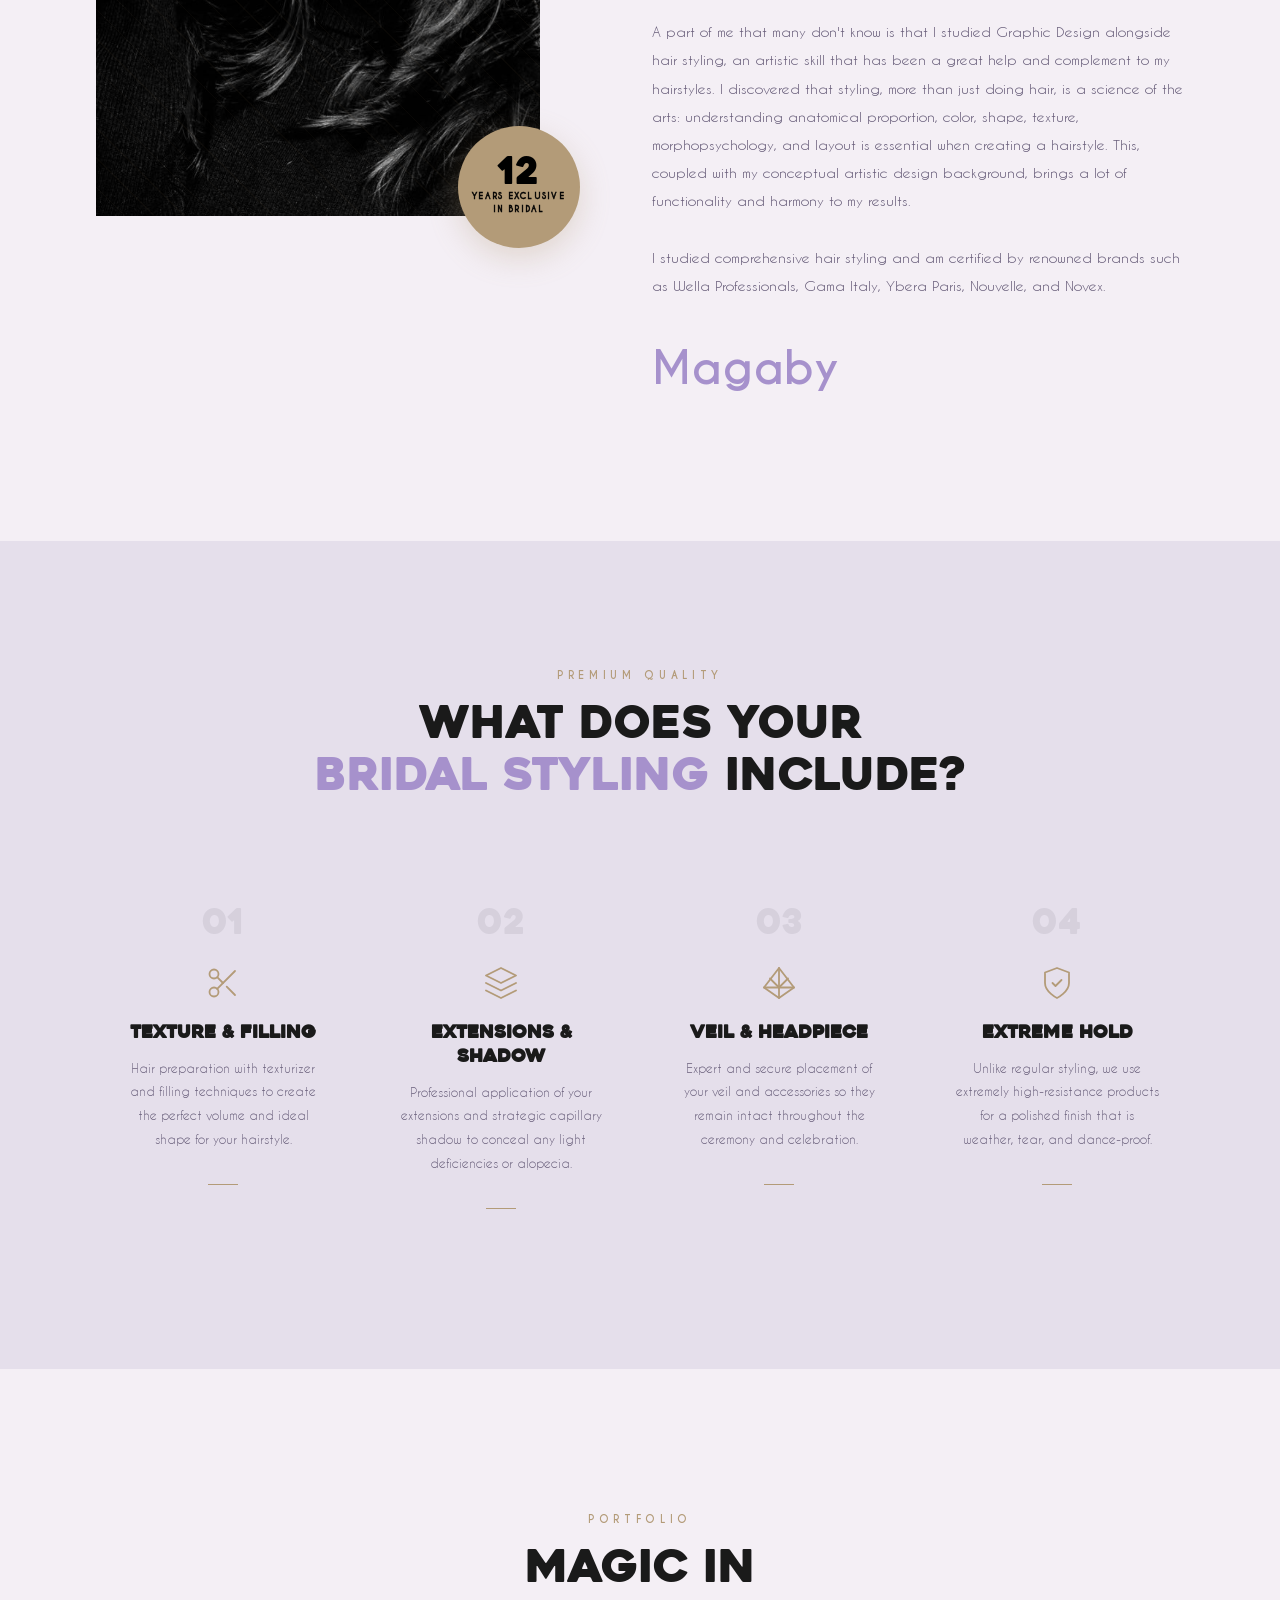
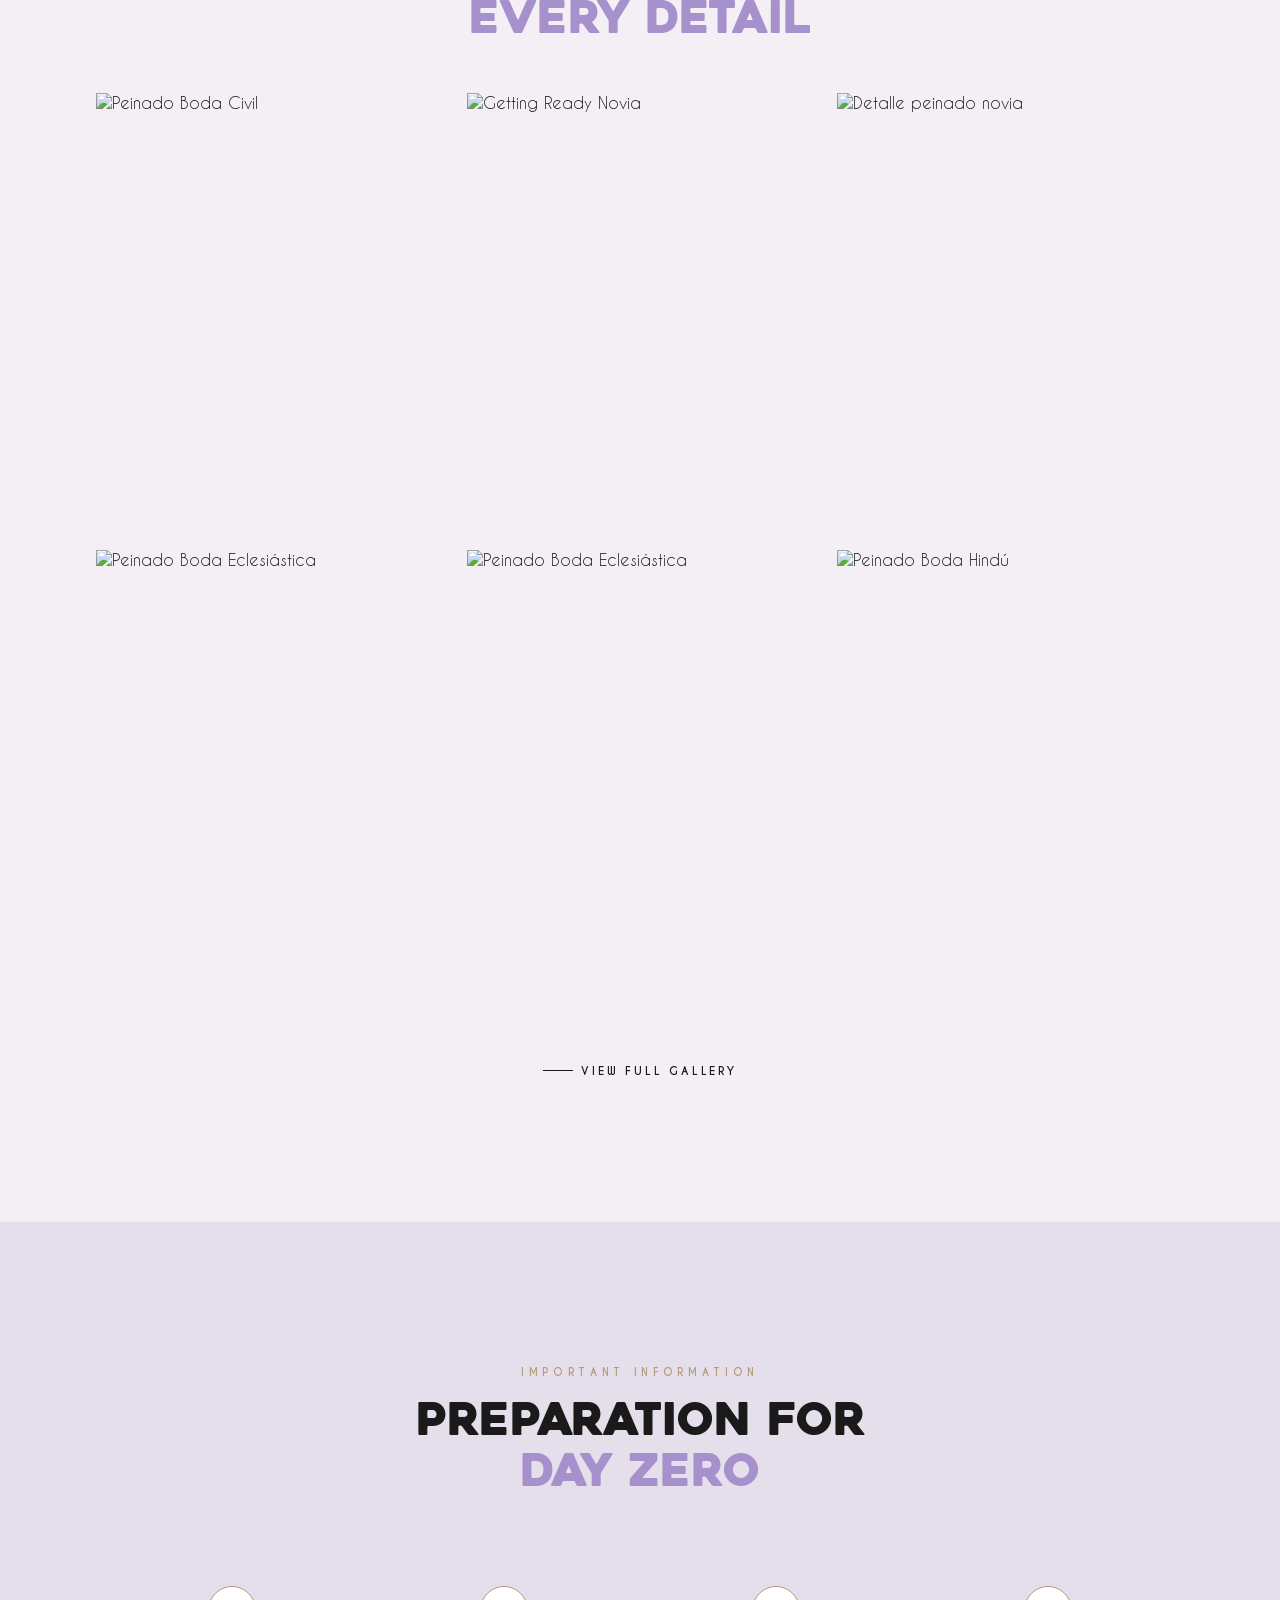
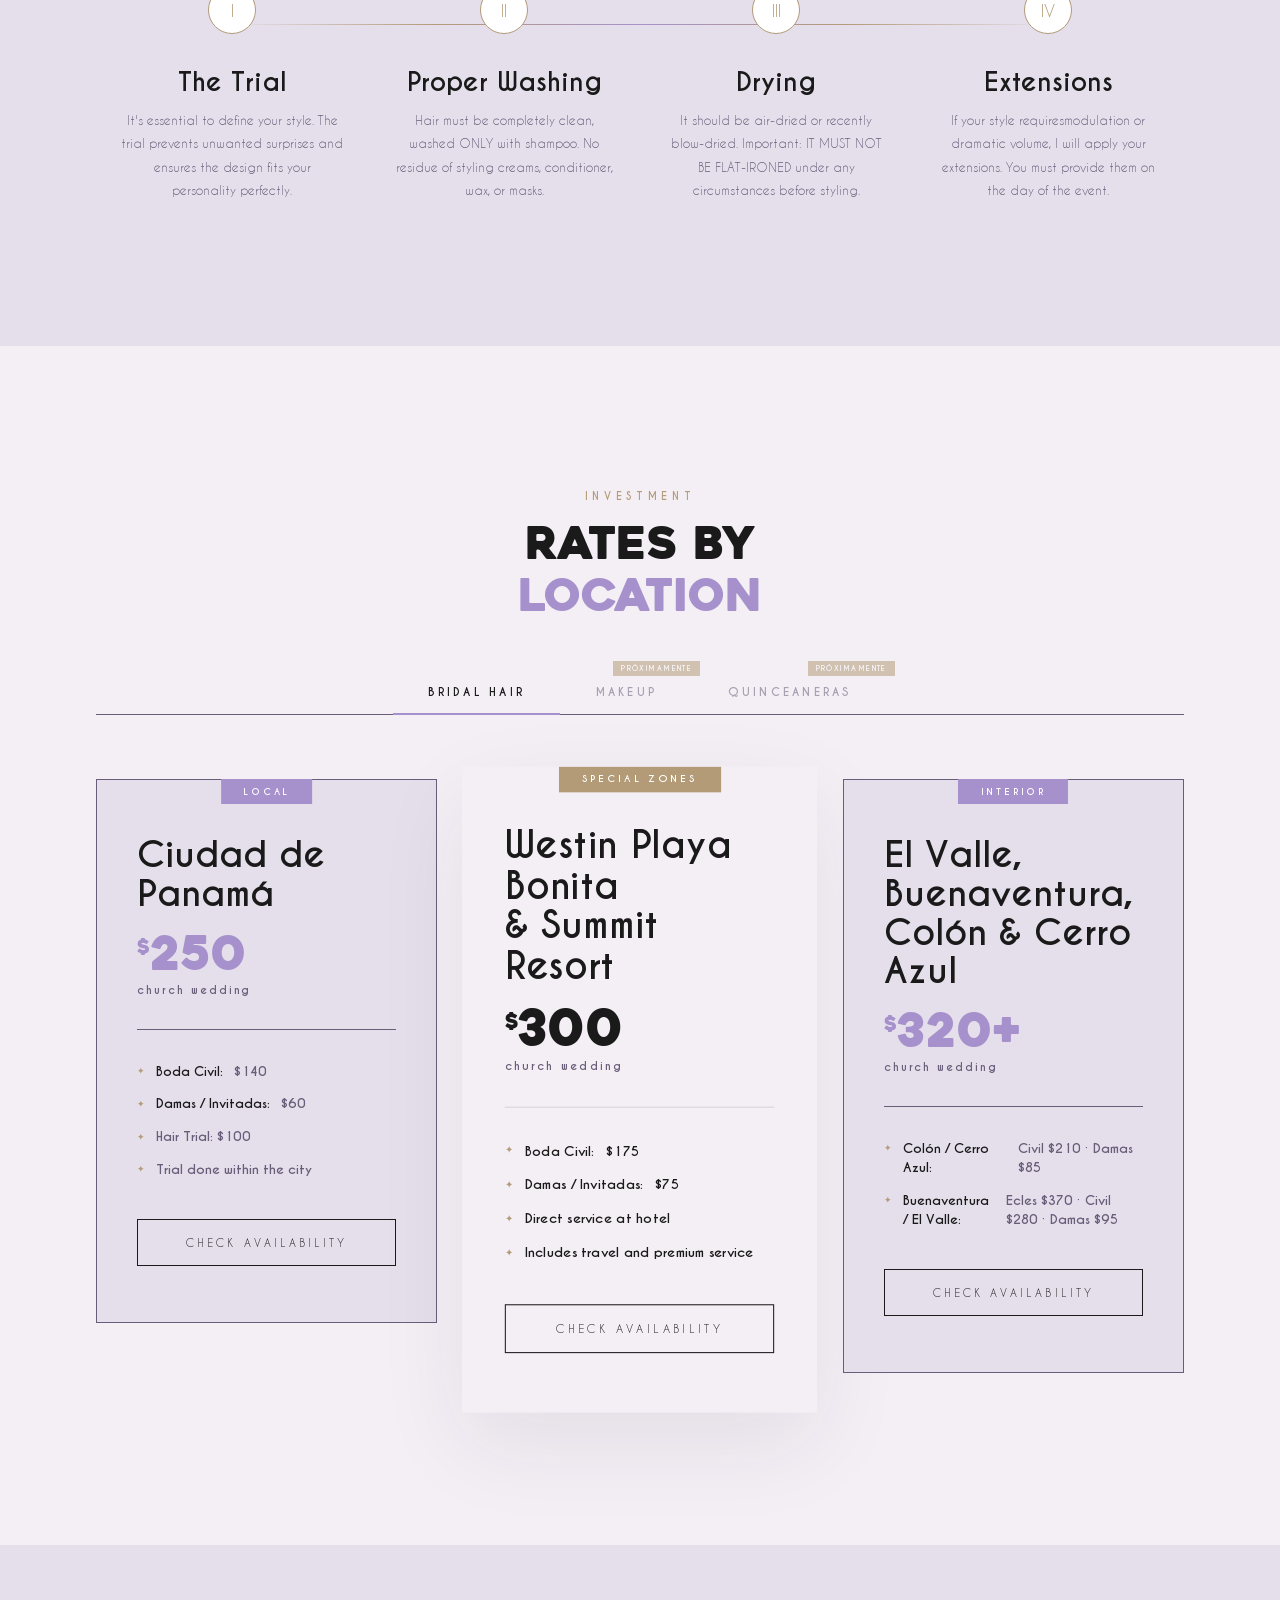
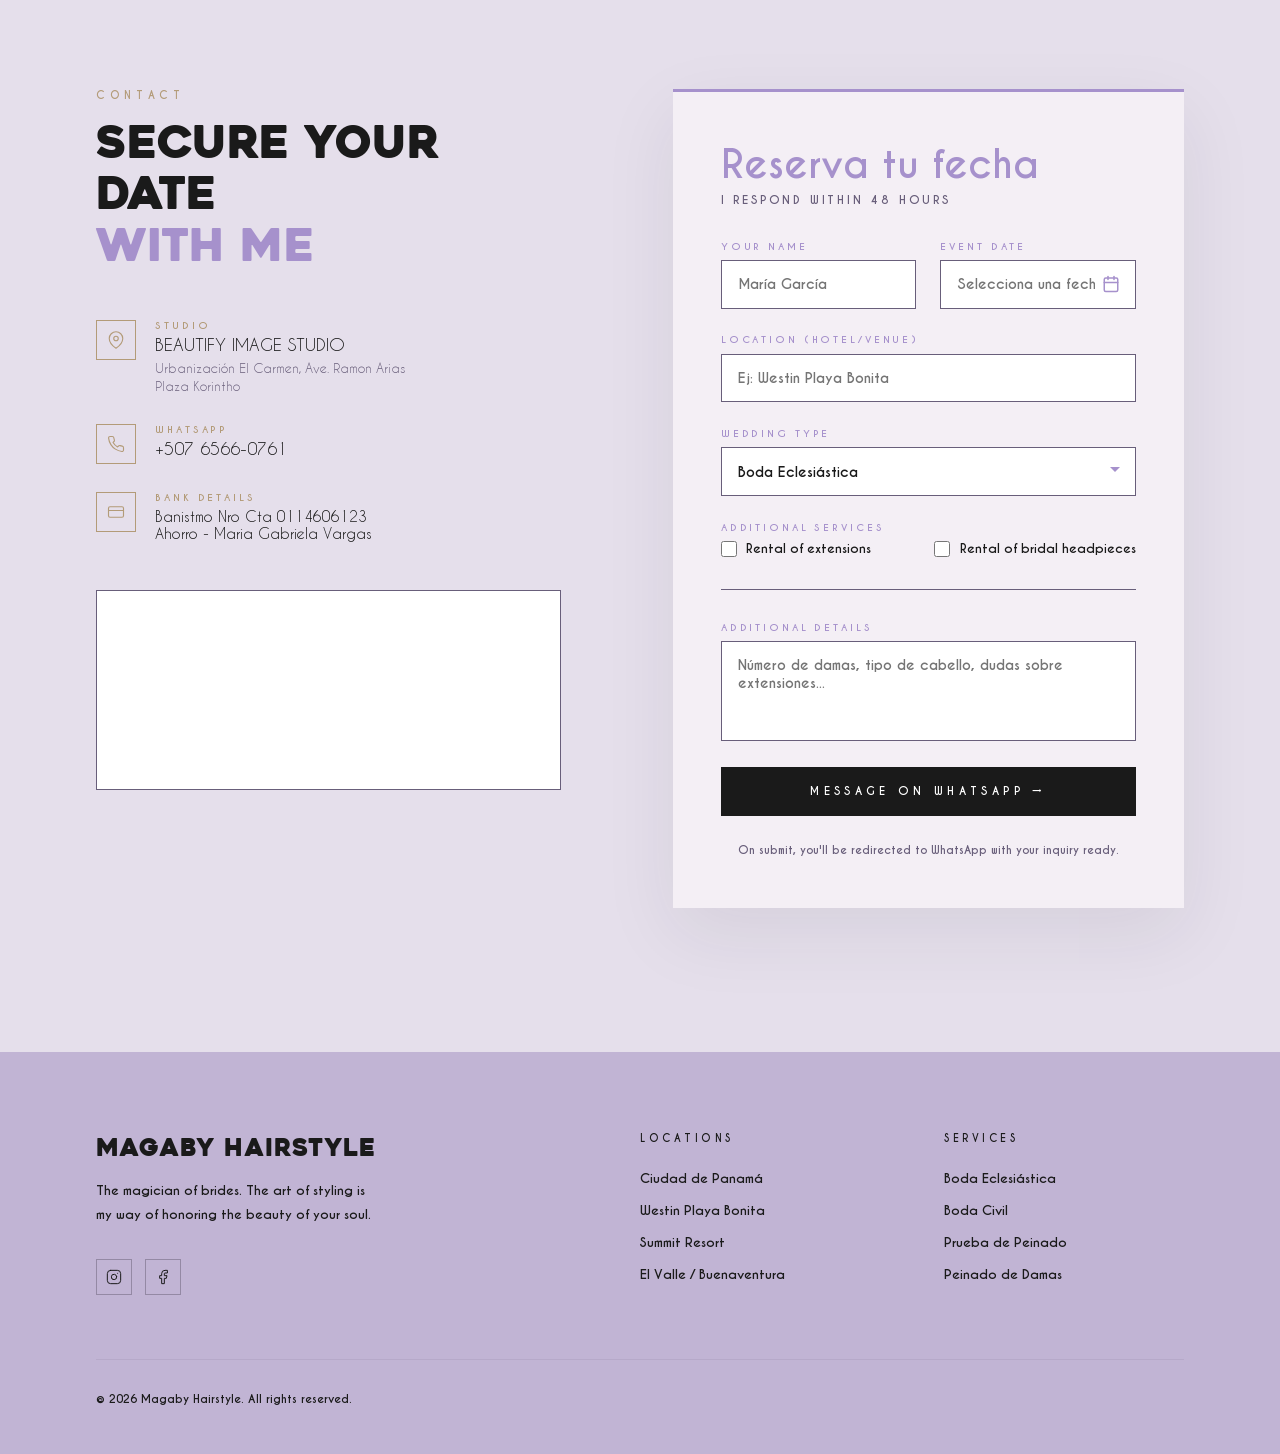
==== commit a72ef84e: "adsasdads" ====
--- a/index.html
+++ b/index.html
@@ -233,13 +233,6 @@
       <h2 class="section-title reveal reveal-delay-1" data-i18n-html data-es="Magia en<br><em>cada detalle</em>" data-en="Magic in<br><em>every detail</em>">Magia en<br><em>cada detalle</em></h2>
     </div>
 
-    <div class="gallery-filters reveal">
-      <button class="filter-btn active" data-filter="all" data-i18n data-es="Todos" data-en="All">Todos</button>
-      <button class="filter-btn" data-filter="eclesiastico" data-i18n data-es="Eclesiástica" data-en="Church">Eclesiástica</button>
-      <button class="filter-btn" data-filter="civil" data-i18n data-es="Civil & Exteriores" data-en="Civil & Outdoor">Civil & Exteriores</button>
-      <button class="filter-btn" data-filter="hindu" data-i18n data-es="Hindú" data-en="Hindu">Hindú</button>
-      <button class="filter-btn" data-filter="china" data-i18n data-es="China" data-en="Chinese">China</button>
-    </div>
 
     <div class="gallery-grid" id="galleryGrid">
       <div class="gallery-item reveal" data-category="civil">
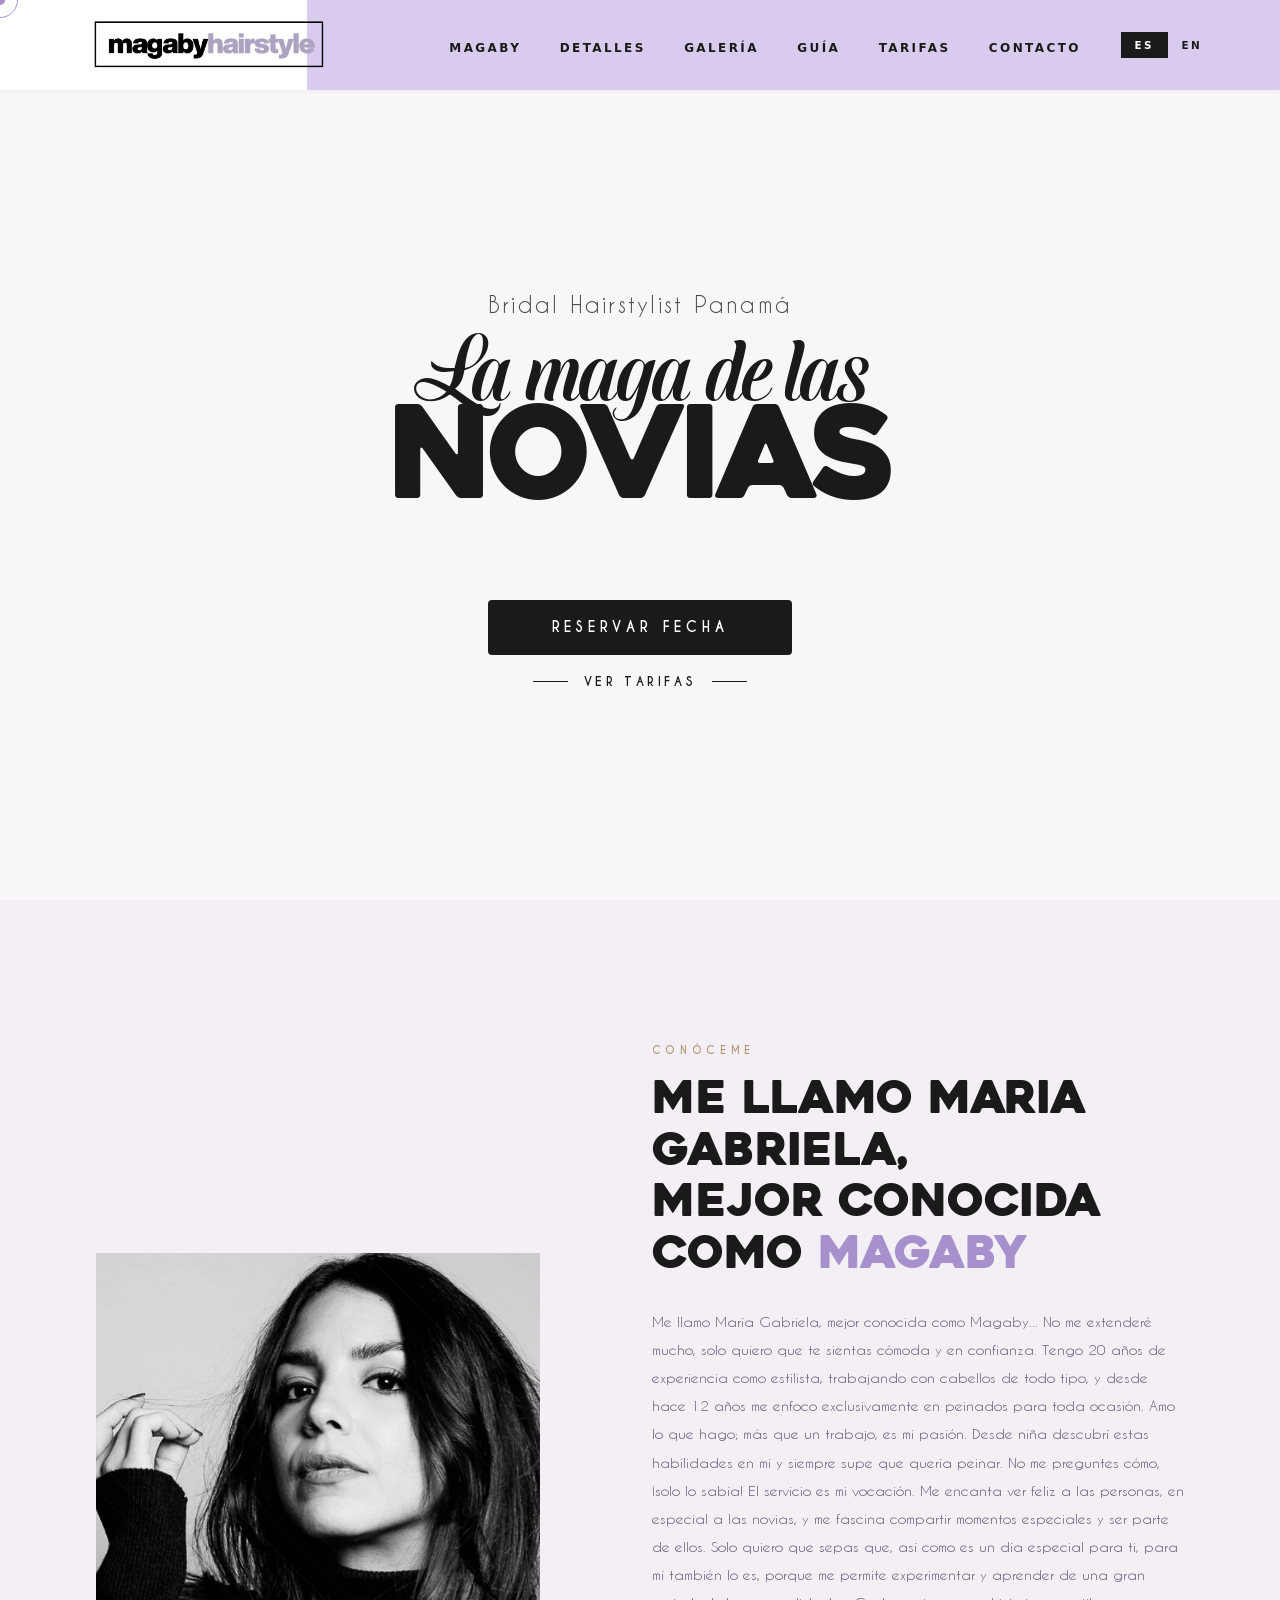
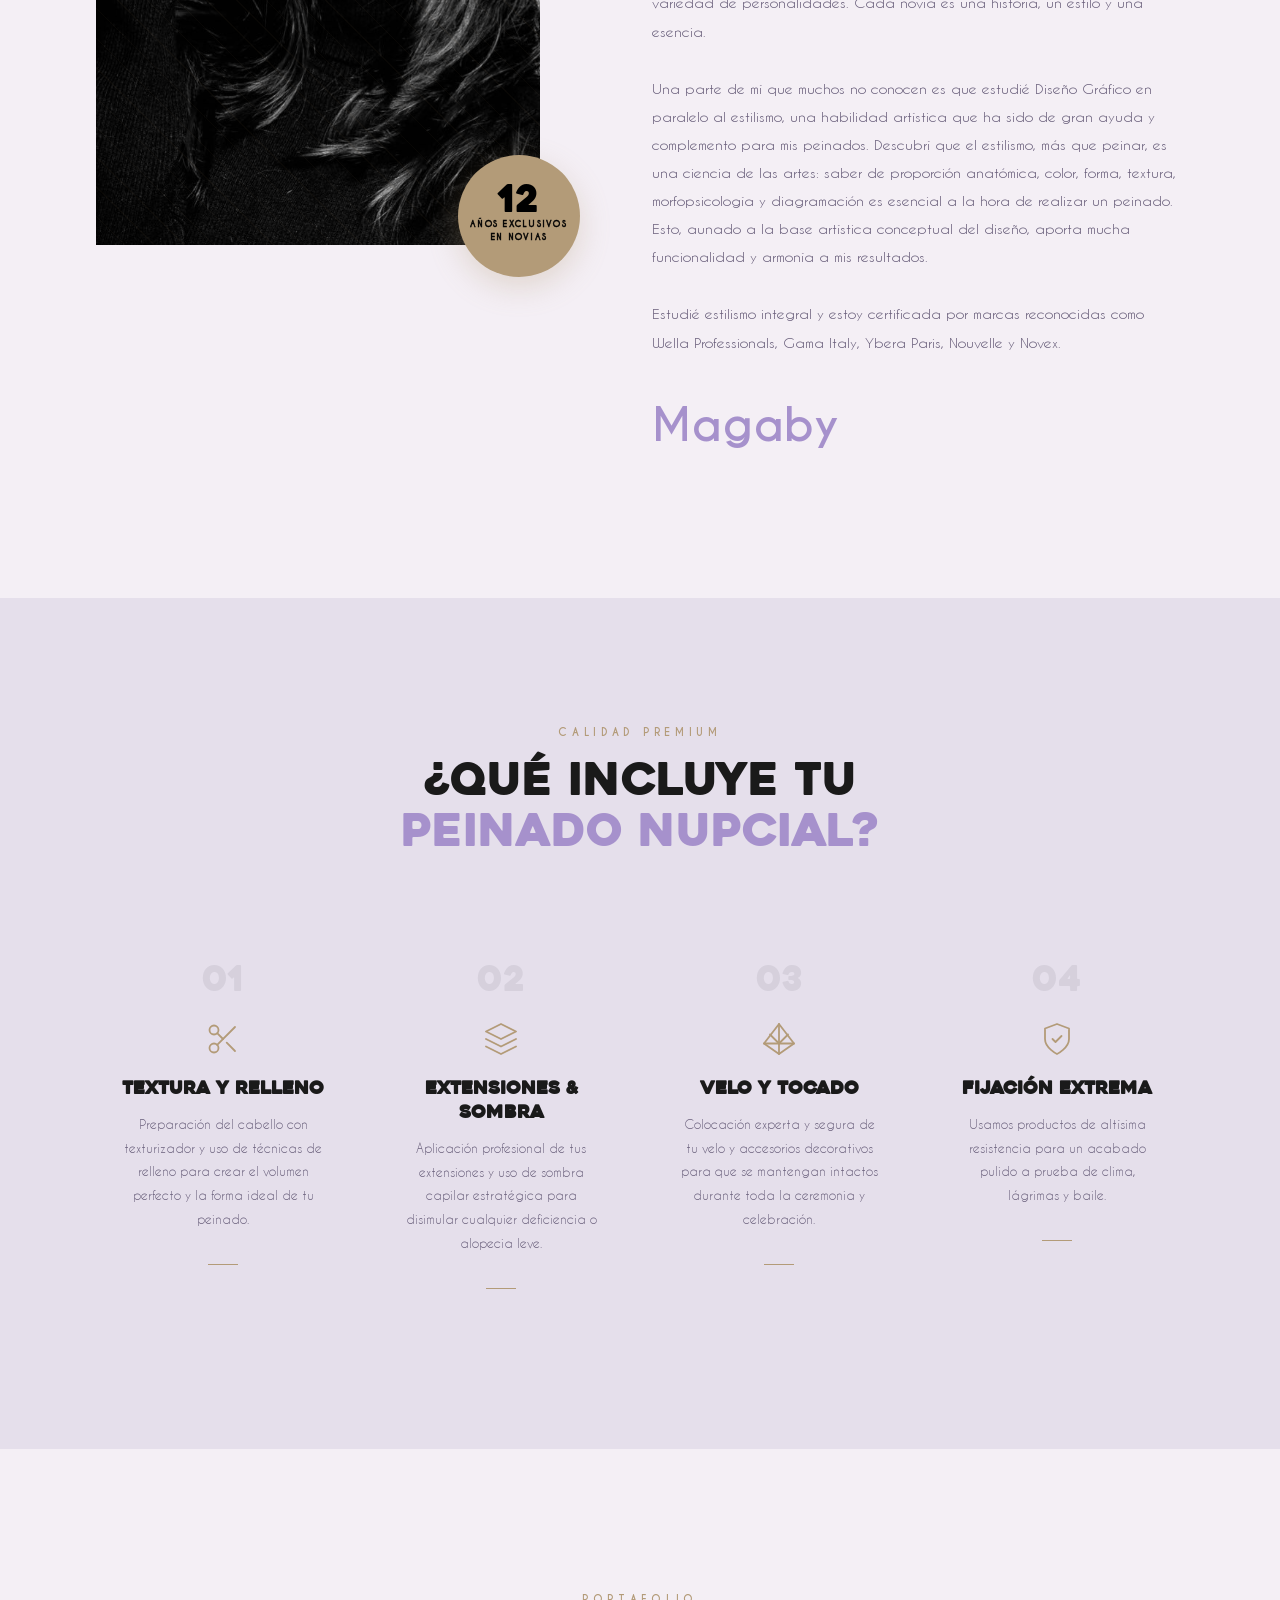
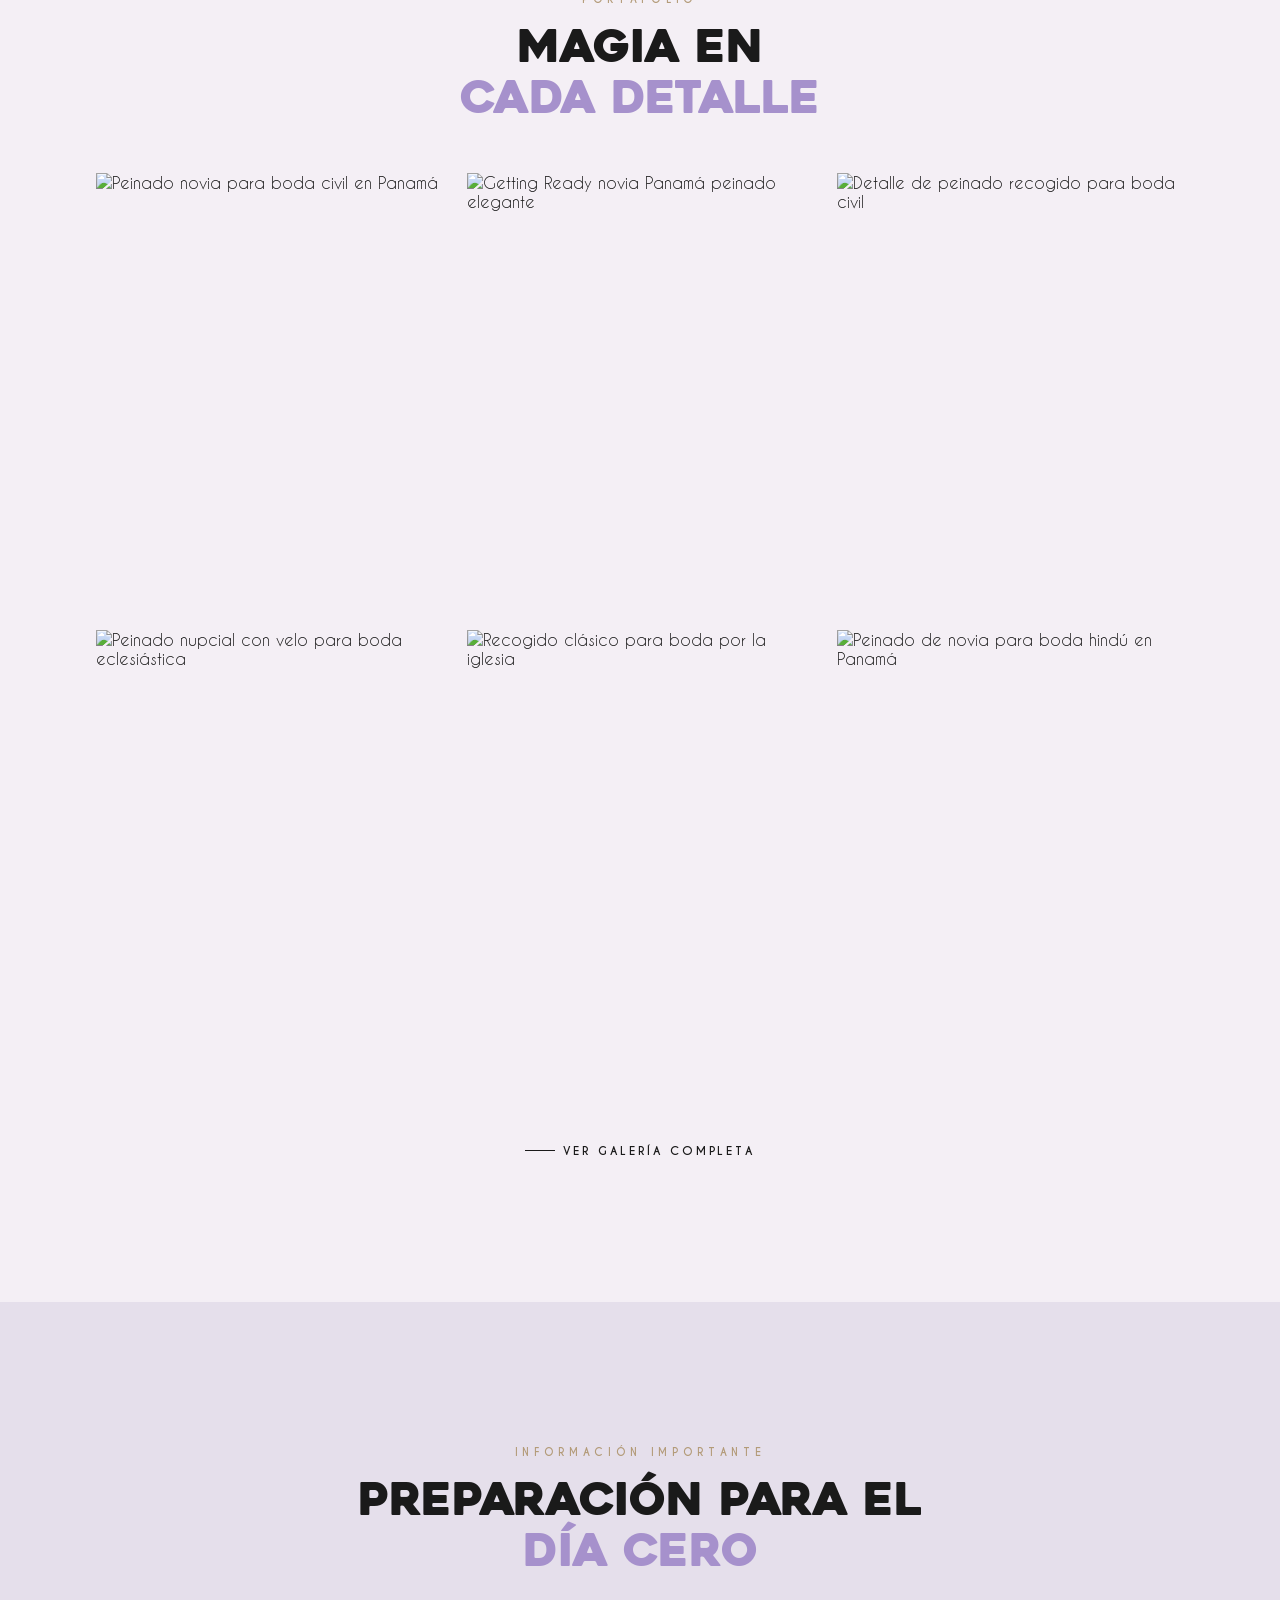
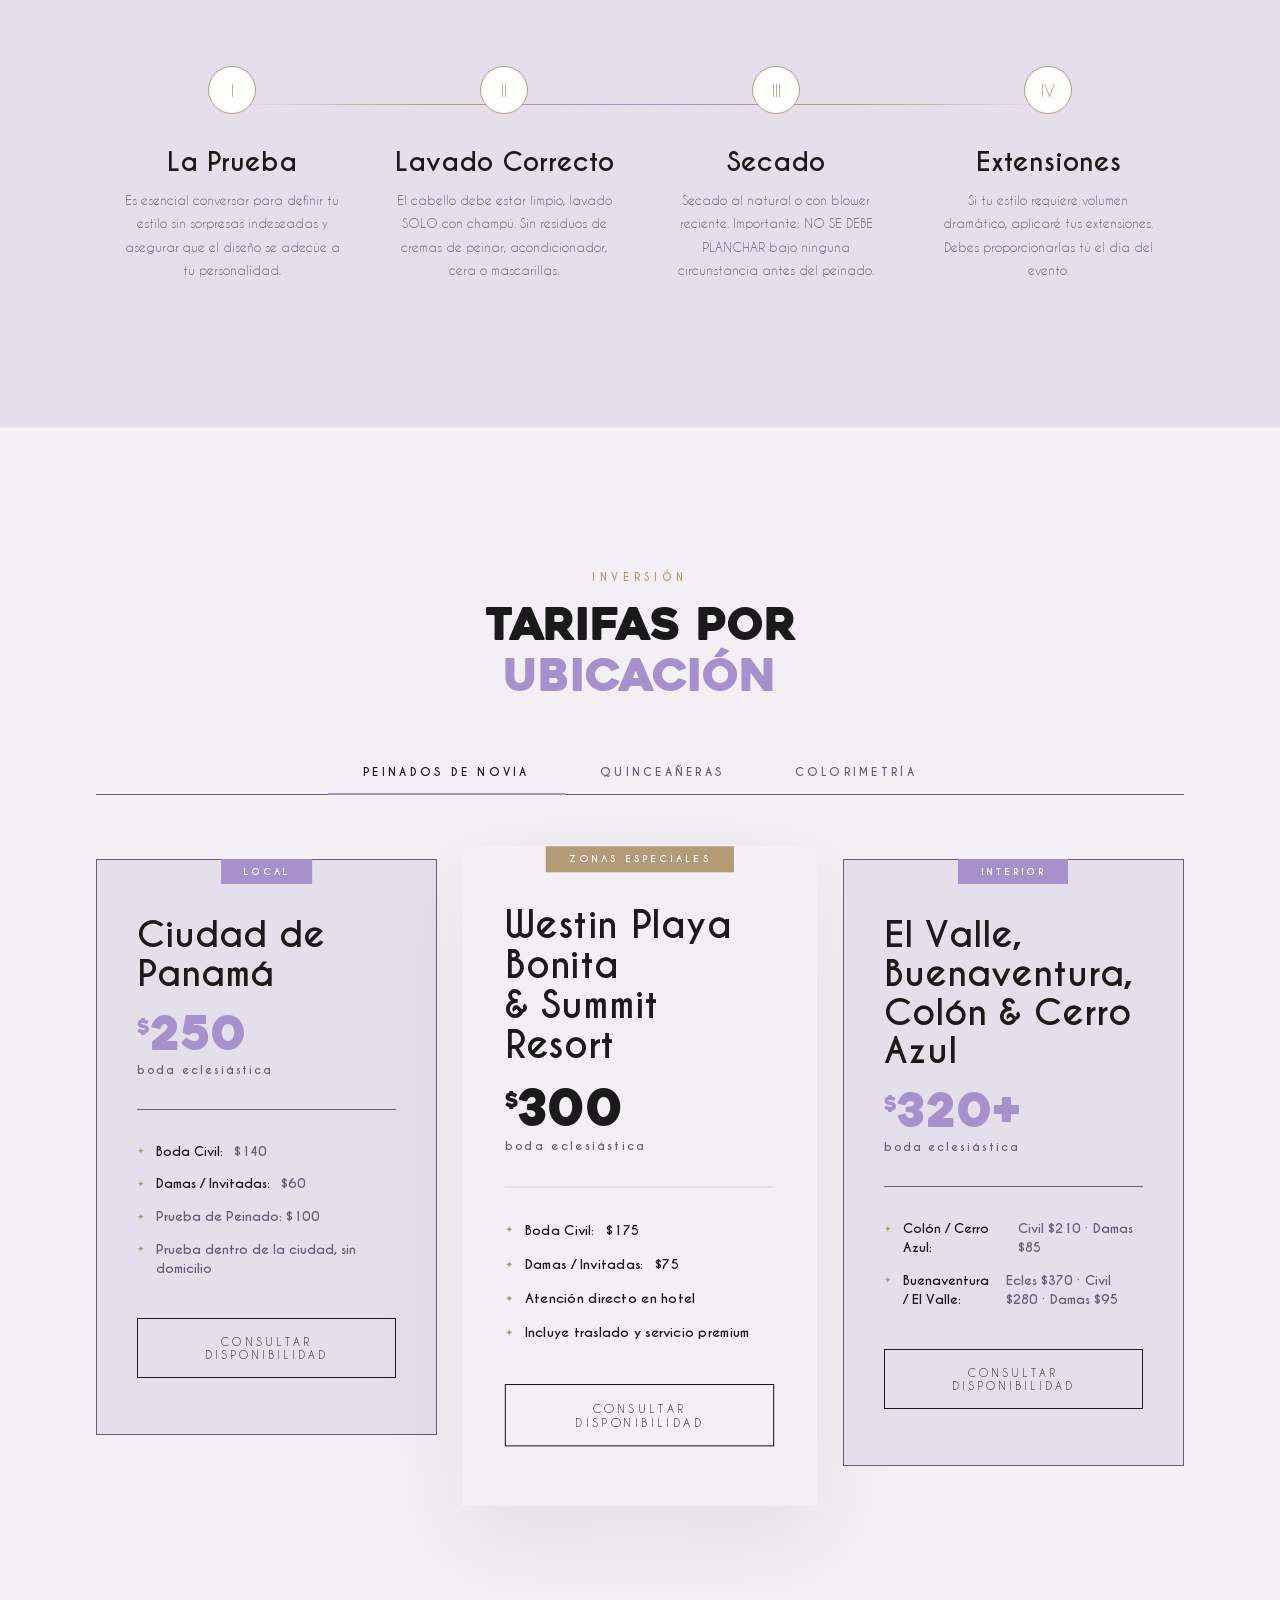
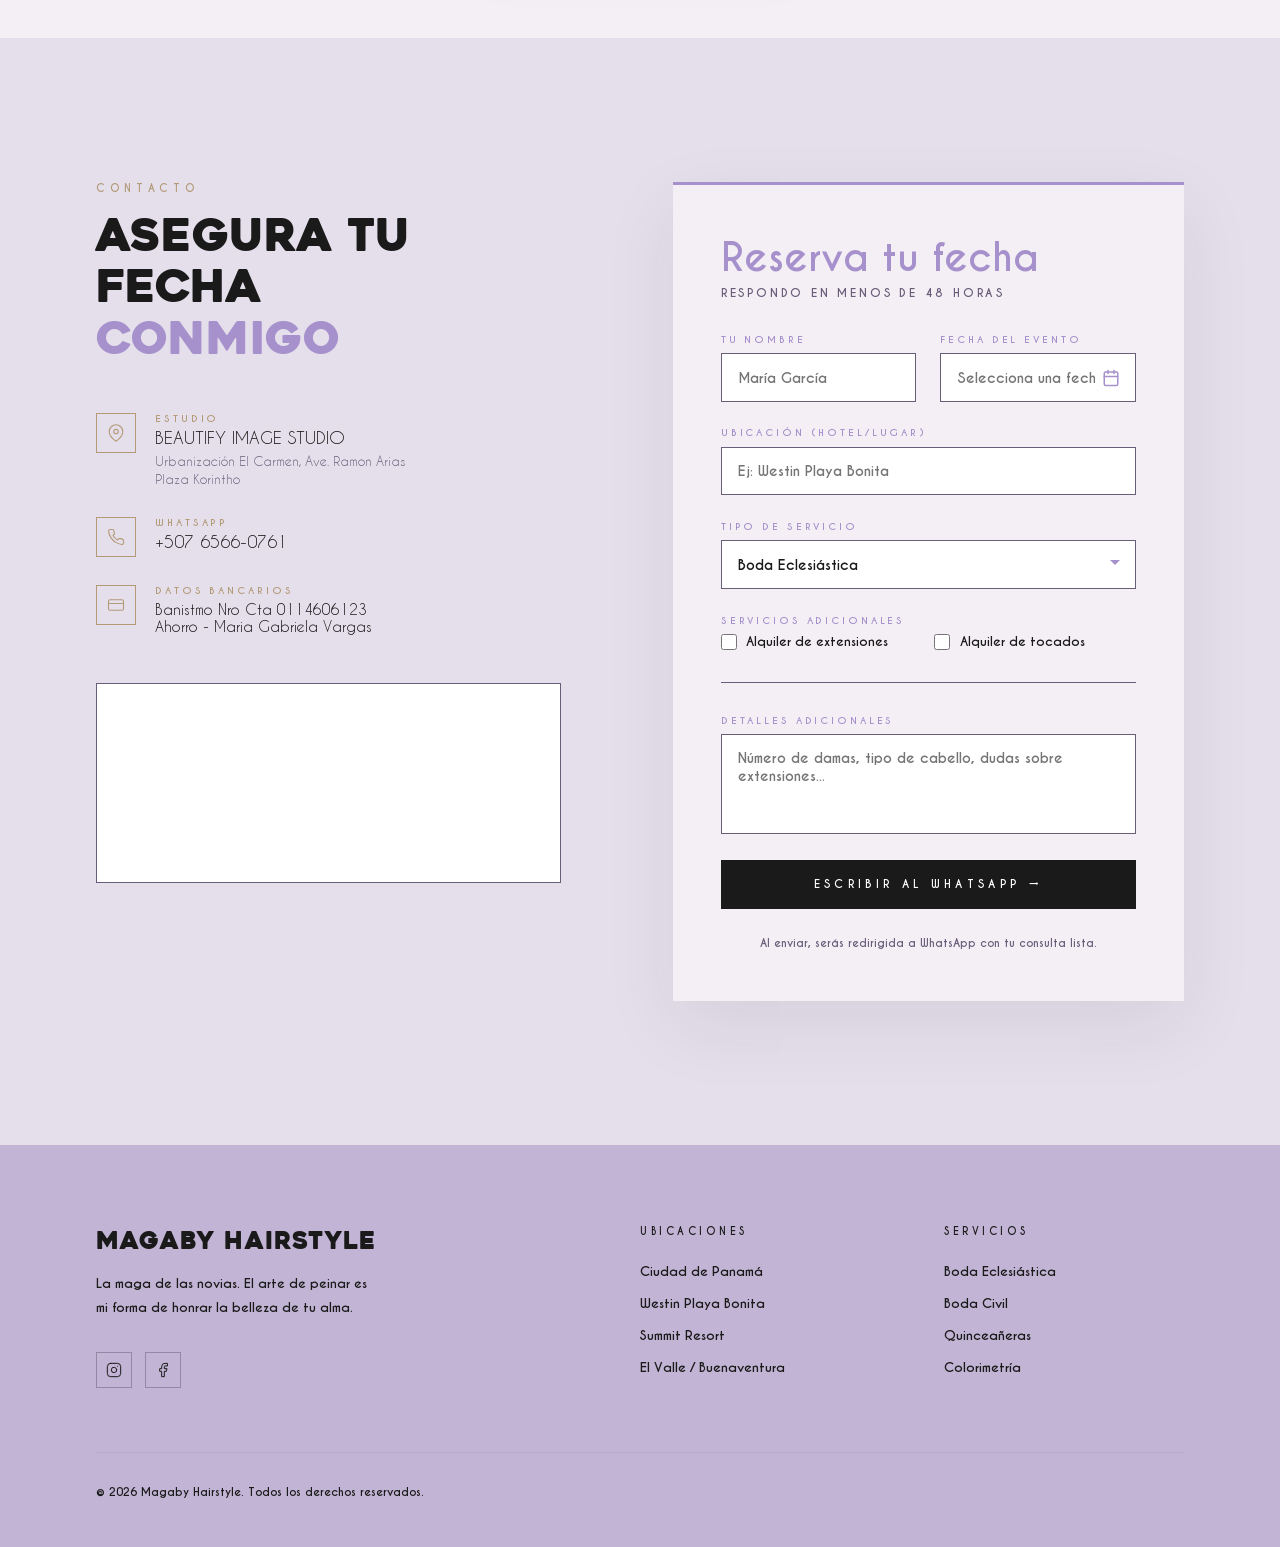
==== commit d5f0c525: "asdasdads" ====
--- a/index.html
+++ b/index.html
@@ -11,6 +11,10 @@
   <meta name="keywords" content="peinados de novia, bridal hair panama, destination wedding panama, estilista nupcial, Magaby Hairstyle, boda en playa bonita panama, buenaventura weddings, peinado de novia panama">
   <meta name="author" content="Maria Gabriela Vargas - Magaby Hairstyle">
   <link rel="canonical" href="https://magabyhairstyle.com/">
+
+  <link rel="alternate" hreflang="es" href="https://magabyhairstyle.com/" />
+  <link rel="alternate" hreflang="en" href="https://magabyhairstyle.com/en/" />
+  <link rel="alternate" hreflang="x-default" href="https://magabyhairstyle.com/" />
 
   <meta property="og:title" content="Magaby Hairstyle | Estilista de Novias en Panamá">
   <meta property="og:description" content="Especialista en peinados nupciales y bodas de destino en Panamá. Asegura tu fecha para lucir espectacular en tu día cero.">
@@ -44,11 +48,8 @@
   </script>
 
   <link rel="icon" href="/images/web.png?v=2" sizes="96x96" type="image/png">
-
   <link href="https://fonts.googleapis.com/css2?family=Cormorant+Garamond:wght@400;500;600&display=swap" rel="stylesheet">
-  
   <link rel="stylesheet" href="https://cdn.jsdelivr.net/npm/flatpickr/dist/flatpickr.min.css">
-  
   <link rel="stylesheet" href="styles.css">
 </head>
 
@@ -59,9 +60,7 @@
 
   <div class="loader" id="loader">
     <div class="loader-text">
-      <span style="animation-delay:.1s">M</span><span style="animation-delay:.15s">a</span><span
-        style="animation-delay:.2s">g</span><span style="animation-delay:.25s">a</span><span
-        style="animation-delay:.3s">b</span><span style="animation-delay:.35s">y</span>
+      <span style="animation-delay:.1s">M</span><span style="animation-delay:.15s">a</span><span style="animation-delay:.2s">g</span><span style="animation-delay:.25s">a</span><span style="animation-delay:.3s">b</span><span style="animation-delay:.35s">y</span>
     </div>
     <div class="loader-line"></div>
     <div class="loader-sub" id="loaderSub">La maga de las novias</div>
@@ -74,16 +73,16 @@
         <line x1="6" y1="6" x2="18" y2="18"></line>
       </svg>
     </button>
-    <a href="#inicio" data-i18n data-es="Inicio" data-en="Home">Inicio</a>
-    <a href="#sobre-mi" data-i18n data-es="Magaby" data-en="About">Magaby</a>
-    <a href="#servicios" data-i18n data-es="Servicios" data-en="Services">Servicios</a>
-    <a href="galeria.html" data-i18n data-es="Galería" data-en="Gallery">Galería</a>
-    <a href="#guia" data-i18n data-es="La Guía" data-en="The Guide">La Guía</a>
-    <a href="#tarifas" data-i18n data-es="Tarifas" data-en="Rates">Tarifas</a>
-    <a href="#contacto" data-i18n data-es="Contacto" data-en="Contact">Contacto</a>
+    <a href="#inicio">Inicio</a>
+    <a href="#sobre-mi">Magaby</a>
+    <a href="#servicios">Servicios</a>
+    <a href="galeria.html">Galería</a>
+    <a href="#guia">La Guía</a>
+    <a href="#tarifas">Tarifas</a>
+    <a href="#contacto">Contacto</a>
     <div class="mobile-lang">
-      <button class="lang-btn active" data-lang="es">ES</button>
-      <button class="lang-btn" data-lang="en">EN</button>
+      <a href="/" class="lang-btn active">ES</a>
+      <a href="/en/" class="lang-btn">EN</a>
     </div>
   </div>
 
@@ -93,16 +92,16 @@
     </a>
     <div class="nav-right">
       <ul class="nav-links">
-        <li><a href="#sobre-mi" data-i18n data-es="Magaby" data-en="About">Magaby</a></li>
-        <li><a href="#servicios" data-i18n data-es="Detalles" data-en="Details">Detalles</a></li>
-        <li><a href="galeria.html" data-i18n data-es="Galería" data-en="Gallery">Galería</a></li>
-        <li><a href="#guia" data-i18n data-es="Guía" data-en="Guide">Guía</a></li>
-        <li><a href="#tarifas" data-i18n data-es="Tarifas" data-en="Rates">Tarifas</a></li>
-        <li><a href="#contacto" data-i18n data-es="Contacto" data-en="Contact">Contacto</a></li>
+        <li><a href="#sobre-mi">Magaby</a></li>
+        <li><a href="#servicios">Detalles</a></li>
+        <li><a href="galeria.html">Galería</a></li>
+        <li><a href="#guia">Guía</a></li>
+        <li><a href="#tarifas">Tarifas</a></li>
+        <li><a href="#contacto">Contacto</a></li>
       </ul>
       <div class="lang-switch">
-        <button class="lang-btn active" data-lang="es">ES</button>
-        <button class="lang-btn" data-lang="en">EN</button>
+        <a href="/" class="lang-btn active">ES</a>
+        <a href="/en/" class="lang-btn">EN</a>
       </div>
       <button class="hamburger" id="hamburger" aria-label="Menu">
         <span></span><span></span><span></span>
@@ -114,20 +113,22 @@
     <div class="hero-bg-overlay"></div>
     <div class="hero-content">
       
-      <p class="hero-eyebrow-center" data-i18n data-es="Bridal Hairstylist Panamá" data-en="Bridal Hairstylist Panamá">Bridal Hairstylist Panamá</p>
+      <p class="hero-eyebrow-center">Bridal Hairstylist Panamá</p>
       
-      <div class="maga-title-container">
-        <h1 class="maga-title-center">
-          <span class="maga-script" data-i18n data-es="La maga de las" data-en="The magician of">La maga de las</span>
-          <span class="maga-display" data-i18n data-es="NOVIAS" data-en="BRIDES">NOVIAS</span>
-        </h1>
+      <h1 class="sr-only">Estilista y Peinados de Novia en Panamá - Magaby Hairstyle</h1>
+      
+      <div class="maga-title-container" aria-hidden="true">
+        <div class="maga-title-center">
+          <span class="maga-script">La maga de las</span>
+          <span class="maga-display">NOVIAS</span>
+        </div>
       </div>
       
       <div class="hero-cta-center">
-        <a href="#contacto" class="btn-dark" data-i18n data-es="RESERVAR FECHA" data-en="BOOK DATE">RESERVAR FECHA</a>
+        <a href="#contacto" class="btn-dark">RESERVAR FECHA</a>
         <div class="rates-wrapper">
           <span class="line"></span>
-          <a href="#tarifas" class="btn-rates" data-i18n data-es="VER TARIFAS" data-en="VIEW RATES">VER TARIFAS</a>
+          <a href="#tarifas" class="btn-rates">VER TARIFAS</a>
           <span class="line"></span>
         </div>
       </div>
@@ -139,31 +140,23 @@
     <div class="about-left reveal">
       <div class="about-img-frame">
         <div class="about-img-inner"></div>
-        <img src="images/1.jpg" alt="Maria Gabriela" style="position: absolute; inset: 0; width: 100%; height: 100%; object-fit: cover; z-index: 1;">
+        <img src="images/1.jpg" alt="Maria Gabriela Vargas Estilista" style="position: absolute; inset: 0; width: 100%; height: 100%; object-fit: cover; z-index: 1;">
       </div>
       <div class="about-badge">
         <div class="about-badge-num">12</div>
-        <div class="about-badge-text" data-i18n data-es="años exclusivos en novias" data-en="years exclusive in bridal">años exclusivos en novias</div>
+        <div class="about-badge-text">años exclusivos en novias</div>
       </div>
     </div>
     <div class="about-right">
-      <p class="section-eyebrow reveal" data-i18n data-es="Conóceme" data-en="Get to know me">Conóceme</p>
-      <h2 class="section-title reveal reveal-delay-1" data-i18n-html
-        data-es="Me llamo Maria Gabriela,<br>mejor conocida como <em>Magaby</em>"
-        data-en="My name is Maria Gabriela,<br>better known as <em>Magaby</em>">Me llamo Maria Gabriela,<br>mejor conocida como <em>Magaby</em></h2>
-      <p class="about-text reveal reveal-delay-2" data-i18n
-        data-es="Me llamo María Gabriela, mejor conocida como Magaby... No me extenderé mucho, solo quiero que te sientas cómoda y en confianza. Tengo 20 años de experiencia como estilista, trabajando con cabellos de todo tipo, y desde hace 12 años me enfoco exclusivamente en peinados para toda ocasión. Amo lo que hago; más que un trabajo, es mi pasión. Desde niña descubrí estas habilidades en mí y siempre supe que quería peinar. No me preguntes cómo, ¡solo lo sabía! El servicio es mi vocación. Me encanta ver feliz a las personas, en especial a las novias, y me fascina compartir momentos especiales y ser parte de ellos. Solo quiero que sepas que, así como es un día especial para ti, para mí también lo es, porque me permite experimentar y aprender de una gran variedad de personalidades. Cada novia es una historia, un estilo y una esencia."
-        data-en="My name is María Gabriela, better known as Magaby... I won't go on for too long; I just want you to feel comfortable and confident. I have 20 years of experience as a hair stylist, working with all hair types, and for the last 12 years, I have focused exclusively on event styling. I love what I do; more than a job, it's my passion. Since I was a little girl, I discovered these skills within myself and always knew I wanted to style hair. Don't ask me how, I just knew it! Service is my calling. I love making people happy, especially brides, and I am thrilled to share special moments and be a part of them. Just as it is a special day for you, it is also special for me, because it allows me to experience and learn from a great variety of personalities. Every bride is a story, a style, and an essence.">
+      <p class="section-eyebrow reveal">Conóceme</p>
+      <h2 class="section-title reveal reveal-delay-1">Me llamo Maria Gabriela,<br>mejor conocida como <em>Magaby</em></h2>
+      <p class="about-text reveal reveal-delay-2">
         Me llamo María Gabriela, mejor conocida como Magaby... No me extenderé mucho, solo quiero que te sientas cómoda y en confianza. Tengo 20 años de experiencia como estilista, trabajando con cabellos de todo tipo, y desde hace 12 años me enfoco exclusivamente en peinados para toda ocasión. Amo lo que hago; más que un trabajo, es mi pasión. Desde niña descubrí estas habilidades en mí y siempre supe que quería peinar. No me preguntes cómo, ¡solo lo sabía! El servicio es mi vocación. Me encanta ver feliz a las personas, en especial a las novias, y me fascina compartir momentos especiales y ser parte de ellos. Solo quiero que sepas que, así como es un día especial para ti, para mí también lo es, porque me permite experimentar y aprender de una gran variedad de personalidades. Cada novia es una historia, un estilo y una esencia.
       </p>
-      <p class="about-text reveal reveal-delay-2" data-i18n
-        data-es="Una parte de mí que muchos no conocen es que estudié Diseño Gráfico en paralelo al estilismo, una habilidad artística que ha sido de gran ayuda y complemento para mis peinados. Descubrí que el estilismo, más que peinar, es una ciencia de las artes: saber de proporción anatómica, color, forma, textura, morfopsicología y diagramación es esencial a la hora de realizar un peinado. Esto, aunado a la base artística conceptual del diseño, aporta mucha funcionalidad y armonía a mis resultados."
-        data-en="A part of me that many don't know is that I studied Graphic Design alongside hair styling, an artistic skill that has been a great help and complement to my hairstyles. I discovered that styling, more than just doing hair, is a science of the arts: understanding anatomical proportion, color, shape, texture, morphopsychology, and layout is essential when creating a hairstyle. This, coupled with my conceptual artistic design background, brings a lot of functionality and harmony to my results.">
+      <p class="about-text reveal reveal-delay-2">
         Una parte de mí que muchos no conocen es que estudié Diseño Gráfico en paralelo al estilismo, una habilidad artística que ha sido de gran ayuda y complemento para mis peinados. Descubrí que el estilismo, más que peinar, es una ciencia de las artes: saber de proporción anatómica, color, forma, textura, morfopsicología y diagramación es esencial a la hora de realizar un peinado. Esto, aunado a la base artística conceptual del diseño, aporta mucha funcionalidad y armonía a mis resultados.
       </p>
-      <p class="about-text reveal reveal-delay-4" data-i18n
-        data-es="Estudié estilismo integral y estoy certificada por marcas reconocidas como Wella Professionals, Gama Italy, Ybera Paris, Nouvelle y Novex."
-        data-en="I studied comprehensive hair styling and am certified by renowned brands such as Wella Professionals, Gama Italy, Ybera Paris, Nouvelle, and Novex.">
+      <p class="about-text reveal reveal-delay-4">
         Estudié estilismo integral y estoy certificada por marcas reconocidas como Wella Professionals, Gama Italy, Ybera Paris, Nouvelle y Novex.
       </p>
       <div class="about-signature reveal reveal-delay-4">Magaby</div>
@@ -172,10 +165,8 @@
 
   <section class="services" id="servicios">
     <div class="services-header">
-      <p class="section-eyebrow reveal" data-i18n data-es="Calidad Premium" data-en="Premium Quality">Calidad Premium</p>
-      <h2 class="section-title reveal reveal-delay-1" data-i18n-html
-        data-es="¿Qué incluye tu<br><em>peinado nupcial?</em>"
-        data-en="What does your<br><em>bridal styling</em> include?">¿Qué incluye tu<br><em>peinado nupcial?</em></h2>
+      <p class="section-eyebrow reveal">Calidad Premium</p>
+      <h2 class="section-title reveal reveal-delay-1">¿Qué incluye tu<br><em>peinado nupcial?</em></h2>
     </div>
     <div class="services-grid">
       <div class="service-card reveal">
@@ -187,8 +178,8 @@
           <line x1="14.47" y1="14.48" x2="20" y2="20"/>
           <line x1="8.12" y1="8.12" x2="12" y2="12"/>
         </svg>
-        <h3 class="service-title" data-i18n data-es="Textura y Relleno" data-en="Texture & Filling">Textura y Relleno</h3>
-        <p class="service-desc" data-i18n data-es="Preparación del cabello con texturizador y uso de técnicas de relleno para crear el volumen perfecto y la forma ideal de tu peinado." data-en="Hair preparation with texturizer and filling techniques to create the perfect volume and ideal shape for your hairstyle.">Preparación del cabello con texturizador y uso de técnicas de relleno.</p>
+        <h3 class="service-title">Textura y Relleno</h3>
+        <p class="service-desc">Preparación del cabello con texturizador y uso de técnicas de relleno para crear el volumen perfecto y la forma ideal de tu peinado.</p>
         <div class="service-line"></div>
       </div>
       <div class="service-card reveal reveal-delay-1">
@@ -198,8 +189,8 @@
           <polyline points="2 12 12 17 22 12"/>
           <polyline points="2 17 12 22 22 17"/>
         </svg>
-        <h3 class="service-title" data-i18n data-es="Extensiones & Sombra" data-en="Extensions & Shadow">Extensiones & Sombra</h3>
-        <p class="service-desc" data-i18n data-es="Aplicación profesional de tus extensiones y uso de sombra capilar estratégica para disimular cualquier deficiencia o alopecia leve." data-en="Professional application of your extensions and strategic capillary shadow to conceal any light deficiencies or alopecia.">Aplicación profesional de tus extensiones y uso de sombra capilar.</p>
+        <h3 class="service-title">Extensiones & Sombra</h3>
+        <p class="service-desc">Aplicación profesional de tus extensiones y uso de sombra capilar estratégica para disimular cualquier deficiencia o alopecia leve.</p>
         <div class="service-line"></div>
       </div>
       <div class="service-card reveal reveal-delay-2">
@@ -210,8 +201,8 @@
           <path d="M12 2v20"/>
           <path d="M6 9l6 6 6-6"/>
         </svg>
-        <h3 class="service-title" data-i18n data-es="Velo y Tocado" data-en="Veil & Headpiece">Velo y Tocado</h3>
-        <p class="service-desc" data-i18n data-es="Colocación experta y segura de tu velo y accesorios para que se mantengan intactos durante toda la ceremonia y celebración." data-en="Expert and secure placement of your veil and accessories so they remain intact throughout the ceremony and celebration.">Colocación experta y segura de tu velo y accesorios decorativos.</p>
+        <h3 class="service-title">Velo y Tocado</h3>
+        <p class="service-desc">Colocación experta y segura de tu velo y accesorios decorativos para que se mantengan intactos durante toda la ceremonia y celebración.</p>
         <div class="service-line"></div>
       </div>
       <div class="service-card reveal">
@@ -220,8 +211,8 @@
           <path d="M12 22s8-4 8-10V5l-8-3-8 3v7c0 6 8 10 8 10z"/>
           <path d="M9 12l2 2 4-4"/>
         </svg>
-        <h3 class="service-title" data-i18n data-es="Fijación Extrema" data-en="Extreme Hold">Fijación Extrema</h3>
-        <p class="service-desc" data-i18n data-es="A diferencia de un peinado general, usamos productos de altísima resistencia para un acabado pulido a prueba de clima, lágrimas y baile." data-en="Unlike regular styling, we use extremely high-resistance products for a polished finish that is weather, tear, and dance-proof.">Usamos productos de altísima resistencia para un acabado a prueba de todo.</p>
+        <h3 class="service-title">Fijación Extrema</h3>
+        <p class="service-desc">Usamos productos de altísima resistencia para un acabado pulido a prueba de clima, lágrimas y baile.</p>
         <div class="service-line"></div>
       </div>
     </div>
@@ -229,162 +220,159 @@
 
   <section class="gallery" id="galeria">
     <div class="gallery-header">
-      <p class="section-eyebrow reveal" style="color:var(--gold)" data-i18n data-es="Portafolio" data-en="Portfolio">Portafolio</p>
-      <h2 class="section-title reveal reveal-delay-1" data-i18n-html data-es="Magia en<br><em>cada detalle</em>" data-en="Magic in<br><em>every detail</em>">Magia en<br><em>cada detalle</em></h2>
-    </div>
-
+      <p class="section-eyebrow reveal" style="color:var(--gold)">Portafolio</p>
+      <h2 class="section-title reveal reveal-delay-1">Magia en<br><em>cada detalle</em></h2>
+    </div>
 
     <div class="gallery-grid" id="galleryGrid">
       <div class="gallery-item reveal" data-category="civil">
-        <img src="https://magabyhairstyle.com/images/novias/1.jpg" alt="Peinado Boda Civil" loading="lazy">
+        <img src="https://magabyhairstyle.com/images/novias/1.jpg" alt="Peinado novia para boda civil en Panamá" loading="lazy">
         <div class="gallery-overlay"><svg viewBox="0 0 24 24" fill="none" stroke="currentColor" stroke-width="1.5"><circle cx="11" cy="11" r="8"></circle><line x1="21" y1="21" x2="16.65" y2="16.65"></line><line x1="11" y1="8" x2="11" y2="14"></line><line x1="8" y1="11" x2="14" y2="11"></line></svg></div>
-        <span class="gallery-cat-tag" data-i18n data-es="Civil" data-en="Civil">Civil</span>
+        <span class="gallery-cat-tag">Civil</span>
       </div>
       <div class="gallery-item reveal" data-category="civil">
-        <img src="https://magabyhairstyle.com/images/novias/17.jpg" alt="Getting Ready Novia" loading="lazy">
+        <img src="https://magabyhairstyle.com/images/novias/17.jpg" alt="Getting Ready novia Panamá peinado elegante" loading="lazy">
         <div class="gallery-overlay"><svg viewBox="0 0 24 24" fill="none" stroke="currentColor" stroke-width="1.5"><circle cx="11" cy="11" r="8"></circle><line x1="21" y1="21" x2="16.65" y2="16.65"></line><line x1="11" y1="8" x2="11" y2="14"></line><line x1="8" y1="11" x2="14" y2="11"></line></svg></div>
-        <span class="gallery-cat-tag" data-i18n data-es="Civil" data-en="Civil">Civil</span>
+        <span class="gallery-cat-tag">Civil</span>
       </div>
       <div class="gallery-item reveal" data-category="civil">
-        <img src="https://magabyhairstyle.com/images/novias/23.jpg" alt="Detalle peinado novia" loading="lazy">
+        <img src="https://magabyhairstyle.com/images/novias/23.jpg" alt="Detalle de peinado recogido para boda civil" loading="lazy">
         <div class="gallery-overlay"><svg viewBox="0 0 24 24" fill="none" stroke="currentColor" stroke-width="1.5"><circle cx="11" cy="11" r="8"></circle><line x1="21" y1="21" x2="16.65" y2="16.65"></line><line x1="11" y1="8" x2="11" y2="14"></line><line x1="8" y1="11" x2="14" y2="11"></line></svg></div>
-        <span class="gallery-cat-tag" data-i18n data-es="Civil" data-en="Civil">Civil</span>
+        <span class="gallery-cat-tag">Civil</span>
       </div>
       <div class="gallery-item reveal" data-category="eclesiastico">
-        <img src="https://magabyhairstyle.com/images/novias/14.jpg" alt="Peinado Boda Eclesiástica" loading="lazy">
+        <img src="https://magabyhairstyle.com/images/novias/14.jpg" alt="Peinado nupcial con velo para boda eclesiástica" loading="lazy">
         <div class="gallery-overlay"><svg viewBox="0 0 24 24" fill="none" stroke="currentColor" stroke-width="1.5"><circle cx="11" cy="11" r="8"></circle><line x1="21" y1="21" x2="16.65" y2="16.65"></line><line x1="11" y1="8" x2="11" y2="14"></line><line x1="8" y1="11" x2="14" y2="11"></line></svg></div>
-        <span class="gallery-cat-tag" data-i18n data-es="Eclesiástica" data-en="Church">Eclesiástica</span>
+        <span class="gallery-cat-tag">Eclesiástica</span>
       </div>
       <div class="gallery-item reveal" data-category="eclesiastico">
-        <img src="https://magabyhairstyle.com/images/novias/30.jpg" alt="Peinado Boda Eclesiástica" loading="lazy">
+        <img src="https://magabyhairstyle.com/images/novias/30.jpg" alt="Recogido clásico para boda por la iglesia" loading="lazy">
         <div class="gallery-overlay"><svg viewBox="0 0 24 24" fill="none" stroke="currentColor" stroke-width="1.5"><circle cx="11" cy="11" r="8"></circle><line x1="21" y1="21" x2="16.65" y2="16.65"></line><line x1="11" y1="8" x2="11" y2="14"></line><line x1="8" y1="11" x2="14" y2="11"></line></svg></div>
-        <span class="gallery-cat-tag" data-i18n data-es="Eclesiástica" data-en="Church">Eclesiástica</span>
+        <span class="gallery-cat-tag">Eclesiástica</span>
       </div>
       <div class="gallery-item reveal" data-category="hindu">
-        <img src="https://magabyhairstyle.com/images/novias/32.jpg" alt="Peinado Boda Hindú" loading="lazy">
+        <img src="https://magabyhairstyle.com/images/novias/32.jpg" alt="Peinado de novia para boda hindú en Panamá" loading="lazy">
         <div class="gallery-overlay"><svg viewBox="0 0 24 24" fill="none" stroke="currentColor" stroke-width="1.5"><circle cx="11" cy="11" r="8"></circle><line x1="21" y1="21" x2="16.65" y2="16.65"></line><line x1="11" y1="8" x2="11" y2="14"></line><line x1="8" y1="11" x2="14" y2="11"></line></svg></div>
-        <span class="gallery-cat-tag" data-i18n data-es="Hindú" data-en="Hindu">Civil</span>
+        <span class="gallery-cat-tag">Hindú</span>
       </div>
     </div>
 
     <div style="text-align:center;margin-top:4.5rem;" class="reveal">
       <a href="galeria.html" class="btn-ghost" style="display:inline-flex;justify-content:center;color:var(--text-dark);">
-        <span data-i18n data-es="Ver galería completa" data-en="View full gallery">Ver galería completa</span>
+        <span>Ver galería completa</span>
       </a>
     </div>
   </section>
 
   <section class="process" id="guia">
     <div class="process-header">
-      <p class="section-eyebrow reveal" data-i18n data-es="Información Importante" data-en="Important Information">Información Importante</p>
-      <h2 class="section-title reveal reveal-delay-1" data-i18n-html data-es="Preparación para el<br><em>Día Cero</em>" data-en="Preparation for<br><em>Day Zero</em>">Preparación para el<br><em>Día Cero</em></h2>
+      <p class="section-eyebrow reveal">Información Importante</p>
+      <h2 class="section-title reveal reveal-delay-1">Preparación para el<br><em>Día Cero</em></h2>
     </div>
     <div class="process-steps">
       <div class="process-step reveal">
         <div class="step-circle">I</div>
-        <h3 class="step-title" data-i18n data-es="La Prueba" data-en="The Trial">La Prueba</h3>
-        <p class="step-desc" data-i18n data-es="Es esencial conversar para define tu estilo. La prueba evita sorpresas indeseadas y asegura que el diseño se adecúe a tu personalidad." data-en="It's essential to define your style. The trial prevents unwanted surprises and ensures the design fits your personality perfectly.">Es esencial conversar para define tu estilo sin sorpresas indeseadas.</p>
+        <h3 class="step-title">La Prueba</h3>
+        <p class="step-desc">Es esencial conversar para definir tu estilo sin sorpresas indeseadas y asegurar que el diseño se adecúe a tu personalidad.</p>
       </div>
       <div class="process-step reveal reveal-delay-1">
         <div class="step-circle">II</div>
-        <h3 class="step-title" data-i18n data-es="Lavado Correcto" data-en="Proper Washing">Lavado Correcto</h3>
-        <p class="step-desc" data-i18n data-es="El cabello debe estar totalmente limpio, lavado SOLO con champú. Sin residuos de cremas de peinar, acondicionador, cera o mascarillas." data-en="Hair must be completely clean, washed ONLY with shampoo. No residue of styling creams, conditioner, wax, or masks.">El cabello debe estar limpio, lavado SOLO con champú. Sin acondicionador.</p>
+        <h3 class="step-title">Lavado Correcto</h3>
+        <p class="step-desc">El cabello debe estar limpio, lavado SOLO con champú. Sin residuos de cremas de peinar, acondicionador, cera o mascarillas.</p>
       </div>
       <div class="process-step reveal reveal-delay-2">
         <div class="step-circle">III</div>
-        <h3 class="step-title" data-i18n data-es="Secado" data-en="Drying">Secado</h3>
-        <p class="step-desc" data-i18n data-es="Debes tenerlo secado al natural o con un blower reciente. Importante: NO SE DEBE PLANCHAR bajo ninguna circunstancia antes del peinado." data-en="It should be air-dried or recently blow-dried. Important: IT MUST NOT BE FLAT-IRONED under any circumstances before styling.">Secado al natural o con blower. NO SE DEBE PLANCHAR.</p>
+        <h3 class="step-title">Secado</h3>
+        <p class="step-desc">Secado al natural o con blower reciente. Importante: NO SE DEBE PLANCHAR bajo ninguna circunstancia antes del peinado.</p>
       </div>
       <div class="process-step reveal reveal-delay-3">
         <div class="step-circle">IV</div>
-        <h3 class="step-title" data-i18n data-es="Extensiones" data-en="Extensions">Extensiones</h3>
-        <p class="step-desc" data-i18n data-es="Si tu estilo requiere modulation o volumen dramático, aplicaré tus extensiones. Debes proporcionarlas tú el día del evento." data-en="If your style requiresmodulation or dramatic volume, I will apply your extensions. You must provide them on the day of the event.">Si tu estilo requiere modulation extra, aplicaré las extensiones que me proporciones.</p>
+        <h3 class="step-title">Extensiones</h3>
+        <p class="step-desc">Si tu estilo requiere volumen dramático, aplicaré tus extensiones. Debes proporcionarlas tú el día del evento.</p>
       </div>
     </div>
   </section>
 
   <section class="packages" id="tarifas">
     <div class="packages-header">
-      <p class="section-eyebrow reveal" data-i18n data-es="Inversión" data-en="Investment">Inversión</p>
-      <h2 class="section-title reveal reveal-delay-1" data-i18n-html data-es="Tarifas por<br><em>Ubicación</em>" data-en="Rates by<br><em>Location</em>">Tarifas por<br><em>Ubicación</em></h2>
+      <p class="section-eyebrow reveal">Inversión</p>
+      <h2 class="section-title reveal reveal-delay-1">Tarifas por<br><em>Ubicación</em></h2>
     </div>
 
     <div class="packages-tabs reveal">
-      <button class="pkg-tab active" data-panel="novias" data-i18n data-es="Peinados de Novia" data-en="Bridal Hair">Peinados de Novia</button>
-      <button class="pkg-tab coming-soon" data-panel="maquillaje" data-i18n data-es="Maquillaje" data-en="Makeup">Maquillaje</button>
-      <button class="pkg-tab coming-soon" data-panel="quinces" data-i18n data-es="Quinceañeras" data-en="Quinceaneras">Quinceañeras</button>
+      <button class="pkg-tab active" data-panel="novias">Peinados de Novia</button>
+      <button class="pkg-tab" data-panel="quinces">Quinceañeras</button>
+      <button class="pkg-tab" data-panel="colorimetria">Colorimetría</button>
     </div>
 
     <div class="packages-panel active" id="panel-novias">
       <div class="packages-grid">
         <div class="package-card reveal">
-          <div class="package-badge" style="background:var(--lavender-d)" data-i18n data-es="Local" data-en="Local">Local</div>
+          <div class="package-badge" style="background:var(--lavender-d)">Local</div>
           <h3 class="package-name">Ciudad de Panamá</h3>
           <div class="package-price"><sup>$</sup>250</div>
-          <div class="package-period" data-i18n data-es="boda eclesiástica" data-en="church wedding">boda eclesiástica</div>
+          <div class="package-period">boda eclesiástica</div>
           <div class="package-divider"></div>
           <ul class="package-features">
             <li><span style="font-weight:600;color:var(--deep)">Boda Civil:</span> $140</li>
             <li><span style="font-weight:600;color:var(--deep)">Damas / Invitadas:</span> $60</li>
-            <li data-i18n data-es="Prueba de Peinado: $100" data-en="Hair Trial: $100">Prueba de Peinado: $100</li>
-            <li data-i18n data-es="Prueba dentro de la ciudad, sin domicilio" data-en="Trial done within the city">Prueba dentro de la ciudad, sin domicilio</li>
+            <li>Prueba de Peinado: $100</li>
+            <li>Prueba dentro de la ciudad, sin domicilio</li>
           </ul>
-          <a href="#contacto" class="package-btn" data-i18n data-es="Consultar disponibilidad" data-en="Check availability">Consultar disponibilidad</a>
+          <a href="#contacto" class="package-btn">Consultar disponibilidad</a>
         </div>
 
         <div class="package-card featured reveal reveal-delay-1">
-          <div class="package-badge" data-i18n data-es="Zonas Especiales" data-en="Special Zones">Zonas Especiales</div>
+          <div class="package-badge">Zonas Especiales</div>
           <h3 class="package-name">Westin Playa Bonita<br>& Summit Resort</h3>
           <div class="package-price"><sup>$</sup>300</div>
-          <div class="package-period" data-i18n data-es="boda eclesiástica" data-en="church wedding">boda eclesiástica</div>
+          <div class="package-period">boda eclesiástica</div>
           <div class="package-divider"></div>
           <ul class="package-features">
             <li><span style="font-weight:600;color:var(--text-dark)">Boda Civil:</span> $175</li>
             <li><span style="font-weight:600;color:var(--text-dark)">Damas / Invitadas:</span> $75</li>
-            <li data-i18n data-es="Atención directo en hotel" data-en="Direct service at hotel">Atención directo en hotel</li>
-            <li data-i18n data-es="Incluye traslado y servicio premium" data-en="Includes travel and premium service">Incluye traslado y servicio premium</li>
+            <li>Atención directo en hotel</li>
+            <li>Incluye traslado y servicio premium</li>
           </ul>
-          <a href="#contacto" class="package-btn" data-i18n data-es="Consultar disponibilidad" data-en="Check availability">Consultar disponibilidad</a>
+          <a href="#contacto" class="package-btn">Consultar disponibilidad</a>
         </div>
 
         <div class="package-card reveal reveal-delay-2">
-          <div class="package-badge" style="background:var(--lavender-d)" data-i18n data-es="Interior" data-en="Interior">Interior</div>
+          <div class="package-badge" style="background:var(--lavender-d)">Interior</div>
           <h3 class="package-name">El Valle, Buenaventura,<br>Colón & Cerro Azul</h3>
           <div class="package-price"><sup>$</sup>320+</div>
-          <div class="package-period" data-i18n data-es="boda eclesiástica" data-en="church wedding">boda eclesiástica</div>
+          <div class="package-period">boda eclesiástica</div>
           <div class="package-divider"></div>
           <ul class="package-features">
             <li><span style="font-weight:600;color:var(--deep)">Colón / Cerro Azul:</span> Civil $210 · Damas $85</li>
             <li><span style="font-weight:600;color:var(--deep)">Buenaventura / El Valle:</span> Ecles $370 · Civil $280 · Damas $95</li>
           </ul>
-          <a href="#contacto" class="package-btn" data-i18n data-es="Consultar disponibilidad" data-en="Check availability">Consultar disponibilidad</a>
-        </div>
-      </div>
-    </div>
-
-    <div class="packages-panel" id="panel-maquillaje">
-      <div class="coming-soon-view reveal">
-        <span class="cs-icon">Pronto</span>
-        <h3 data-i18n data-es="Servicio de Maquillaje" data-en="Makeup Service">Servicio de Maquillaje</h3>
-        <p data-i18n data-es="Muy pronto Magaby Hairstyle incorporará servicios de maquillaje nupcial de alta definición. Síguenos en Instagram para ser la primera en enterarte." data-en="Very soon Magaby Hairstyle will add high-definition bridal makeup services. Follow us on Instagram to be the first to know.">Muy pronto Magaby Hairstyle incorporará servicios de maquillaje nupcial de alta definición. Síguenos en Instagram para ser la primera en enterarte.</p>
-        <a href="https://instagram.com/magabyhairstyle" target="_blank" class="cs-notify" data-i18n data-es="Seguir en Instagram" data-en="Follow on Instagram">Seguir en Instagram</a>
+          <a href="#contacto" class="package-btn">Consultar disponibilidad</a>
+        </div>
       </div>
     </div>
 
     <div class="packages-panel" id="panel-quinces">
-      <div class="coming-soon-view reveal">
-        <span class="cs-icon">Pronto</span>
-        <h3 data-i18n data-es="Paquetes de Quinceañeras" data-en="Quinceanera Packages">Paquetes de Quinceañeras</h3>
-        <p data-i18n data-es="Estamos diseñando paquetes especiales para quinceañeras. Pronto tendremos opciones para que luzca espectacular en su día más especial." data-en="We are designing special packages for quinceaneras. Soon we will have options for her to look spectacular on her most special day.">Estamos diseñando paquetes especiales para quinceañeras. Pronto tendremos opciones para que luzca espectacular en su día más especial.</p>
-        <a href="#contacto" class="cs-notify" data-i18n data-es="Contactar para más info" data-en="Contact for more info">Contactar para más info</a>
+      <div class="service-info-view reveal">
+        <h3>Peinados de Quinceañera</h3>
+        <p>Realizamos peinados de ensueño para quinceañeras, adaptados a tu estilo y temática. Ya sea un recogido clásico, ondas al agua o un estilo moderno, nos aseguramos de que luzcas espectacular en tus 15 años.</p>
+        <a href="https://wa.me/50765660761?text=%C2%A1Hola%20Magaby!%20Quisiera%20consultar%20disponibilidad%20y%20precios%20para%20un%20peinado%20de%20Quincea%C3%B1era." target="_blank" class="service-wa-btn">Consultar por WhatsApp →</a>
+      </div>
+    </div>
+
+    <div class="packages-panel" id="panel-colorimetria">
+      <div class="service-info-view reveal">
+        <h3>Servicios de Colorimetría</h3>
+        <p>Transforma y cuida tu cabello con nuestros servicios profesionales de color. Desde balayage y babylights hasta cubrimiento de canas y correcciones, utilizando técnicas avanzadas para proteger tu hebra capilar.</p>
+        <a href="https://wa.me/50765660761?text=%C2%A1Hola%20Magaby!%20Quisiera%20informaci%C3%B3n%20y%20evaluaci%C3%B3n%20para%20un%20servicio%20de%20Colorimetr%C3%ADa." target="_blank" class="service-wa-btn">Consultar por WhatsApp →</a>
       </div>
     </div>
   </section>
 
   <section class="contact" id="contacto">
     <div class="contact-left">
-      <p class="section-eyebrow reveal" data-i18n data-es="Contacto" data-en="Contact">Contacto</p>
-      <h2 class="section-title reveal reveal-delay-1" data-i18n-html data-es="Asegura tu fecha<br><em>conmigo</em>" data-en="Secure your date<br><em>with me</em>">Asegura tu fecha<br><em>conmigo</em></h2>
+      <p class="section-eyebrow reveal">Contacto</p>
+      <h2 class="section-title reveal reveal-delay-1">Asegura tu fecha<br><em>conmigo</em></h2>
 
       <div class="contact-info">
         <div class="contact-item reveal reveal-delay-2">
@@ -395,7 +383,7 @@
             </svg>
           </div>
           <div>
-            <div class="contact-item-label" data-i18n data-es="Estudio" data-en="Studio">Estudio</div>
+            <div class="contact-item-label">Estudio</div>
             <div class="contact-item-value">BEAUTIFY IMAGE STUDIO</div>
             <div style="font-size:0.8rem; color:var(--mist); margin-top:0.3rem; line-height:1.4">Urbanización El Carmen, Ave. Ramon Arias<br>Plaza Korintho</div>
           </div>
@@ -421,7 +409,7 @@
             </svg>
           </div>
           <div>
-            <div class="contact-item-label" data-i18n data-es="Datos Bancarios" data-en="Bank Details">Datos Bancarios</div>
+            <div class="contact-item-label">Datos Bancarios</div>
             <div class="contact-item-value" style="font-size:0.9rem">Banistmo Nro Cta 0114606123<br>Ahorro - Maria Gabriela Vargas</div>
           </div>
         </div>
@@ -435,52 +423,53 @@
     <form class="contact-form reveal reveal-delay-2" id="whatsappForm">
       <div class="form-head">
         <div class="form-head-title">Reserva tu fecha</div>
-        <div class="form-head-sub" data-i18n data-es="Respondo en menos de 48 horas" data-en="I respond within 48 hours">Respondo en menos de 48 horas</div>
+        <div class="form-head-sub">Respondo en menos de 48 horas</div>
       </div>
 
       <div class="form-row">
         <div class="form-group">
-          <label class="form-label" data-i18n data-es="Tu nombre" data-en="Your name">Tu nombre</label>
+          <label class="form-label">Tu nombre</label>
           <input type="text" id="contactName" class="form-input" placeholder="María García" required>
         </div>
         
         <div class="form-group">
-          <label class="form-label" data-i18n data-es="Fecha del evento" data-en="Event date">Fecha del evento</label>
+          <label class="form-label">Fecha del evento</label>
           <div style="position: relative;">
             <input type="text" id="contactDate" class="form-input" placeholder="Selecciona una fecha..." required style="background-color: var(--cream); cursor: pointer; padding-right: 2.5rem;" readonly>
             <svg style="position:absolute; right:1rem; top:50%; transform:translateY(-50%); pointer-events:none; color:var(--lavender-d);" width="18" height="18" viewBox="0 0 24 24" fill="none" stroke="currentColor" stroke-width="2" stroke-linecap="round" stroke-linejoin="round"><rect x="3" y="4" width="18" height="18" rx="2" ry="2"></rect><line x1="16" y1="2" x2="16" y2="6"></line><line x1="8" y1="2" x2="8" y2="6"></line><line x1="3" y1="10" x2="21" y2="10"></line></svg>
           </div>
         </div>
-        
       </div>
 
       <div class="form-group">
-        <label class="form-label" data-i18n data-es="Ubicación (Hotel/Lugar)" data-en="Location (Hotel/Venue)">Ubicación (Hotel/Lugar)</label>
+        <label class="form-label">Ubicación (Hotel/Lugar)</label>
         <input type="text" id="contactLocation" class="form-input" placeholder="Ej: Westin Playa Bonita" required>
       </div>
 
       <div class="form-group">
-        <label class="form-label" data-i18n data-es="Tipo de Boda" data-en="Wedding Type">Tipo de Boda</label>
+        <label class="form-label">Tipo de Servicio</label>
         <div class="form-select-wrap">
           <select class="form-select" id="serviceSelect">
-            <option data-es="Boda Eclesiástica" data-en="Church Wedding">Boda Eclesiástica</option>
-            <option data-es="Boda Civil" data-en="Civil Wedding">Boda Civil</option>
-            <option data-es="Solo Prueba de Peinado" data-en="Hair Trial Only">Solo Prueba de Peinado</option>
-            <option data-es="Peinado de Dama / Invitada" data-en="Bridesmaid / Guest Hair">Peinado de Dama / Invitada</option>
+            <option>Boda Eclesiástica</option>
+            <option>Boda Civil</option>
+            <option>Peinado de Quinceañera</option>
+            <option>Colorimetría</option>
+            <option>Solo Prueba de Peinado</option>
+            <option>Peinado de Dama / Invitada</option>
           </select>
         </div>
       </div>
 
       <div class="form-group">
-        <label class="form-label" data-i18n data-es="Servicios adicionales" data-en="Additional services">Servicios adicionales</label>
+        <label class="form-label">Servicios adicionales</label>
         <div class="service-checks">
           <label class="check-item">
             <input type="checkbox" name="extras" value="alquiler_extensiones">
-            <span data-i18n data-es="Alquiler de extensiones" data-en="Rental of extensions">Alquiler de extensiones</span>
+            <span>Alquiler de extensiones</span>
           </label>
           <label class="check-item">
             <input type="checkbox" name="extras" value="alquiler_tocados">
-            <span data-i18n data-es="Alquiler de tocados de novia" data-en="Rental of bridal headpieces">Alquiler de tocados de novia</span>
+            <span>Alquiler de tocados</span>
           </label>
         </div>
       </div>
@@ -488,12 +477,12 @@
       <div class="form-divider"></div>
 
       <div class="form-group">
-        <label class="form-label" data-i18n data-es="Detalles adicionales" data-en="Additional details">Detalles adicionales</label>
+        <label class="form-label">Detalles adicionales</label>
         <textarea id="contactMessage" class="form-textarea" placeholder="Número de damas, tipo de cabello, dudas sobre extensiones..."></textarea>
       </div>
 
-      <button type="submit" class="form-submit" id="formSubmit" data-i18n data-es="Escribir al WhatsApp →" data-en="Message on WhatsApp →">Escribir al WhatsApp →</button>
-      <p class="form-note" data-i18n data-es="Al enviar, serás redirigida a WhatsApp con tu consulta lista." data-en="On submit, you'll be redirected to WhatsApp with your inquiry ready.">Al enviar, serás redirigida a WhatsApp con tu consulta lista.</p>
+      <button type="submit" class="form-submit" id="formSubmit">Escribir al WhatsApp →</button>
+      <p class="form-note">Al enviar, serás redirigida a WhatsApp con tu consulta lista.</p>
     </form>
   </section>
 
@@ -503,10 +492,8 @@
         <div class="footer-brand">
           <span class="logo-text">Magaby Hairstyle</span>
         </div>
-        <p class="footer-tagline" data-i18n
-          data-es="La maga de las novias. El arte de peinar es mi forma de honrar la beauty de tu alma."
-          data-en="The magician of brides. The art of styling is my way of honoring the beauty of your soul.">
-          La maga de las novias. El arte de peinar es mi forma de honrar la beauty de tu alma.
+        <p class="footer-tagline">
+          La maga de las novias. El arte de peinar es mi forma de honrar la belleza de tu alma.
         </p>
         <div class="footer-social">
           <a class="social-btn" href="https://instagram.com/magabyhairstyle" target="_blank" aria-label="Instagram">
@@ -518,7 +505,7 @@
         </div>
       </div>
       <div>
-        <div class="footer-col-title" data-i18n data-es="Ubicaciones" data-en="Locations">Ubicaciones</div>
+        <div class="footer-col-title">Ubicaciones</div>
         <ul class="footer-links">
           <li><a href="#">Ciudad de Panamá</a></li>
           <li><a href="#">Westin Playa Bonita</a></li>
@@ -527,17 +514,17 @@
         </ul>
       </div>
       <div>
-        <div class="footer-col-title" data-i18n data-es="Servicios" data-en="Services">Servicios</div>
+        <div class="footer-col-title">Servicios</div>
         <ul class="footer-links">
           <li><a href="#">Boda Eclesiástica</a></li>
           <li><a href="#">Boda Civil</a></li>
-          <li><a href="#">Prueba de Peinado</a></li>
-          <li><a href="#">Peinado de Damas</a></li>
+          <li><a href="#">Quinceañeras</a></li>
+          <li><a href="#">Colorimetría</a></li>
         </ul>
       </div>
     </div>
     <div class="footer-bottom">
-      <div class="footer-copyright" data-i18n data-es="© 2026 Magaby Hairstyle. Todos los derechos reservados." data-en="© 2026 Magaby Hairstyle. All rights reserved.">© 2026 Magaby Hairstyle. Todos los derechos reservados.
+      <div class="footer-copyright">© 2026 Magaby Hairstyle. Todos los derechos reservados.
       </div>
     </div>
   </footer>
@@ -553,5 +540,4 @@
   <script src="https://npmcdn.com/flatpickr/dist/l10n/es.js"></script>
   <script src="script.js" defer></script>
 </body>
-
 </html>
--- a/styles.css
+++ b/styles.css
@@ -106,18 +106,20 @@
 
 /* LANG */
 .lang-switch{display:flex;align-items:center;opacity:0;animation:fadeIn .6s 1.2s ease forwards;}
-.lang-btn{
-  border:none;
-  background:transparent;
-  cursor:pointer;
+.lang-btn {
+  border: none;
+  background: transparent;
+  cursor: pointer;
   font-family: system-ui, -apple-system, sans-serif; 
-  font-size:.65rem;
-  font-weight:700;
-  letter-spacing:.25em;
-  text-transform:uppercase;
-  padding:.42rem .85rem;
-  color:var(--deep);
-  transition:background .3s,color .3s;
+  font-size: .65rem;
+  font-weight: 700;
+  letter-spacing: .25em;
+  text-transform: uppercase;
+  padding: .42rem .85rem;
+  color: var(--deep);
+  transition: background .3s, color .3s;
+  text-decoration: none; 
+  display: inline-block; 
 }
 .lang-btn.active{background:var(--deep);color:var(--cream);}
 .lang-btn:hover:not(.active){background:rgba(155,135,204,.15);}
@@ -169,7 +171,7 @@
   height: 70px;
   width: auto;
   margin: 0;
-  margin-top: 17px; /* Empujamos un poco hacia abajo para centrar ópticamente */
+  margin-top: 17px; 
   object-fit: contain;
   display: block;
   transform: scale(4.2);
@@ -295,7 +297,7 @@
   color: var(--text-dark);
   font-weight: normal;
   line-height: 1; 
-  margin-bottom: -0.15em; /* Aumentado margen negativo para acercar más verticalmente */
+  margin-bottom: -0.15em; 
   padding-bottom: 0;
   display: block;
   position: relative;
@@ -307,7 +309,7 @@
   font-size: clamp(4.5rem, 10vw, 8.5rem); 
   color: var(--text-dark);
   font-weight: normal;
-  letter-spacing: -0.04em; /* Juntamos un poquito más las letras horizontalmente */
+  letter-spacing: -0.04em; 
   text-transform: uppercase;
   position: relative;
   z-index: 1;
@@ -402,16 +404,16 @@
   flex-direction: column;
   align-items: center;
   justify-content: center;
-  color: #000000; /* Cambiado de white a negro */
+  color: #000000; 
   z-index: 3;
   box-shadow: 0 10px 30px rgba(179,155,120,.3);
-  padding-bottom: 8px; /* Empuja todo el bloque de texto ligeramente hacia arriba */
+  padding-bottom: 8px; 
 }
 
 .about-badge-num {
   font-size: 2.4rem;
   line-height: 1;
-  color: #000000; /* Aseguramos que el número sea negro */
+  color: #000000; 
 }
 
 .about-badge-text {
@@ -495,16 +497,47 @@
 .pkg-tab{background:transparent;border:none;font-size:.68rem;letter-spacing:.3em;text-transform:uppercase;color:var(--mist);cursor:pointer;padding:.9rem 2.2rem;border-bottom:2px solid transparent;margin-bottom:-1px;transition:all .35s;position:relative;}
 .pkg-tab:hover{color:var(--lavender-d);}
 .pkg-tab.active{color:var(--deep);border-bottom-color:var(--lavender-d);}
-.pkg-tab.coming-soon{opacity:.55;cursor:default;}
-.pkg-tab.coming-soon::after{content:'Próximamente';position:absolute;top:-10px;right:-8px;background:var(--gold);color:white;font-family:'Caviar Dreams Bold',sans-serif;font-size:.45rem;letter-spacing:.2em;text-transform:uppercase;padding:.2rem .5rem;white-space:nowrap;}
 .packages-panel{display:none;}
 .packages-panel.active{display:block;}
-.coming-soon-view{text-align:center;padding:5rem 2rem;border:1px dashed var(--mist);background:var(--ivory);}
-.coming-soon-view .cs-icon{font-size:4rem;color:var(--lavender-d);display:block;margin-bottom:1.5rem;}
-.coming-soon-view h3{font-size:2rem;color:var(--deep);margin-bottom:1rem;}
-.coming-soon-view p{font-size:.88rem;color:var(--text-light);max-width:420px;margin:0 auto 2rem;line-height:1.9;}
-.coming-soon-view .cs-notify{display:inline-block;padding:.9rem 2rem;border:1px solid var(--lavender-d);color:var(--lavender-d);font-size:.65rem;letter-spacing:.3em;text-transform:uppercase;text-decoration:none;transition:all .35s;cursor:pointer;background:transparent;}
-.coming-soon-view .cs-notify:hover{background:var(--lavender-d);color:white;}
+
+/* Vistas de información para Quinceañeras y Colorimetría */
+.service-info-view {
+  text-align: center;
+  padding: 5rem 2rem;
+  background: var(--ivory);
+  border: 1px solid var(--mist);
+}
+.service-info-view h3 {
+  font-family: 'Heavitas', sans-serif;
+  font-size: 1.8rem;
+  color: var(--deep);
+  margin-bottom: 1rem;
+  text-transform: uppercase;
+}
+.service-info-view p {
+  font-size: .88rem;
+  color: var(--text-light);
+  max-width: 500px;
+  margin: 0 auto 2.5rem;
+  line-height: 1.9;
+}
+.service-wa-btn {
+  display: inline-block;
+  padding: 1.1rem 2.5rem;
+  background: var(--deep);
+  color: var(--cream);
+  font-family: 'Caviar Dreams Bold', sans-serif;
+  font-size: .65rem;
+  letter-spacing: .3em;
+  text-transform: uppercase;
+  text-decoration: none;
+  transition: background .4s;
+}
+.service-wa-btn:hover {
+  background: var(--lavender-d);
+  color: white;
+}
+
 .packages-grid{display:grid;grid-template-columns:repeat(3,1fr);gap:2rem;align-items:start;}
 .package-card{padding:3.5rem 2.5rem;background:var(--lila-gris-1);border:1px solid var(--mist);position:relative;transition:all .4s;}
 .package-card.featured{background:var(--lila-gris-2);border-color:var(--lila-gris-2);transform:scale(1.04);box-shadow:0 30px 80px rgba(44,38,54,.08);}
@@ -741,7 +774,6 @@
   .about-badge-num{font-size:1.9rem;}
   footer{padding:4rem 1.5rem 2rem;}
   .footer-top{grid-template-columns:1fr;gap:2rem;}
-  .pkg-tab.coming-soon::after{display:none;}
   
   .flatpickr-calendar {
     left: 0 !important;
@@ -867,3 +899,15 @@
 .flatpickr-prev-month svg, .flatpickr-next-month svg { fill: var(--lavender-d) !important; }
 .flatpickr-prev-month:hover svg, .flatpickr-next-month:hover svg { fill: var(--gold) !important; }
 
+/* Oculta elementos visualmente para mantener el diseño, pero los lee Google */
+.sr-only {
+  position: absolute;
+  width: 1px;
+  height: 1px;
+  padding: 0;
+  margin: -1px;
+  overflow: hidden;
+  clip: rect(0, 0, 0, 0);
+  white-space: nowrap;
+  border-width: 0;
+}
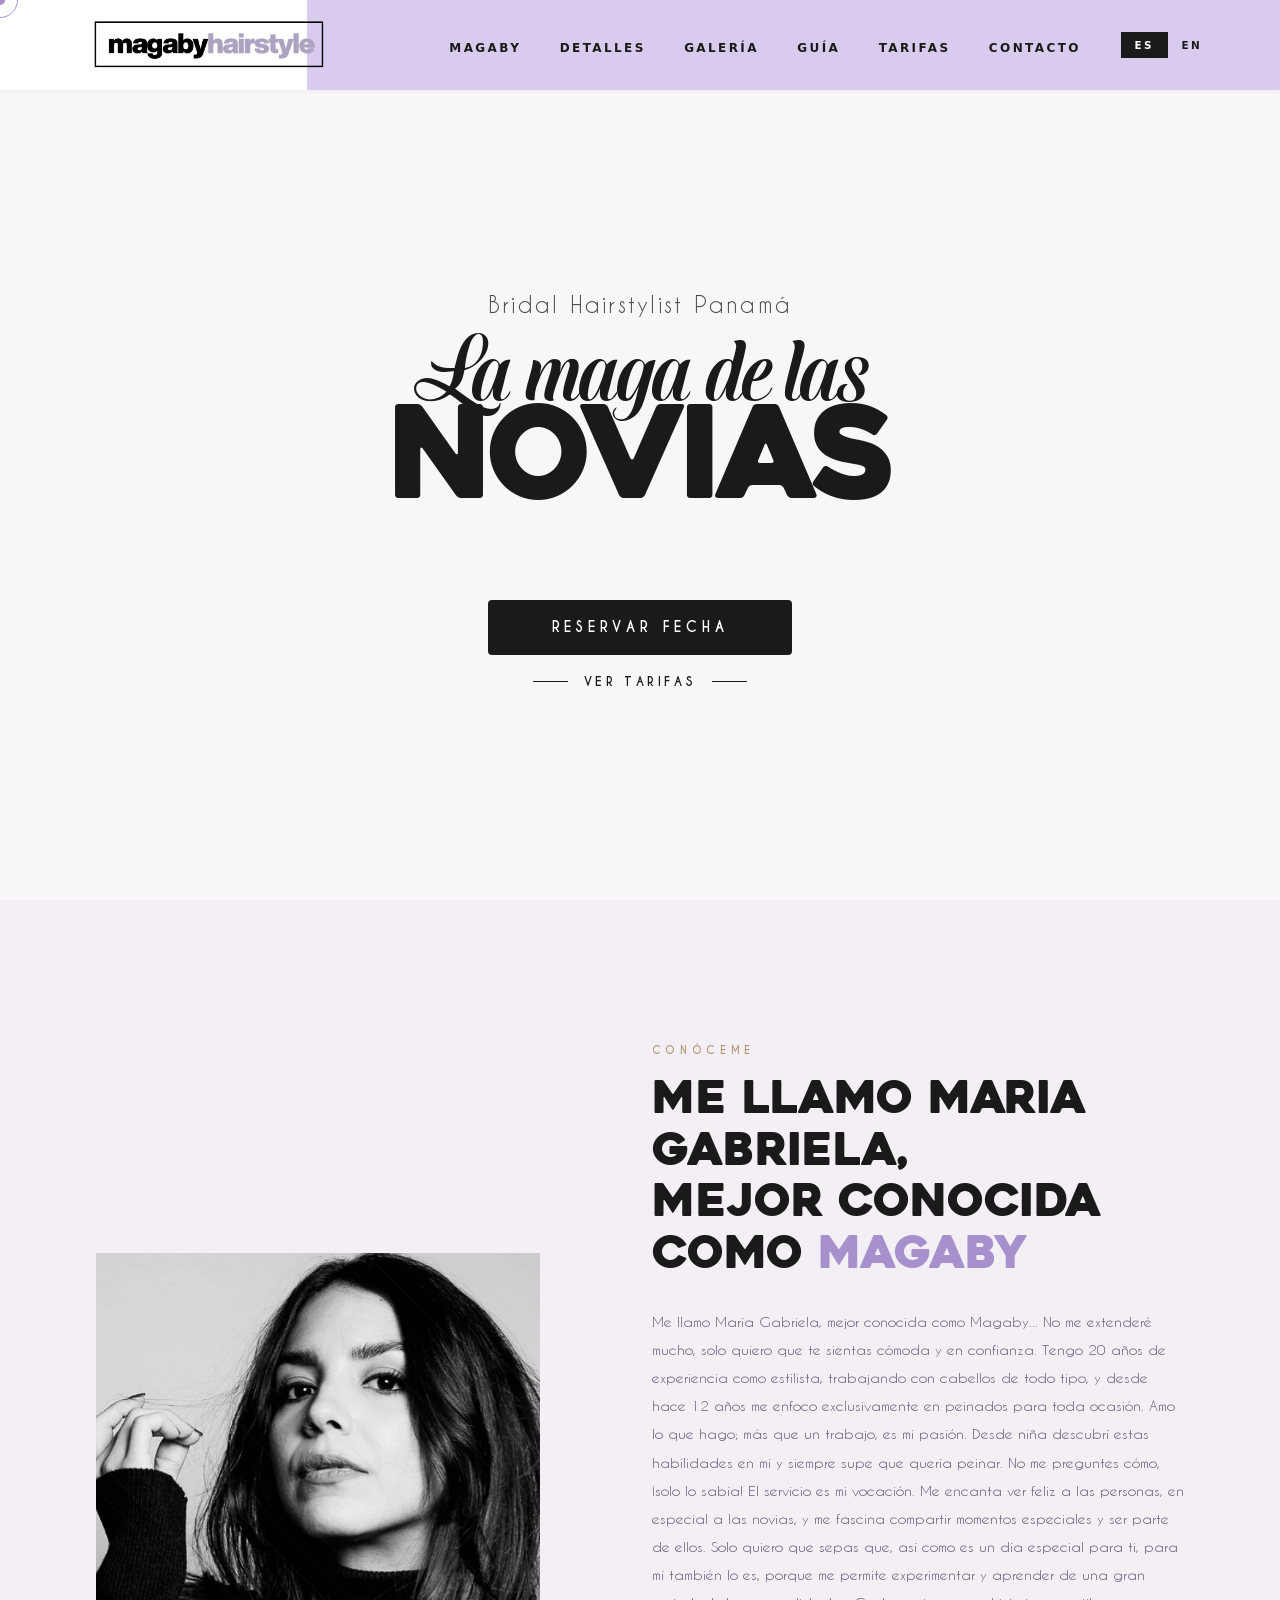
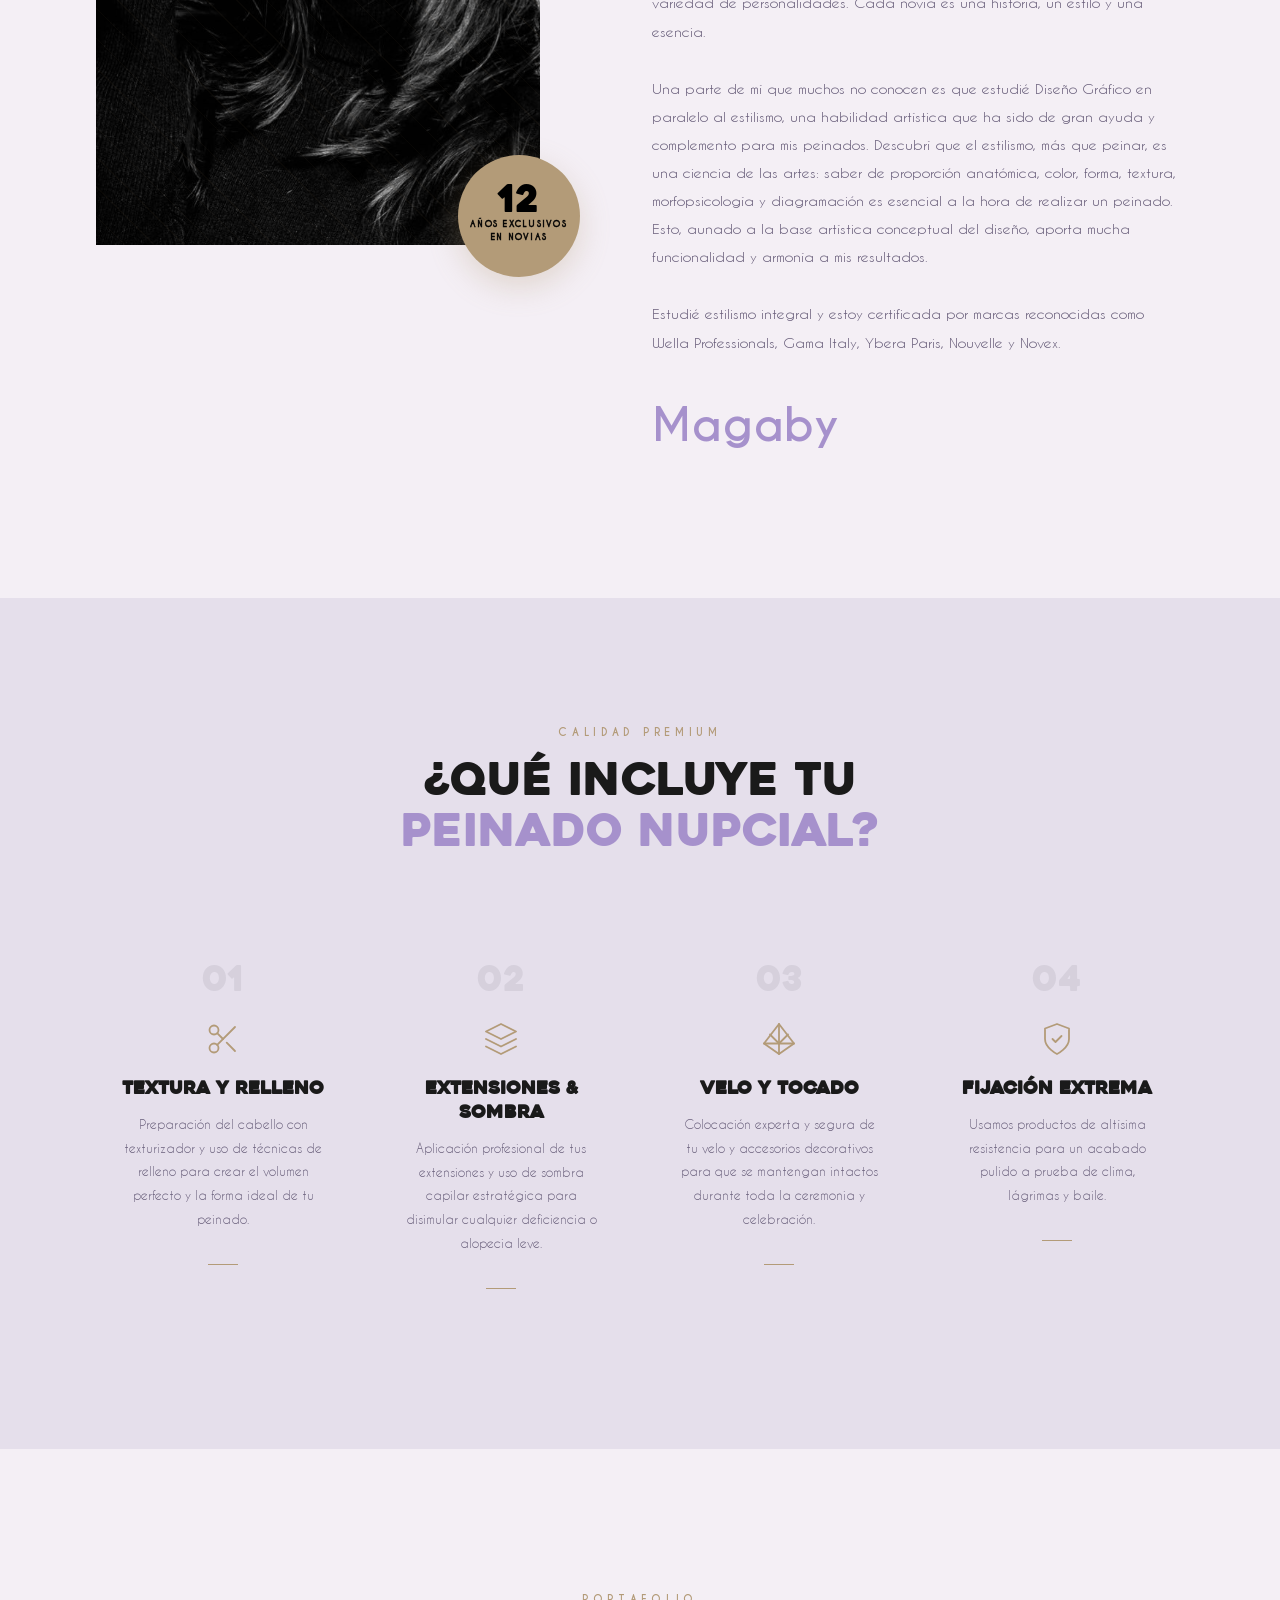
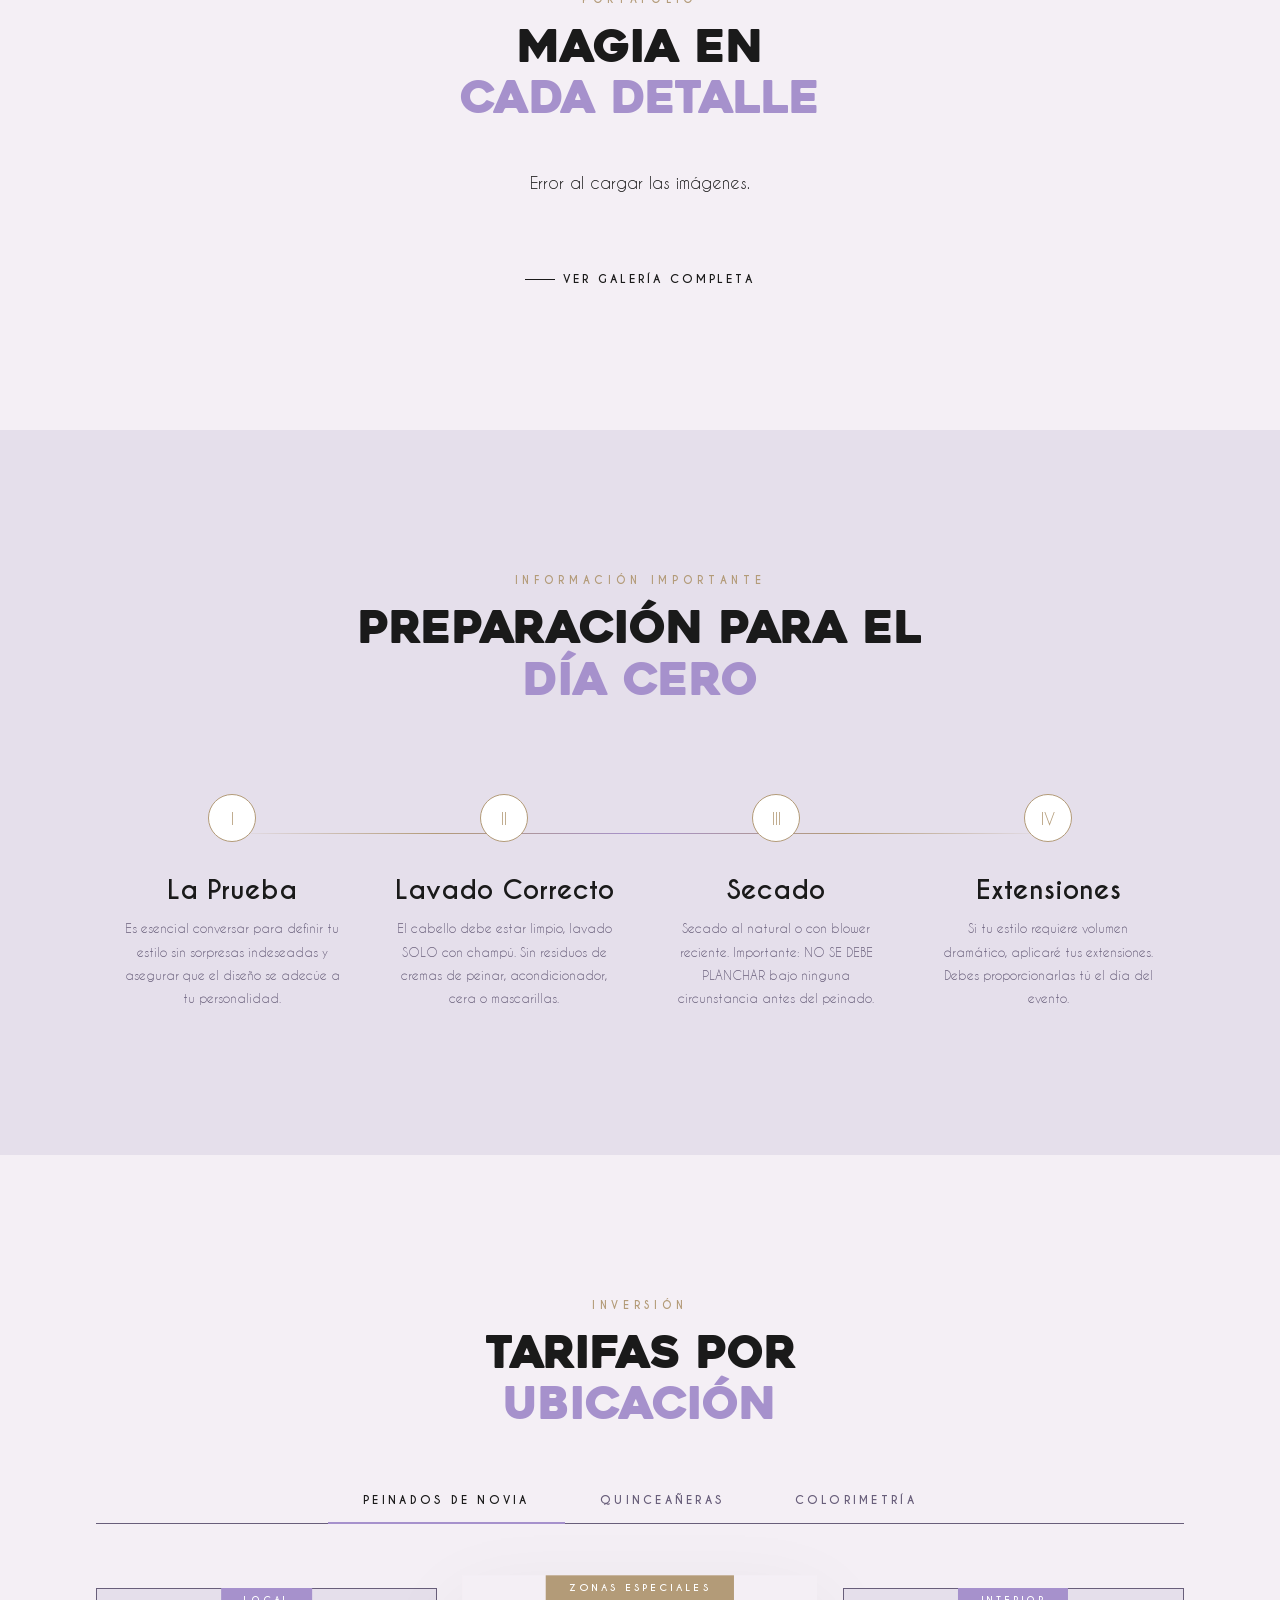
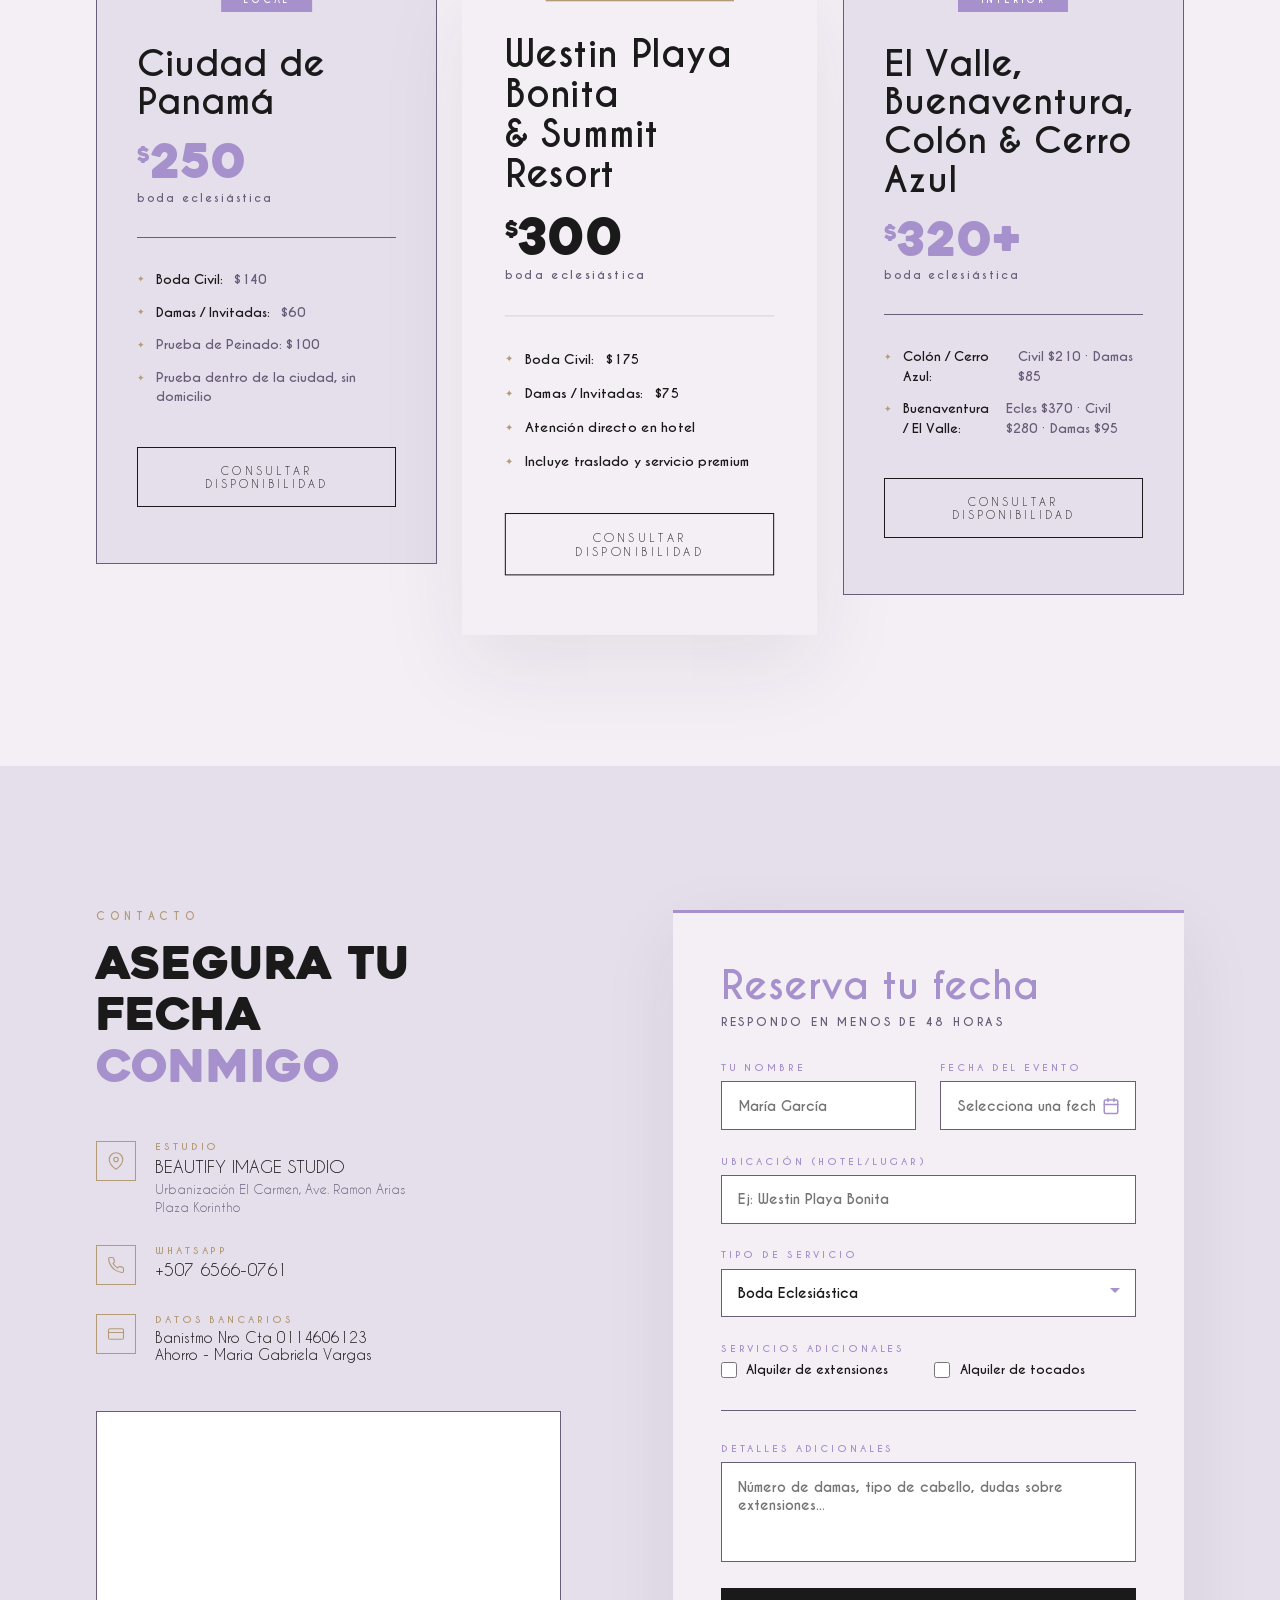
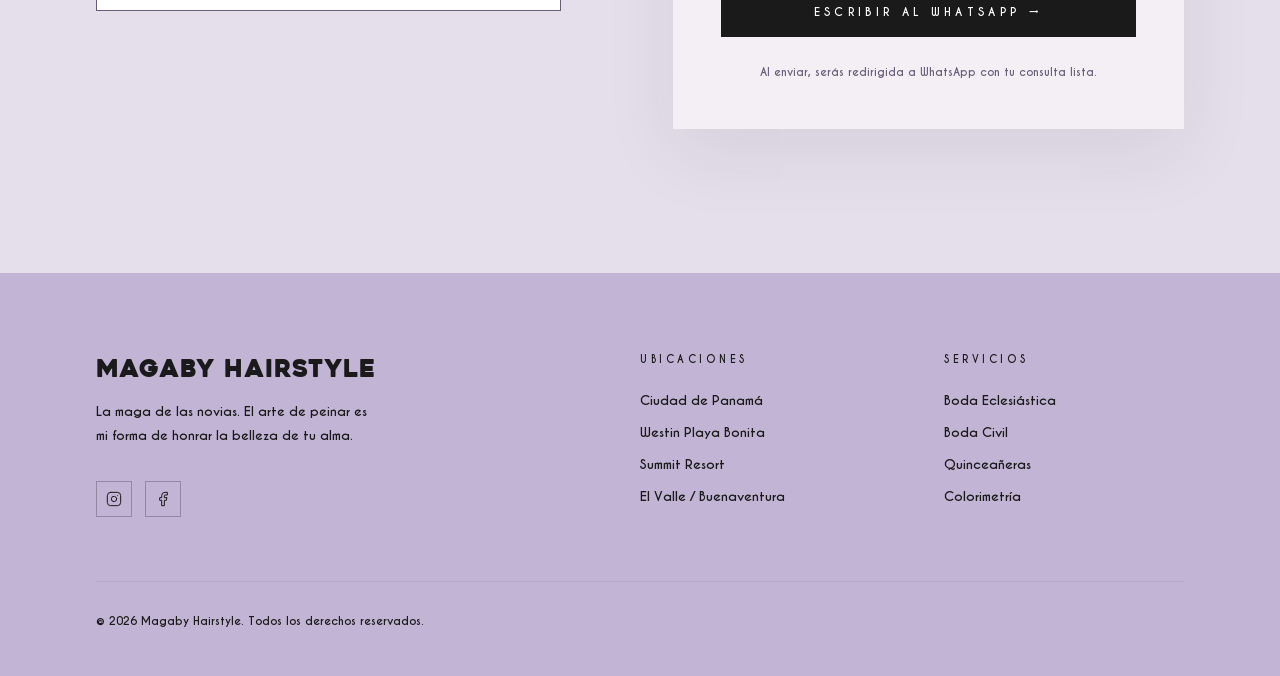
==== commit 8eb3e054: "asdasdasd" ====
--- a/index.html
+++ b/index.html
@@ -225,36 +225,7 @@
     </div>
 
     <div class="gallery-grid" id="galleryGrid">
-      <div class="gallery-item reveal" data-category="civil">
-        <img src="https://magabyhairstyle.com/images/novias/1.jpg" alt="Peinado novia para boda civil en Panamá" loading="lazy">
-        <div class="gallery-overlay"><svg viewBox="0 0 24 24" fill="none" stroke="currentColor" stroke-width="1.5"><circle cx="11" cy="11" r="8"></circle><line x1="21" y1="21" x2="16.65" y2="16.65"></line><line x1="11" y1="8" x2="11" y2="14"></line><line x1="8" y1="11" x2="14" y2="11"></line></svg></div>
-        <span class="gallery-cat-tag">Civil</span>
-      </div>
-      <div class="gallery-item reveal" data-category="civil">
-        <img src="https://magabyhairstyle.com/images/novias/17.jpg" alt="Getting Ready novia Panamá peinado elegante" loading="lazy">
-        <div class="gallery-overlay"><svg viewBox="0 0 24 24" fill="none" stroke="currentColor" stroke-width="1.5"><circle cx="11" cy="11" r="8"></circle><line x1="21" y1="21" x2="16.65" y2="16.65"></line><line x1="11" y1="8" x2="11" y2="14"></line><line x1="8" y1="11" x2="14" y2="11"></line></svg></div>
-        <span class="gallery-cat-tag">Civil</span>
-      </div>
-      <div class="gallery-item reveal" data-category="civil">
-        <img src="https://magabyhairstyle.com/images/novias/23.jpg" alt="Detalle de peinado recogido para boda civil" loading="lazy">
-        <div class="gallery-overlay"><svg viewBox="0 0 24 24" fill="none" stroke="currentColor" stroke-width="1.5"><circle cx="11" cy="11" r="8"></circle><line x1="21" y1="21" x2="16.65" y2="16.65"></line><line x1="11" y1="8" x2="11" y2="14"></line><line x1="8" y1="11" x2="14" y2="11"></line></svg></div>
-        <span class="gallery-cat-tag">Civil</span>
-      </div>
-      <div class="gallery-item reveal" data-category="eclesiastico">
-        <img src="https://magabyhairstyle.com/images/novias/14.jpg" alt="Peinado nupcial con velo para boda eclesiástica" loading="lazy">
-        <div class="gallery-overlay"><svg viewBox="0 0 24 24" fill="none" stroke="currentColor" stroke-width="1.5"><circle cx="11" cy="11" r="8"></circle><line x1="21" y1="21" x2="16.65" y2="16.65"></line><line x1="11" y1="8" x2="11" y2="14"></line><line x1="8" y1="11" x2="14" y2="11"></line></svg></div>
-        <span class="gallery-cat-tag">Eclesiástica</span>
-      </div>
-      <div class="gallery-item reveal" data-category="eclesiastico">
-        <img src="https://magabyhairstyle.com/images/novias/30.jpg" alt="Recogido clásico para boda por la iglesia" loading="lazy">
-        <div class="gallery-overlay"><svg viewBox="0 0 24 24" fill="none" stroke="currentColor" stroke-width="1.5"><circle cx="11" cy="11" r="8"></circle><line x1="21" y1="21" x2="16.65" y2="16.65"></line><line x1="11" y1="8" x2="11" y2="14"></line><line x1="8" y1="11" x2="14" y2="11"></line></svg></div>
-        <span class="gallery-cat-tag">Eclesiástica</span>
-      </div>
-      <div class="gallery-item reveal" data-category="hindu">
-        <img src="https://magabyhairstyle.com/images/novias/32.jpg" alt="Peinado de novia para boda hindú en Panamá" loading="lazy">
-        <div class="gallery-overlay"><svg viewBox="0 0 24 24" fill="none" stroke="currentColor" stroke-width="1.5"><circle cx="11" cy="11" r="8"></circle><line x1="21" y1="21" x2="16.65" y2="16.65"></line><line x1="11" y1="8" x2="11" y2="14"></line><line x1="8" y1="11" x2="14" y2="11"></line></svg></div>
-        <span class="gallery-cat-tag">Hindú</span>
-      </div>
+      <p style="grid-column: 1/-1; text-align: center; color: var(--muted); padding: 2rem;">Cargando portafolio...</p>
     </div>
 
     <div style="text-align:center;margin-top:4.5rem;" class="reveal">
